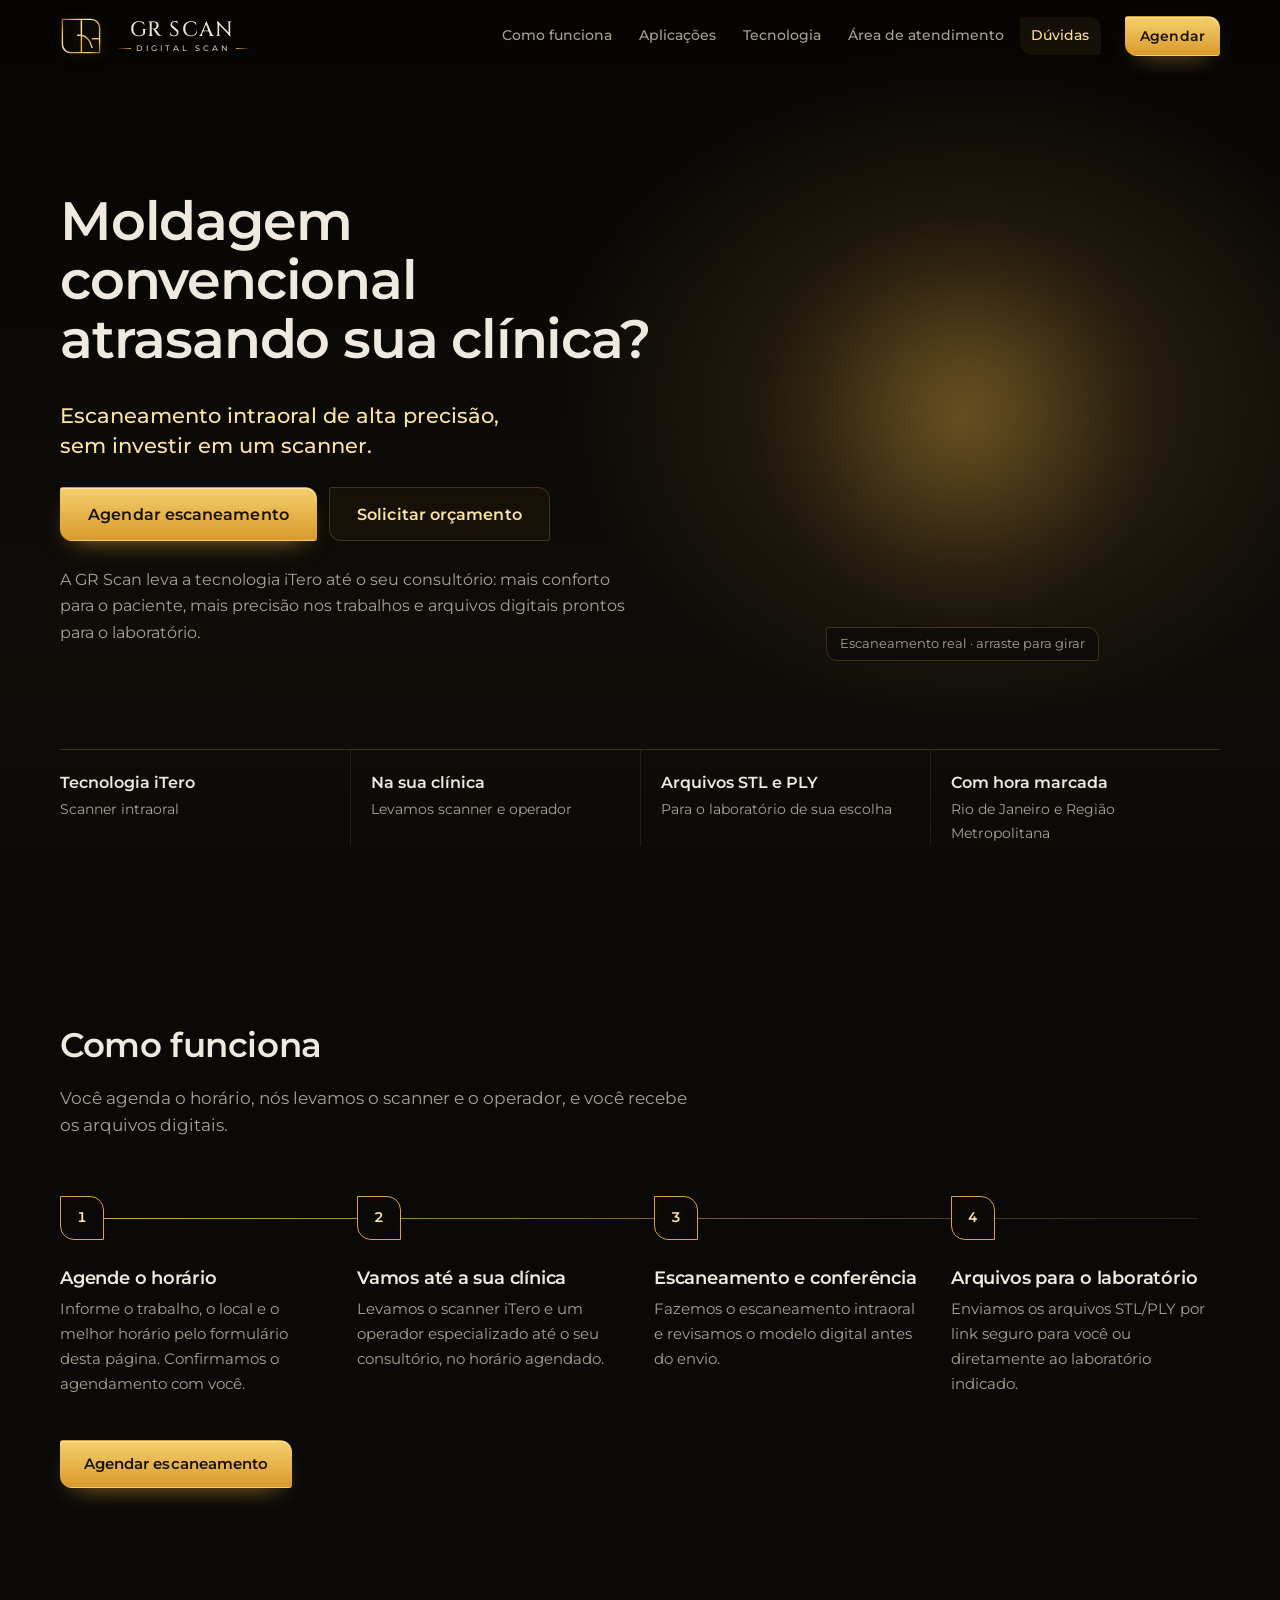
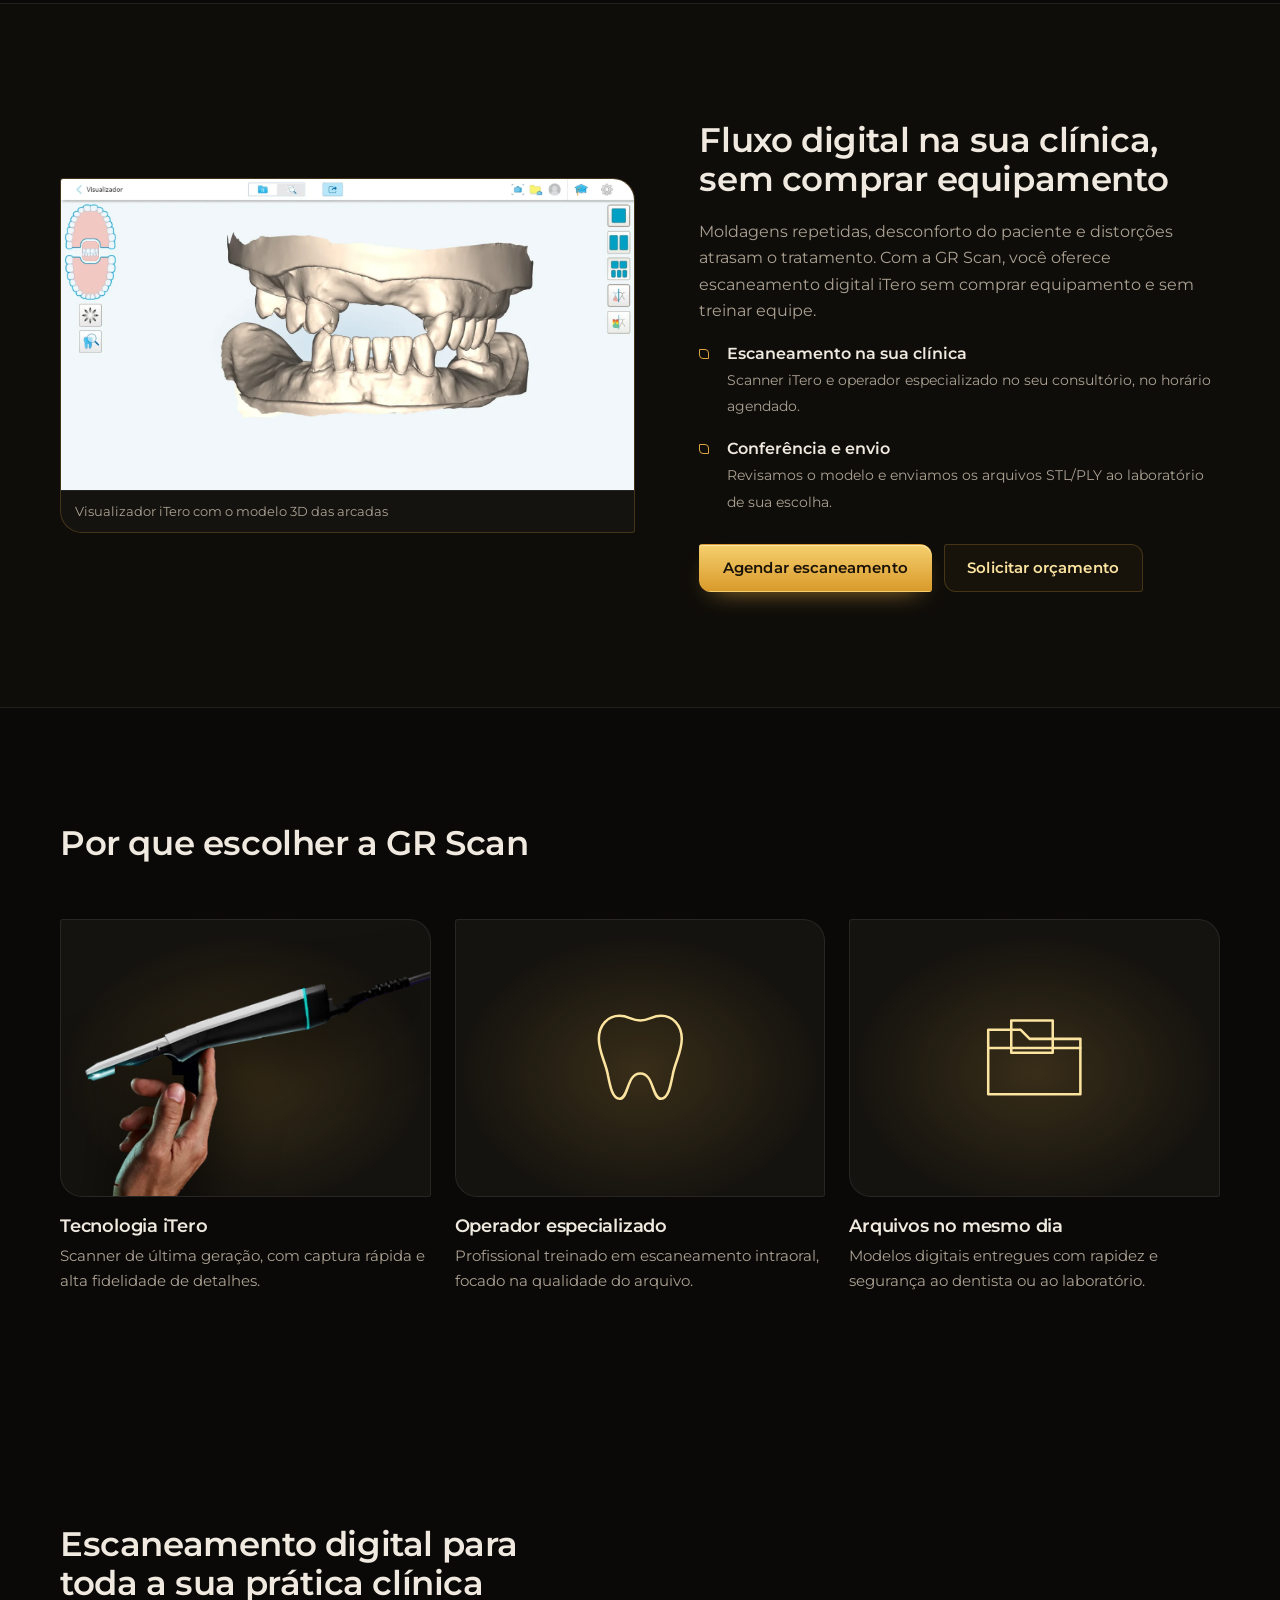
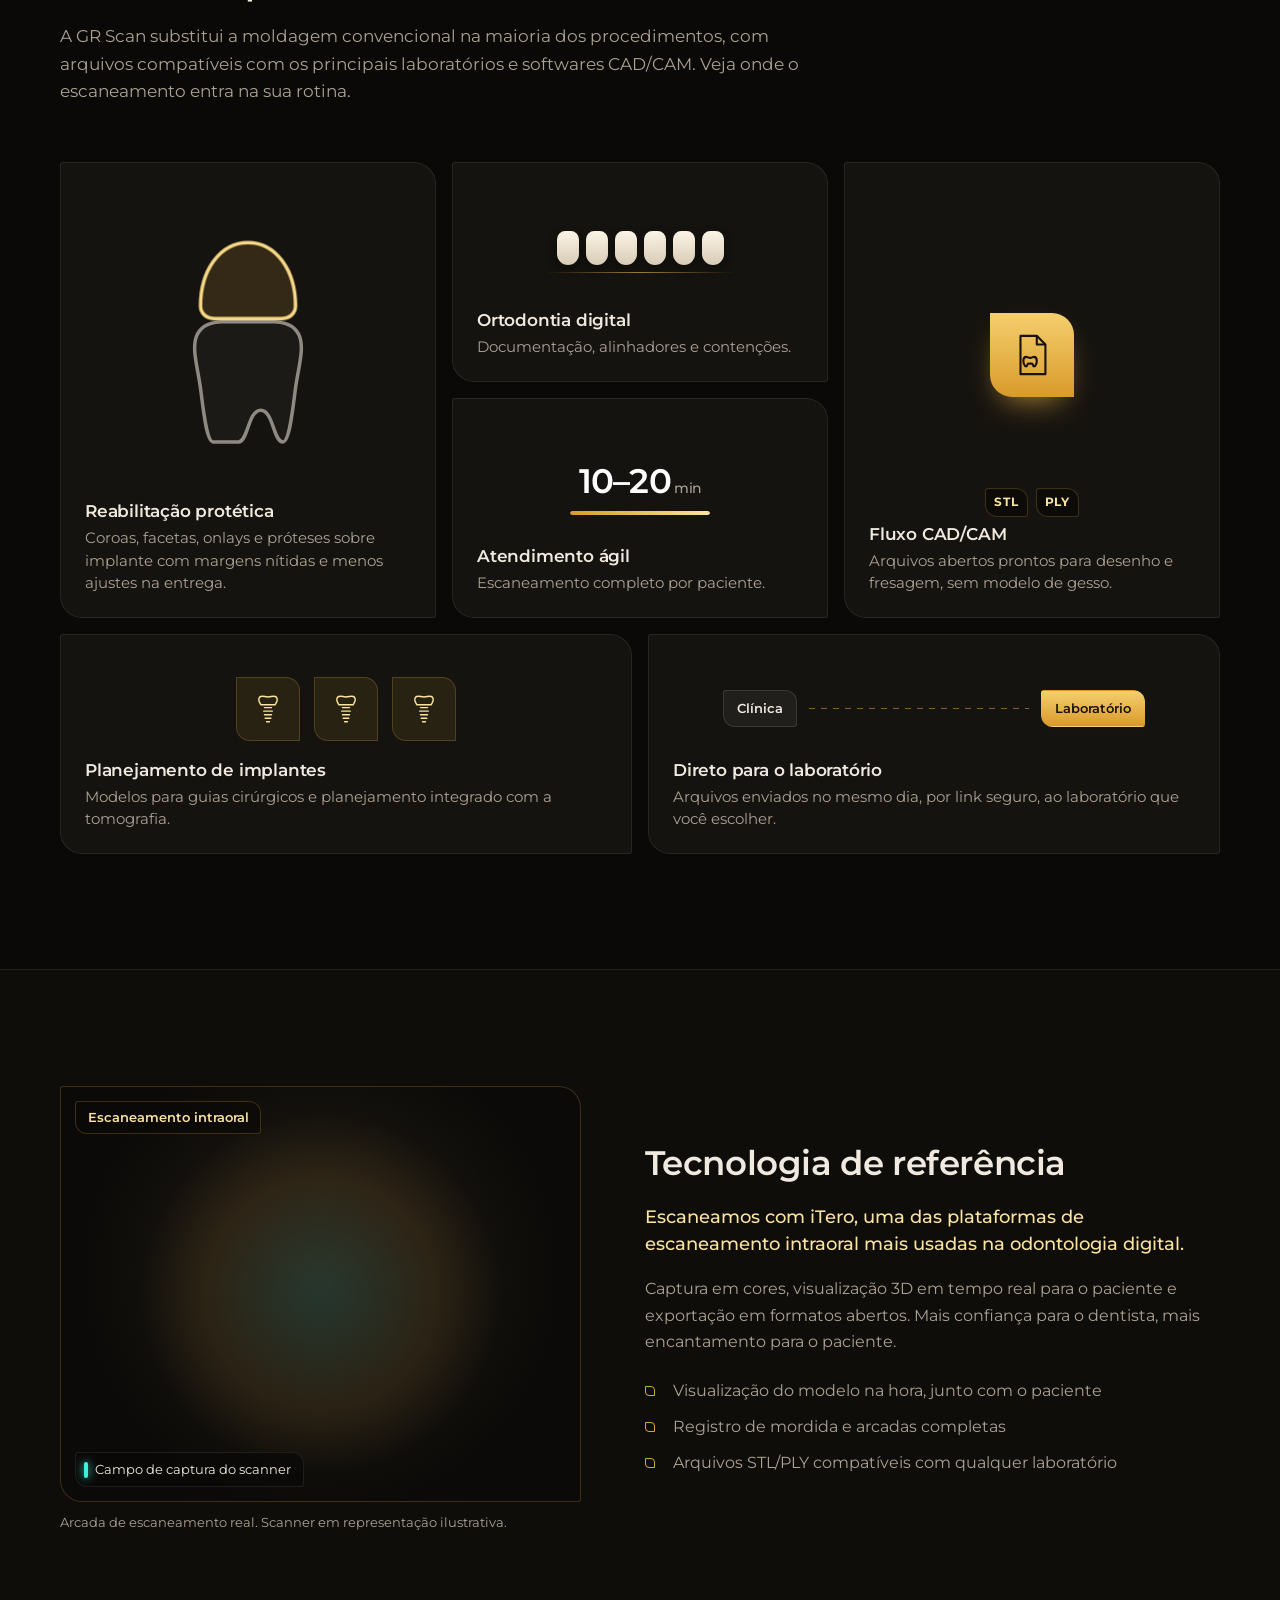
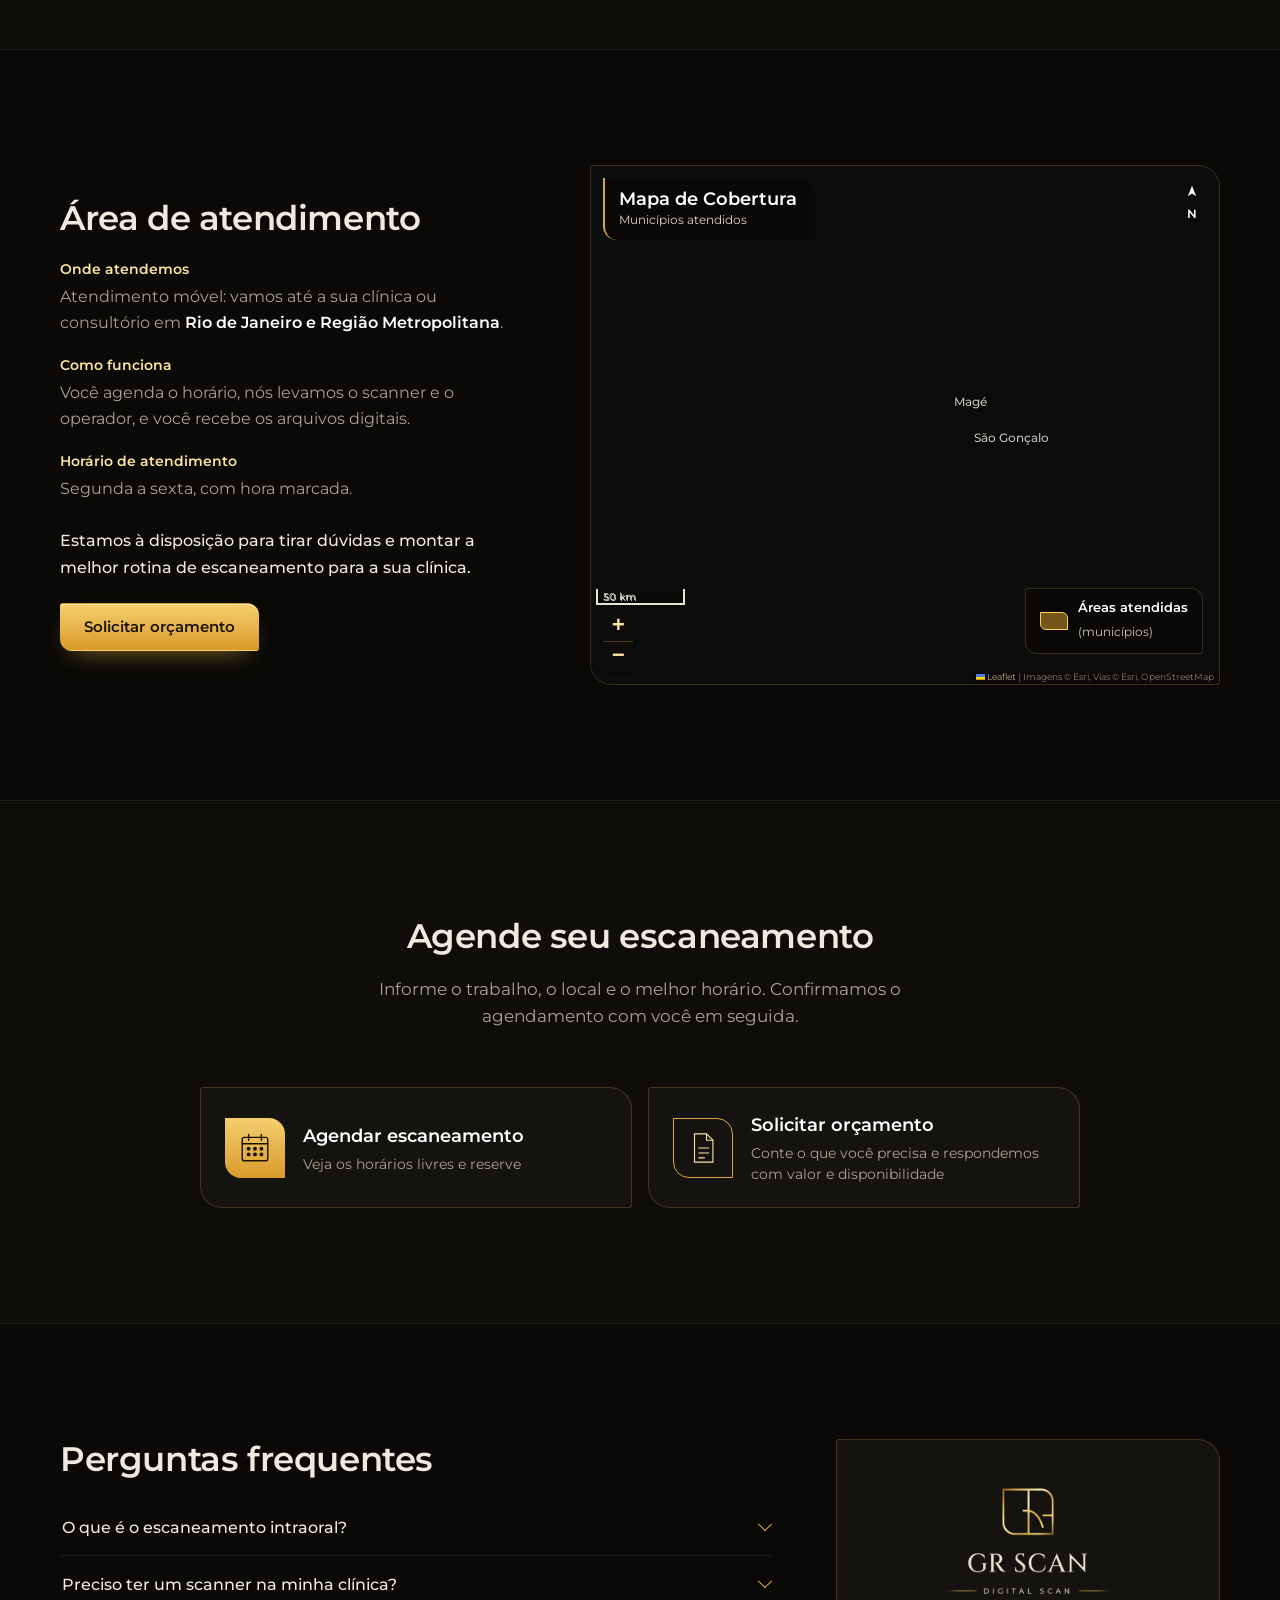
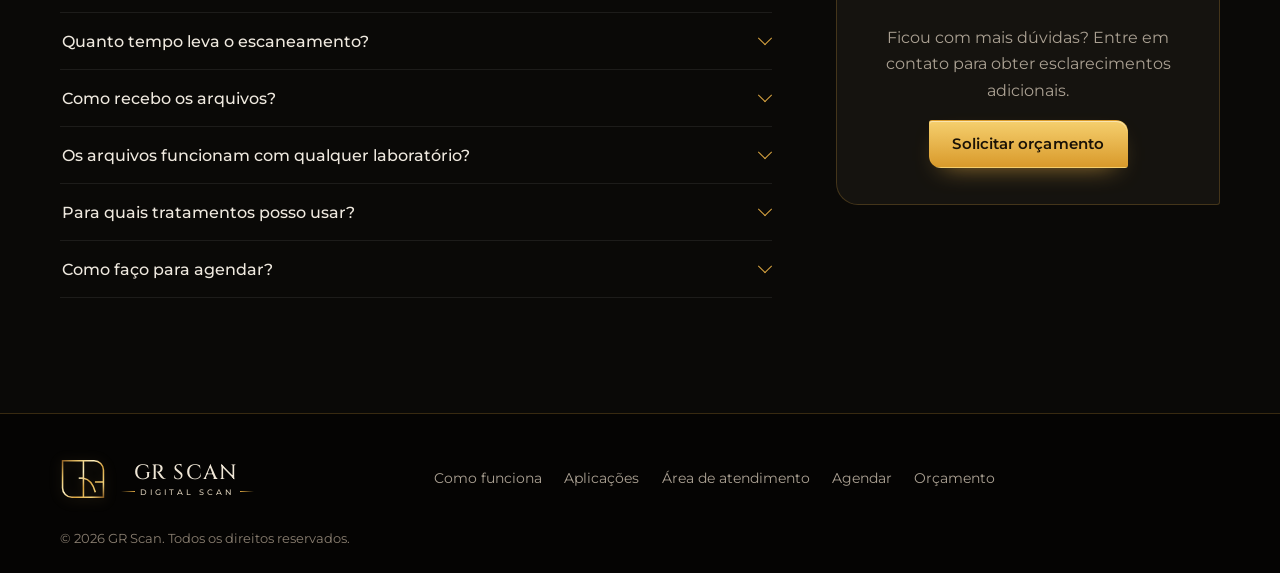
==== index.html @ 06faad47 "Replace the quote form with the automatic price quote Co-Authored-By: Claude Opus 5.5 <noreply@anthr" ====
<!doctype html>
<html lang="pt-BR" class="no-js">
<head>
  <meta charset="utf-8">
  <meta name="viewport" content="width=device-width, initial-scale=1">
  <title>GR Scan — Escaneamento intraoral iTero na sua clínica | Rio de Janeiro</title>
  <meta name="description" content="Escaneamento intraoral com tecnologia iTero, realizado na sua clínica ou consultório no Rio de Janeiro e Região Metropolitana. Arquivos STL/PLY para o laboratório. Agende online.">
  <link rel="canonical" href="https://grscan.implantstore.com.br/">
  <meta property="og:type" content="website">
  <meta property="og:locale" content="pt_BR">
  <meta property="og:site_name" content="GR Scan">
  <meta property="og:url" content="https://grscan.implantstore.com.br/">
  <meta property="og:title" content="GR Scan — Escaneamento intraoral iTero na sua clínica">
  <meta property="og:description" content="Leve o fluxo digital para a sua clínica sem investir em um scanner.">
  <meta property="og:image" content="https://grscan.implantstore.com.br/assets/logo-completa.png">
  <meta property="og:image:width" content="1560">
  <meta property="og:image:height" content="1119">
  <meta property="og:image:alt" content="Logotipo GR Scan — Digital Scan">
  <meta name="twitter:card" content="summary_large_image">
  <meta name="theme-color" content="#0a0907">
  <link rel="icon" href="assets/favicon.svg" type="image/svg+xml">
  <link rel="preconnect" href="https://fonts.googleapis.com">
  <link rel="preconnect" href="https://fonts.gstatic.com" crossorigin>
  <link href="https://fonts.googleapis.com/css2?family=Cinzel:wght@500&family=Montserrat:wght@400;500;600;700&display=swap" rel="stylesheet">
  <meta name="grscan-versao" content="2.0" data-data="2026-11-10" data-resumo="Linha de Precisão">
  <link rel="stylesheet" href="styles.css?v=2.0">
  <script type="importmap">{"imports":{"three":"https://cdn.jsdelivr.net/npm/three@0.160.0/build/three.module.js","three/addons/":"https://cdn.jsdelivr.net/npm/three@0.160.0/examples/jsm/"}}</script>
  <script>self.ModelViewerElement = self.ModelViewerElement || {}; self.ModelViewerElement.dracoDecoderLocation = new URL("assets/vendor/draco/", location.href).href;</script>
  <script type="module" src="https://cdn.jsdelivr.net/npm/@google/model-viewer@3.5.0/dist/model-viewer.min.js"></script>
  <script type="application/ld+json">
  {
    "@context": "https://schema.org",
    "@type": "ProfessionalService",
    "name": "GR Scan",
    "alternateName": "GR Scan Digital Scan",
    "url": "https://grscan.implantstore.com.br/",
    "logo": "https://grscan.implantstore.com.br/assets/logo-completa.png",
    "image": "https://grscan.implantstore.com.br/assets/logo-completa.png",
    "description": "Serviço de escaneamento intraoral com tecnologia iTero realizado na clínica ou consultório do dentista, com envio dos arquivos digitais STL/PLY ao laboratório.",
    "areaServed": { "@type": "AdministrativeArea", "name": "Rio de Janeiro e Região Metropolitana" },
    "serviceType": "Escaneamento intraoral digital"
  }
  </script>
  <script type="application/ld+json">{"@context": "https://schema.org", "@type": "FAQPage", "mainEntity": [{"@type": "Question", "name": "O que é o escaneamento intraoral?", "acceptedAnswer": {"@type": "Answer", "text": "É a moldagem digital feita com um scanner 3D que captura dentes e tecidos em minutos, sem massa e sem moldeira."}}, {"@type": "Question", "name": "Preciso ter um scanner na minha clínica?", "acceptedAnswer": {"@type": "Answer", "text": "Não. Levamos o scanner iTero e o operador até o seu consultório no horário agendado."}}, {"@type": "Question", "name": "Quanto tempo leva o escaneamento?", "acceptedAnswer": {"@type": "Answer", "text": "Em média de 10 a 20 minutos por paciente, conforme o caso (uma ou duas arcadas, registro de mordida etc.)."}}, {"@type": "Question", "name": "Como recebo os arquivos?", "acceptedAnswer": {"@type": "Answer", "text": "Enviamos os arquivos STL/PLY por link seguro para você ou diretamente ao laboratório indicado."}}, {"@type": "Question", "name": "Os arquivos funcionam com qualquer laboratório?", "acceptedAnswer": {"@type": "Answer", "text": "Sim. Os formatos abertos são compatíveis com os principais laboratórios e softwares CAD/CAM."}}, {"@type": "Question", "name": "Para quais tratamentos posso usar?", "acceptedAnswer": {"@type": "Answer", "text": "Próteses, coroas, facetas, implantes, alinhadores, documentação ortodôntica, placas e guias cirúrgicos, entre outros."}}, {"@type": "Question", "name": "Como faço para agendar?", "acceptedAnswer": {"@type": "Answer", "text": "Pela agenda online desta página ou pelo WhatsApp. A confirmação chega no seu e-mail."}}]}</script>
</head>
<body>
  <a class="skip" href="#conteudo">Pular para o conteúdo</a>

  <header class="header" id="topo">
    <div class="container header__inner">
      <a href="#topo" class="brand" aria-label="GR Scan — início">
        <img src="assets/logo.svg" alt="" width="42" height="38">
        <span class="brand__text"><span>GR SCAN</span><small>DIGITAL SCAN</small></span>
      </a>
      <nav class="nav" id="menu" aria-label="Seções do site">
        <ul class="nav__list">
          <li><a href="#como-funciona">Como funciona</a></li>
          <li><a href="#aplicacoes">Aplicações</a></li>
          <li><a href="#tecnologia">Tecnologia</a></li>
          <li><a href="#atendimento">Área de atendimento</a></li>
          <li><a href="#faq">Dúvidas</a></li>
        </ul>
        <div class="nav__cta">
          <a href="#agendar" class="btn btn--gold">Agendar escaneamento</a>
          <a href="#orcamento" data-open-quote class="btn btn--line">Solicitar orçamento</a>
        </div>
      </nav>
      <div class="header__actions">
        <a href="#" data-whatsapp data-fallback="hide" class="btn btn--line btn--sm header__wa"><svg class="i-wa" viewBox="0 0 32 32" aria-hidden="true"><path d="M16 3a13 13 0 0 0-11.2 19.6L3 29l6.6-1.7A13 13 0 1 0 16 3Zm0 23.7c-2 0-4-.6-5.7-1.6l-.4-.2-3.9 1 1-3.8-.3-.4A10.7 10.7 0 1 1 16 26.7Zm5.9-8c-.3-.2-1.9-1-2.2-1-.3-.1-.5-.2-.7.1l-1 1.2c-.2.2-.4.3-.7.1-.3-.2-1.4-.5-2.6-1.6-1-.9-1.6-1.9-1.8-2.2-.2-.3 0-.5.1-.7l.5-.6.3-.6v-.5l-1-2.4c-.3-.6-.5-.5-.7-.5h-.6c-.2 0-.6.1-.9.4-.3.3-1.1 1.1-1.1 2.7s1.2 3.2 1.3 3.4c.2.2 2.3 3.5 5.6 4.9 2.8 1.1 3.3.9 3.9.8.6 0 1.9-.8 2.2-1.6.3-.8.3-1.4.2-1.6l-.8-.3Z" fill="currentColor"/></svg> <span>WhatsApp</span></a>
        <a href="#agendar" class="btn btn--gold btn--sm">Agendar</a>
        <button type="button" class="nav-toggle" aria-expanded="false" aria-controls="menu" aria-label="Abrir menu">
          <span></span><span></span>
        </button>
      </div>
    </div>
  </header>

  <main id="conteudo" tabindex="-1">
    <!-- 1. HERO -->
    <section class="hero" aria-labelledby="hero-title">
      <div class="container hero__inner">
        <div class="hero__text">
          <h1 id="hero-title" class="fade-up">Moldagem convencional atrasando sua clínica?</h1>
          <p class="hero__sub fade-up">Escaneamento intraoral de alta precisão, sem investir em um scanner.</p>
          <div class="hero__cta fade-up">
            <a href="#agendar" class="btn btn--gold btn--lg">Agendar escaneamento</a>
            <a href="#orcamento" data-open-quote class="btn btn--line btn--lg">Solicitar orçamento</a>
          </div>
          <p class="hero__p fade-up">A GR Scan leva a tecnologia iTero até o seu consultório: mais conforto para o paciente, mais precisão nos trabalhos e arquivos digitais prontos para o laboratório.</p>
        </div>
        <div class="hero__visual">
          <div class="model3d-hero">
            <span class="halo" aria-hidden="true"></span>
            <model-viewer class="mv mv--hero" src="assets/arcada-hero.glb" poster="assets/arcadas-poster.png" alt="Modelo 3D real da arcada inferior obtido com escaneamento intraoral iTero"
              camera-orbit="0deg 58deg 100%" min-camera-orbit="auto 25deg auto" max-camera-orbit="auto 95deg auto"
              tone-mapping="neutral"
              auto-rotate auto-rotate-delay="0" rotation-per-second="18deg" camera-controls disable-zoom disable-pan interaction-prompt="none"
              exposure="0.85" shadow-intensity="0" environment-image="neutral" touch-action="pan-y"></model-viewer>
            <span class="beam" aria-hidden="true"></span>
            <span class="model-tag">Escaneamento real · arraste para girar</span>
          </div>
        </div>
      </div>
      <div class="container">
        <ul class="facts" aria-label="Resumo do serviço">
          <li><strong>Tecnologia iTero</strong><span>Scanner intraoral</span></li>
          <li><strong>Na sua clínica</strong><span>Levamos scanner e operador</span></li>
          <li><strong>Arquivos STL e PLY</strong><span>Para o laboratório de sua escolha</span></li>
          <li><strong>Com hora marcada</strong><span data-regiao>Rio de Janeiro e Região Metropolitana</span></li>
        </ul>
      </div>
    </section>

    <!-- 2. COMO FUNCIONA (padrão "How It Works Timeline" do 21st.dev, adaptado) -->
    <section class="section" id="como-funciona" aria-labelledby="como-funciona-title">
      <div class="container">
        <div class="section-head reveal">
          <h2 id="como-funciona-title">Como funciona</h2>
          <p>Você agenda o horário, nós levamos o scanner e o operador, e você recebe os arquivos digitais.</p>
        </div>
        <ol class="steps reveal">
          <li class="step">
            <h3>Agende o horário</h3>
            <p>Informe o trabalho, o local e o melhor horário pelo formulário desta página. Confirmamos o agendamento com você.</p>
          </li>
          <li class="step">
            <h3>Vamos até a sua clínica</h3>
            <p>Levamos o scanner iTero e um operador especializado até o seu consultório, no horário agendado.</p>
          </li>
          <li class="step">
            <h3>Escaneamento e conferência</h3>
            <p>Fazemos o escaneamento intraoral e revisamos o modelo digital antes do envio.</p>
          </li>
          <li class="step">
            <h3>Arquivos para o laboratório</h3>
            <p>Enviamos os arquivos STL/PLY por link seguro para você ou diretamente ao laboratório indicado.</p>
          </li>
        </ol>
        <div class="steps__cta reveal">
          <a href="#agendar" class="btn btn--gold">Agendar escaneamento</a>
        </div>
      </div>
    </section>

    <!-- 3. PARA A SUA CLÍNICA (antes "Como atuamos") -->
    <section class="section section--panel split" id="como-atuamos" aria-labelledby="como-atuamos-title">
      <div class="container split__inner">
        <div class="split__media reveal">
          <figure class="frame frame--screen">
            <img src="assets/itero-visualizador.webp" width="1600" height="868" loading="lazy" decoding="async"
              alt="Tela do visualizador iTero mostrando o modelo 3D das arcadas de um escaneamento intraoral">
            <figcaption>Visualizador iTero com o modelo 3D das arcadas</figcaption>
          </figure>
        </div>
        <div class="split__text reveal">
          <h2 id="como-atuamos-title">Fluxo digital na sua clínica, sem comprar equipamento</h2>
          <p>Moldagens repetidas, desconforto do paciente e distorções atrasam o tratamento. Com a GR Scan, você oferece escaneamento digital iTero sem comprar equipamento e sem treinar equipe.</p>
          <ul class="ticks">
            <li><strong>Escaneamento na sua clínica</strong><span>Scanner iTero e operador especializado no seu consultório, no horário agendado.</span></li>
            <li><strong>Conferência e envio</strong><span>Revisamos o modelo e enviamos os arquivos STL/PLY ao laboratório de sua escolha.</span></li>
          </ul>
          <div class="btn-row">
            <a href="#agendar" class="btn btn--gold">Agendar escaneamento</a>
            <a href="#orcamento" data-open-quote class="btn btn--line">Solicitar orçamento</a>
          </div>
        </div>
      </div>
    </section>

    <!-- 4. POR QUE ESCOLHER -->
    <section class="section" id="por-que" aria-labelledby="por-que-title">
      <div class="container">
        <div class="section-head reveal">
          <h2 id="por-que-title">Por que escolher a GR Scan</h2>
        </div>
        <div class="cards3">
          <article class="pcard reveal">
            <div class="pcard__img pcard__img--photo"><img src="assets/scanner-mao.webp" alt="Mão segurando um scanner intraoral iTero" width="870" height="593" loading="lazy" decoding="async"></div>
            <h3>Tecnologia iTero</h3>
            <p>Scanner de última geração, com captura rápida e alta fidelidade de detalhes.</p>
          </article>
          <article class="pcard reveal">
            <div class="pcard__img" aria-hidden="true"><svg class="ico ico--tooth" viewBox="0 0 48 48"><path class="draw" d="M15 6c-5 0-9 4-9 10 0 6 3 10 4 16 1 5 2 10 5 10 4 0 3-11 9-11s5 11 9 11c3 0 4-5 5-10 1-6 4-10 4-16 0-6-4-10-9-10-4 0-5 2-9 2s-5-2-9-2Z"/></svg></div>
            <h3>Operador especializado</h3>
            <p>Profissional treinado em escaneamento intraoral, focado na qualidade do arquivo.</p>
          </article>
          <article class="pcard reveal">
            <div class="pcard__img" aria-hidden="true"><svg class="ico ico--folder" viewBox="0 0 48 48"><path class="draw" d="M4 12h14l4 4h22v24H4Z"/><path class="draw" d="M14 8h18v14H14Z"/><path class="draw" d="M4 20h40"/></svg></div>
            <h3>Arquivos no mesmo dia</h3>
            <p>Modelos digitais entregues com rapidez e segurança ao dentista ou ao laboratório.</p>
          </article>
        </div>
      </div>
    </section>

    <!-- 5. APLICAÇÕES -->
    <section class="section" id="aplicacoes" aria-labelledby="aplicacoes-title">
      <div class="container">
        <div class="section-head section-head--wide reveal">
          <h2 id="aplicacoes-title">Escaneamento digital para toda a sua prática clínica</h2>
          <p>A GR Scan substitui a moldagem convencional na maioria dos procedimentos, com arquivos compatíveis com os principais laboratórios e softwares CAD/CAM. Veja onde o escaneamento entra na sua rotina.</p>
        </div>
        <div class="bento">
          <!-- 1. Reabilitação protética (alto) -->
          <article class="bento__tile bento__tile--tall reveal" data-spotlight>
            <div class="bento__vis vis-crown" aria-hidden="true">
              <svg viewBox="0 0 120 140">
                <path class="vc-prep" d="M38 132c-4 0-6-18-8-34-2-14-6-26-2-34 3-6 10-8 16-8h32c6 0 13 2 16 8 4 8 0 20-2 34-2 16-4 34-8 34-6 0-6-20-14-20s-8 20-14 20-6 0-16 0Z"/>
                <path class="vc-crown" d="M30 46c0-22 12-40 30-40s30 18 30 40c0 5-4 8-9 8H39c-5 0-9-3-9-8Z"/>
                <path class="vc-scan" d="M18 66h84"/>
              </svg>
            </div>
            <div class="bento__txt">
              <h3>Reabilitação protética</h3>
              <p>Coroas, facetas, onlays e próteses sobre implante com margens nítidas e menos ajustes na entrega.</p>
            </div>
          </article>

          <!-- 2. Ortodontia digital -->
          <article class="bento__tile reveal" data-spotlight>
            <div class="bento__vis vis-align" aria-hidden="true">
              <span></span><span></span><span></span><span></span><span></span><span></span>
            </div>
            <div class="bento__txt">
              <h3>Ortodontia digital</h3>
              <p>Documentação, alinhadores e contenções.</p>
            </div>
          </article>

          <!-- 3. Fluxo CAD/CAM (alto) -->
          <article class="bento__tile bento__tile--tall reveal" data-spotlight>
            <div class="bento__vis vis-file" aria-hidden="true">
              <i></i><i></i><i></i><i></i>
              <div class="vf-doc">
                <svg viewBox="0 0 48 48"><path d="M12 4h17l9 9v31H12Z"/><path d="M29 4v9h9"/><path d="M18 26c-2 0-3 2-3 4 0 2 1 6 3 6 1 0 1-3 2-3h4c1 0 1 3 2 3 2 0 3-4 3-6 0-2-1-4-3-4-1.5 0-2 1-4 1s-2.5-1-4-1Z"/></svg>
              </div>
              <div class="vf-tags"><b>STL</b><b>PLY</b></div>
            </div>
            <div class="bento__txt">
              <h3>Fluxo CAD/CAM</h3>
              <p>Arquivos abertos prontos para desenho e fresagem, sem modelo de gesso.</p>
            </div>
          </article>

          <!-- 4. Agilidade -->
          <article class="bento__tile reveal" data-spotlight>
            <div class="bento__vis vis-speed" aria-hidden="true">
              <div class="vs-num"><span class="vs-skel"></span><b>10–20<small> min</small></b></div>
              <div class="vs-bar"><i></i></div>
            </div>
            <div class="bento__txt">
              <h3>Atendimento ágil</h3>
              <p>Escaneamento completo por paciente.</p>
            </div>
          </article>

          <!-- 5. Implantes (largo) -->
          <article class="bento__tile bento__tile--wide reveal" data-spotlight>
            <div class="bento__vis vis-implants" aria-hidden="true">
              <span><svg viewBox="0 0 48 48"><path d="M16 6c-3 0-5 2-5 5 0 3 2 5 3 7h20c1-2 3-4 3-7 0-3-2-5-5-5-3 0-4 1-8 1s-5-1-8-1Z"/><path d="M19 22h10M18 27h12M19 32h10M20 37h8M22 42h4"/></svg></span>
              <span><svg viewBox="0 0 48 48"><path d="M16 6c-3 0-5 2-5 5 0 3 2 5 3 7h20c1-2 3-4 3-7 0-3-2-5-5-5-3 0-4 1-8 1s-5-1-8-1Z"/><path d="M19 22h10M18 27h12M19 32h10M20 37h8M22 42h4"/></svg></span>
              <span><svg viewBox="0 0 48 48"><path d="M16 6c-3 0-5 2-5 5 0 3 2 5 3 7h20c1-2 3-4 3-7 0-3-2-5-5-5-3 0-4 1-8 1s-5-1-8-1Z"/><path d="M19 22h10M18 27h12M19 32h10M20 37h8M22 42h4"/></svg></span>
            </div>
            <div class="bento__txt">
              <h3>Planejamento de implantes</h3>
              <p>Modelos para guias cirúrgicos e planejamento integrado com a tomografia.</p>
            </div>
          </article>

          <!-- 6. Envio ao laboratório (largo) -->
          <article class="bento__tile bento__tile--wide reveal" data-spotlight>
            <div class="bento__vis vis-send" aria-hidden="true">
              <span class="vsd-node">Clínica</span>
              <span class="vsd-line"><i></i><i></i><i></i></span>
              <span class="vsd-node vsd-node--lab">Laboratório</span>
            </div>
            <div class="bento__txt">
              <h3>Direto para o laboratório</h3>
              <p>Arquivos enviados no mesmo dia, por link seguro, ao laboratório que você escolher.</p>
            </div>
          </article>
        </div>
      </div>
    </section>

    <!-- 6. TECNOLOGIA -->
    <section class="section section--panel" id="tecnologia" aria-labelledby="tecnologia-title">
      <div class="container tech">
        <div class="tech__img reveal">
          <div class="tech__screen scanscene" id="scanscene">
            <span class="tech__glow" aria-hidden="true"></span>
            <span class="tech__badge">Escaneamento intraoral</span>
            <span class="scanscene__legend"><i></i>Campo de captura do scanner</span>
            <span class="tech__pct">Arraste para girar</span>
          </div>
          <p class="tech__note">Arcada de escaneamento real. Scanner em representação ilustrativa.</p>
        </div>
        <div class="tech__text reveal">
          <h2 id="tecnologia-title">Tecnologia de referência</h2>
          <p class="lead">Escaneamos com iTero, uma das plataformas de escaneamento intraoral mais usadas na odontologia digital.</p>
          <p>Captura em cores, visualização 3D em tempo real para o paciente e exportação em formatos abertos. Mais confiança para o dentista, mais encantamento para o paciente.</p>
          <ul class="ticks ticks--compact">
            <li>Visualização do modelo na hora, junto com o paciente</li>
            <li>Registro de mordida e arcadas completas</li>
            <li>Arquivos STL/PLY compatíveis com qualquer laboratório</li>
          </ul>
        </div>
      </div>
    </section>

    <!-- 7. ÁREA DE ATENDIMENTO -->
    <section class="section" id="atendimento" aria-labelledby="atendimento-title">
      <div class="container office">
        <div class="office__text reveal">
          <h2 id="atendimento-title">Área de atendimento</h2>
          <dl class="info">
            <div><dt>Onde atendemos</dt><dd>Atendimento móvel: vamos até a sua clínica ou consultório em <strong data-regiao>sua região</strong>.</dd></div>
            <div><dt>Como funciona</dt><dd>Você agenda o horário, nós levamos o scanner e o operador, e você recebe os arquivos digitais.</dd></div>
            <div><dt>Horário de atendimento</dt><dd data-horario>Segunda a sexta, com hora marcada.</dd></div>
          </dl>
          <p class="info__strong">Estamos à disposição para tirar dúvidas e montar a melhor rotina de escaneamento para a sua clínica.</p>
          <a href="#" data-whatsapp data-fallback-label="Solicitar orçamento" class="btn btn--gold">Entrar em contato</a>
        </div>
        <div class="map reveal" id="mapa">
          <div class="map__placeholder" aria-hidden="true">
            <svg viewBox="0 0 48 48" class="ico ico--pin"><path class="draw" d="M24 44s14-13 14-24a14 14 0 0 0-28 0c0 11 14 24 14 24Z"/><circle class="draw" cx="24" cy="20" r="5"/></svg>
          </div>
        </div>
      </div>
    </section>

    <!-- 8. AGENDAMENTO E ORÇAMENTO -->
    <section class="section section--panel section--cta" id="agendar" aria-labelledby="agendar-title">
      <div class="container">
        <div class="section-head section-head--center reveal">
          <h2 id="agendar-title">Agende seu escaneamento</h2>
          <p>Informe o trabalho, o local e o melhor horário. Confirmamos o agendamento com você em seguida.</p>
        </div>

        <div class="launchers reveal">
          <button type="button" class="bk-launch" data-open-booking aria-haspopup="dialog" aria-controls="bk-modal">
            <span class="bk-launch__ico"><svg class="ico ico--cal" viewBox="0 0 48 48" aria-hidden="true"><rect class="draw" x="6" y="9" width="36" height="33" rx="3"/><path class="draw" d="M6 18h36M15 5v8M33 5v8"/><g class="cal-dots" fill="currentColor"><circle cx="15" cy="25" r="1.8"/><circle cx="24" cy="25" r="1.8"/><circle cx="33" cy="25" r="1.8"/><circle cx="15" cy="33" r="1.8"/><circle cx="24" cy="33" r="1.8"/><circle cx="33" cy="33" r="1.8"/></g></svg></span>
            <span class="bk-launch__txt"><strong>Agendar escaneamento</strong><small>Veja os horários livres e reserve</small></span>
          </button>
          <button type="button" class="bk-launch bk-launch--alt" data-open-quote aria-haspopup="dialog" aria-controls="qt-modal">
            <span class="bk-launch__ico"><svg class="ico" viewBox="0 0 48 48" aria-hidden="true"><path class="draw" d="M12 4h17l9 9v31H12Z"/><path class="draw" d="M29 4v9h9M18 24h14M18 31h14M18 38h8"/></svg></span>
            <span class="bk-launch__txt"><strong>Solicitar orçamento</strong><small>Conte o que você precisa e respondemos com valor e disponibilidade</small></span>
          </button>
        </div>

        <dialog class="bk-modal" id="bk-modal" aria-labelledby="bk-title">
          <div class="bk-modal__box">
            <header class="bk-modal__head">
              <div>
                <h2 id="bk-title">Agendar escaneamento</h2>
                <p>Preencha os dados e confirmamos o horário com você.</p>
              </div>
              <button type="button" class="bk-modal__close" data-close-booking aria-label="Fechar formulário">
                <svg viewBox="0 0 24 24"><path d="M6 6l12 12M18 6L6 18"/></svg>
              </button>
            </header>
            <div class="bk-gcal" id="bk-gcal" hidden>
              <p class="bk-gcal__tip"><i></i><span>Ao confirmar, informe no formulário do Google o <strong>endereço da clínica</strong> e o <strong>tipo de trabalho</strong>.</span></p>
              <div class="bk-gcal__frame"><p class="bk-gcal__loading">Carregando horários disponíveis…</p></div>
              <p class="bk-gcal__alt">Prefere abrir em outra aba? <a id="bk-gcal-link" href="#" target="_blank" rel="noopener">Abrir a agenda de reservas</a></p>
            </div>
            <form class="bk" id="bk" novalidate>
              <!-- 1. Trabalho -->
              <fieldset class="bk__step">
                <legend><span class="bk__n">1</span> Trabalho</legend>
                <p class="bk__hint" id="bk-trabalho-lbl">Qual o tipo de trabalho?</p>
                <div class="chips" role="radiogroup" aria-labelledby="bk-trabalho-lbl">
                  <label class="chip"><input type="radio" name="trabalho" value="Prótese / coroa / faceta" required><span>Prótese, coroa ou faceta</span></label>
                  <label class="chip"><input type="radio" name="trabalho" value="Prótese sobre implante"><span>Prótese sobre implante</span></label>
                  <label class="chip"><input type="radio" name="trabalho" value="Ortodontia / alinhadores"><span>Ortodontia / alinhadores</span></label>
                  <label class="chip"><input type="radio" name="trabalho" value="Placa / contenção"><span>Placa ou contenção</span></label>
                  <label class="chip"><input type="radio" name="trabalho" value="Guia cirúrgico / planejamento"><span>Guia cirúrgico / planejamento</span></label>
                  <label class="chip"><input type="radio" name="trabalho" value="Documentação / modelo de estudo"><span>Documentação / estudo</span></label>
                  <label class="chip"><input type="radio" name="trabalho" value="Outro"><span>Outro</span></label>
                </div>
                <div class="bk__row">
                  <label class="field"><span>Arcadas</span>
                    <select name="arcadas" required>
                      <option value="Ambas (superior e inferior)">Ambas (superior e inferior)</option>
                      <option value="Superior">Superior</option>
                      <option value="Inferior">Inferior</option>
                    </select>
                  </label>
                  <label class="field"><span>Nº de pacientes</span>
                    <input type="number" name="pacientes" min="1" max="20" value="1" required>
                  </label>
                  <label class="field"><span>Laboratório de destino <em>(opcional)</em></span>
                    <input type="text" name="laboratorio" maxlength="120" placeholder="Nome do laboratório">
                  </label>
                </div>
              </fieldset>

              <!-- 2. Local -->
              <fieldset class="bk__step">
                <legend><span class="bk__n">2</span> Local do atendimento</legend>
                <div class="bk__row">
                  <label class="field field--wide"><span>Clínica / consultório</span>
                    <input type="text" name="clinica" maxlength="120" required placeholder="Nome da clínica">
                  </label>
                  <label class="field field--wide"><span>Endereço completo</span>
                    <input type="text" name="endereco" maxlength="200" required placeholder="Rua, número, sala, bairro" autocomplete="street-address">
                  </label>
                  <label class="field"><span>Cidade</span>
                    <input type="text" name="cidade" maxlength="80" required autocomplete="address-level2">
                  </label>
                </div>
              </fieldset>

              <!-- 3. Data e horário -->
              <fieldset class="bk__step">
                <legend><span class="bk__n">3</span> Data e horário</legend>
                <div class="bk__row">
                  <label class="field"><span>Data</span>
                    <input type="date" name="data" required>
                  </label>
                  <div class="field field--wide"><span>Horário</span>
                    <div class="slots" id="slots"><p class="bk__hint">Escolha uma data para ver os horários.</p></div>
                  </div>
                </div>
              </fieldset>

              <!-- 4. Contato -->
              <fieldset class="bk__step">
                <legend><span class="bk__n">4</span> Seus dados</legend>
                <div class="bk__row">
                  <label class="field"><span>Dentista responsável</span>
                    <input type="text" name="nome" maxlength="100" required autocomplete="name">
                  </label>
                  <label class="field"><span>WhatsApp</span>
                    <input type="tel" name="telefone" maxlength="20" required placeholder="(00) 00000-0000" autocomplete="tel">
                  </label>
                  <label class="field"><span>E-mail</span>
                    <input type="email" name="email" maxlength="120" required autocomplete="email">
                  </label>
                  <label class="field field--full"><span>Observações <em>(opcional)</em></span>
                    <textarea name="obs" rows="3" maxlength="800" placeholder="Ex.: dente 36, escaneamento de transferentes, registro de mordida…"></textarea>
                  </label>
                </div>
                <label class="hp" aria-hidden="true">Não preencha<input type="text" name="website" tabindex="-1" autocomplete="off"></label>
              </fieldset>

              <div class="bk__footer">
                <p class="bk__privacy">Os dados informados são enviados por e-mail à equipe GR Scan para responder a esta solicitação.</p>
                <p class="bk__error" id="bk-error" role="alert"></p>
                <button type="submit" class="btn btn--gold btn--lg" id="bk-submit">Solicitar agendamento</button>
              </div>
            </form>

            <div class="bk-done" id="bk-done" hidden>
              <svg viewBox="0 0 48 48" class="ico ico--ok"><circle class="draw" cx="24" cy="24" r="20"/><path class="draw" d="M15 24l6 6 12-12"/></svg>
              <h3>Solicitação enviada!</h3>
              <p id="bk-done-text">Recebemos o seu pedido e vamos confirmar o horário com você em breve.</p>
              <ul class="bk-done__sum" id="bk-sum"></ul>
              <div class="bk-done__actions">
                <a class="btn btn--gold" id="bk-wa" href="#" target="_blank" rel="noopener" hidden>Confirmar pelo WhatsApp</a>
                <button type="button" class="btn btn--line" id="bk-new">Novo agendamento</button>
                <button type="button" class="btn btn--line" data-close-booking>Fechar</button>
              </div>
            </div>
          </div>
        </dialog>
        <dialog class="bk-modal" id="qt-modal" aria-labelledby="qt-title">
          <div class="bk-modal__box">
            <header class="bk-modal__head">
              <div>
                <h2 id="qt-title">Solicitar orçamento</h2>
                <p>Monte o orçamento: o valor é calculado na hora.</p>
              </div>
              <button type="button" class="bk-modal__close" data-close-quote aria-label="Fechar formulário">
                <svg viewBox="0 0 24 24"><path d="M6 6l12 12M18 6L6 18"/></svg>
              </button>
            </header>
            <form class="bk qt" id="qt" novalidate>
              <p class="qt-status" id="qt-status" role="status">Carregando a tabela de preços…</p>
              <div class="qt-falha" id="qt-falha" role="alert" hidden>
                <p><b>Não foi possível carregar a tabela de preços.</b> Tente novamente em instantes ou fale com a GR Scan.</p>
                <div class="qt-falha__acoes">
                  <button type="button" class="btn btn--line" id="qt-recarregar">Tentar de novo</button>
                  <a class="btn btn--line" href="#agendar" data-close-quote data-open-booking>Agendar escaneamento</a>
                </div>
              </div>

              <div class="qt-conteudo" id="qt-conteudo" hidden>
                <fieldset class="bk__step">
                  <legend><span class="bk__n">1</span> Região da clínica</legend>
                  <label class="field qt-regiao"><span>Bairro ou cidade</span>
                    <select name="regiao" id="qt-regiao" required><option value="">Escolha a região</option></select>
                  </label>
                  <p class="bk__hint">Uma taxa de deslocamento por visita, qualquer que seja o número de pacientes.</p>
                </fieldset>

                <fieldset class="bk__step">
                  <legend><span class="bk__n">2</span> Pacientes</legend>
                  <p class="bk__hint">Cada escaneamento inclui as duas arcadas (inclusive a antagonista) e o registro oclusal, quando clinicamente viáveis.</p>
                  <div class="qt-pacientes" id="qt-pacientes"></div>
                  <button type="button" class="btn btn--line qt-add" id="qt-add">+ Adicionar paciente</button>
                  <p class="qt-faixas" id="qt-faixas"></p>
                </fieldset>

                <fieldset class="bk__step">
                  <legend><span class="bk__n">3</span> Resumo</legend>
                  <div class="qt-resumo" id="qt-resumo" aria-live="polite"></div>
                  <p class="qt-desconto" id="qt-desconto" hidden></p>
                  <p class="qt-aviso" id="qt-aviso">Valores sujeitos à confirmação da disponibilidade, da compatibilidade dos componentes e da viabilidade técnica. TiBase só quando solicitada, com compatibilidade confirmada pela GR Scan.</p>
                </fieldset>

                <fieldset class="bk__step">
                  <legend><span class="bk__n">4</span> Detalhes <em class="opt">(opcional)</em></legend>
                  <p class="bk__hint">Toque nos dentes (numeração FDI) ou escreva abaixo.</p>
                  <div class="odonto" role="group" aria-label="Odontograma">
                  <div class="odonto__lbl">Superior</div>
                  <div class="odonto__row"><span class="odonto__half"><button type="button" class="tooth" data-t="18" aria-pressed="false">18</button><button type="button" class="tooth" data-t="17" aria-pressed="false">17</button><button type="button" class="tooth" data-t="16" aria-pressed="false">16</button><button type="button" class="tooth" data-t="15" aria-pressed="false">15</button><button type="button" class="tooth" data-t="14" aria-pressed="false">14</button><button type="button" class="tooth" data-t="13" aria-pressed="false">13</button><button type="button" class="tooth" data-t="12" aria-pressed="false">12</button><button type="button" class="tooth" data-t="11" aria-pressed="false">11</button></span><i class="odonto__mid"></i><span class="odonto__half"><button type="button" class="tooth" data-t="21" aria-pressed="false">21</button><button type="button" class="tooth" data-t="22" aria-pressed="false">22</button><button type="button" class="tooth" data-t="23" aria-pressed="false">23</button><button type="button" class="tooth" data-t="24" aria-pressed="false">24</button><button type="button" class="tooth" data-t="25" aria-pressed="false">25</button><button type="button" class="tooth" data-t="26" aria-pressed="false">26</button><button type="button" class="tooth" data-t="27" aria-pressed="false">27</button><button type="button" class="tooth" data-t="28" aria-pressed="false">28</button></span></div>
                  <div class="odonto__row"><span class="odonto__half"><button type="button" class="tooth" data-t="48" aria-pressed="false">48</button><button type="button" class="tooth" data-t="47" aria-pressed="false">47</button><button type="button" class="tooth" data-t="46" aria-pressed="false">46</button><button type="button" class="tooth" data-t="45" aria-pressed="false">45</button><button type="button" class="tooth" data-t="44" aria-pressed="false">44</button><button type="button" class="tooth" data-t="43" aria-pressed="false">43</button><button type="button" class="tooth" data-t="42" aria-pressed="false">42</button><button type="button" class="tooth" data-t="41" aria-pressed="false">41</button></span><i class="odonto__mid"></i><span class="odonto__half"><button type="button" class="tooth" data-t="31" aria-pressed="false">31</button><button type="button" class="tooth" data-t="32" aria-pressed="false">32</button><button type="button" class="tooth" data-t="33" aria-pressed="false">33</button><button type="button" class="tooth" data-t="34" aria-pressed="false">34</button><button type="button" class="tooth" data-t="35" aria-pressed="false">35</button><button type="button" class="tooth" data-t="36" aria-pressed="false">36</button><button type="button" class="tooth" data-t="37" aria-pressed="false">37</button><button type="button" class="tooth" data-t="38" aria-pressed="false">38</button></span></div>
                  <div class="odonto__lbl">Inferior</div>
                </div>
                  <div class="bk__row">
                    <label class="field field--wide"><span>Dentes / região</span>
                      <input type="text" name="dentes" maxlength="300" placeholder="Ex.: 11, 21 ou região anterior superior">
                    </label>
                    <label class="field"><span>Nº de elementos</span>
                      <input type="number" name="elementos" min="0" max="32" placeholder="—">
                    </label>
                    <label class="field"><span>Data desejada</span>
                      <input type="date" name="data_desejada">
                    </label>
                    <label class="field field--wide"><span>Observações</span>
                      <textarea name="obs" rows="2" maxlength="1200" placeholder="Ex.: laboratório de destino, formato do arquivo, pilar personalizado…"></textarea>
                    </label>
                  </div>
                </fieldset>

                <fieldset class="bk__step">
                  <legend><span class="bk__n">5</span> Seus dados</legend>
                  <div class="bk__row">
                    <label class="field"><span>Dentista responsável</span>
                      <input type="text" name="nome" maxlength="100" required autocomplete="name">
                    </label>
                    <label class="field"><span>Clínica <em>(opcional)</em></span>
                      <input type="text" name="clinica" maxlength="120" autocomplete="organization">
                    </label>
                    <label class="field"><span>CRO <em>(opcional)</em></span>
                      <input type="text" name="cro" maxlength="30" placeholder="Ex.: RJ-12345">
                    </label>
                    <label class="field"><span>WhatsApp</span>
                      <input type="tel" name="telefone" maxlength="20" required placeholder="(00) 00000-0000" autocomplete="tel">
                    </label>
                    <label class="field"><span>E-mail</span>
                      <input type="email" name="email" maxlength="120" required autocomplete="email">
                    </label>
                    <label class="field"><span>Prefere contato por</span>
                      <select name="preferencia"><option>WhatsApp</option><option>E-mail</option><option>Ligação</option></select>
                    </label>
                  </div>
                  <label class="qt-aceite"><input type="checkbox" name="aceite_privacidade" value="1"> <span>Concordo com o uso destes dados pela GR Scan para responder a este orçamento.</span></label>
                  <label class="hp" aria-hidden="true">Não preencha<input type="text" name="website" tabindex="-1" autocomplete="off"></label>
                </fieldset>

                <div class="qt-barra">
                  <p class="qt-total" id="qt-total" aria-live="polite">—</p>
                  <p class="bk__error" id="qt-error" role="alert"></p>
                  <div class="qt-barra__acoes">
                    <button type="button" class="btn btn--line" id="qt-whatsapp">Enviar pelo WhatsApp</button>
                    <button type="submit" class="btn btn--gold" id="qt-submit">Enviar para a GR Scan</button>
                  </div>
                  <p class="bk__privacy">Os dados ficam registrados com a GR Scan e são usados só para responder a este orçamento.</p>
                </div>
              </div>
            </form>

            <template id="qt-tpl-paciente">
              <div class="qt-paciente">
                <div class="qt-paciente__head">
                  <b class="qt-paciente__n">Paciente 1</b>
                  <button type="button" class="qt-remover" aria-label="Remover paciente">Remover</button>
                </div>
                <div class="qt-paciente__campos">
                  <label class="field qt-proc"><span>Procedimento</span><select data-campo="procedimento"></select></label>
                  <label class="field qt-imp" hidden><span>Implantes</span><input type="number" data-campo="implantes" min="1" max="32" value="1" inputmode="numeric"></label>
                  <label class="field qt-imp qt-comp" data-comp="transfer" hidden><span>Transfers digitais</span><input type="number" data-campo="transfers" min="0" max="1" value="0" inputmode="numeric"></label>
                  <label class="field qt-imp qt-comp" data-comp="tibase" hidden><span>TiBases</span><input type="number" data-campo="tibases" min="0" max="1" value="0" inputmode="numeric"></label>
                </div>
              </div>
            </template>

            <div class="bk-done" id="qt-done" hidden>
              <svg viewBox="0 0 48 48" class="ico ico--ok"><circle class="draw" cx="24" cy="24" r="20"/><path class="draw" d="M15 24l6 6 12-12"/></svg>
              <h3>Orçamento enviado!</h3>
              <p class="qt-numero" id="qt-numero"></p>
              <p id="qt-done-text">Recebemos seu orçamento e vamos responder em breve.</p>
              <div class="bk-done__actions">
                <button type="button" class="btn btn--line" data-close-quote>Fechar</button>
              </div>
            </div>
          </div>
        </dialog>
      </div>
    </section>

    <!-- 9. FAQ -->
    <section class="section" id="faq" aria-labelledby="faq-title">
      <div class="container faqwrap">
        <div class="faq reveal">
          <h2 id="faq-title">Perguntas frequentes</h2>
          <details><summary>O que é o escaneamento intraoral?</summary><p>É a moldagem digital feita com um scanner 3D que captura dentes e tecidos em minutos, sem massa e sem moldeira.</p></details>
          <details><summary>Preciso ter um scanner na minha clínica?</summary><p>Não. Levamos o scanner iTero e o operador até o seu consultório no horário agendado.</p></details>
          <details><summary>Quanto tempo leva o escaneamento?</summary><p>Em média de 10 a 20 minutos por paciente, conforme o caso (uma ou duas arcadas, registro de mordida etc.).</p></details>
          <details><summary>Como recebo os arquivos?</summary><p>Enviamos os arquivos STL/PLY por link seguro para você ou diretamente ao laboratório indicado.</p></details>
          <details><summary>Os arquivos funcionam com qualquer laboratório?</summary><p>Sim. Os formatos abertos são compatíveis com os principais laboratórios e softwares CAD/CAM.</p></details>
          <details><summary>Para quais tratamentos posso usar?</summary><p>Próteses, coroas, facetas, implantes, alinhadores, documentação ortodôntica, placas e guias cirúrgicos, entre outros.</p></details>
          <details><summary>Como faço para agendar?</summary><p>Pela agenda online desta página ou pelo WhatsApp. A confirmação chega no seu e-mail.</p></details>
        </div>
        <div class="faqcta reveal">
          <picture>
            <source srcset="assets/logo-completa-440.webp" type="image/webp">
            <img src="assets/logo-completa.png" alt="GR Scan — Digital Scan" width="220" height="158" loading="lazy" decoding="async">
          </picture>
          <p>Ficou com mais dúvidas? Entre em contato para obter esclarecimentos adicionais.</p>
          <a href="#" data-whatsapp data-fallback-label="Solicitar orçamento" class="btn btn--gold">Entrar em contato</a>
        </div>
      </div>
    </section>
  </main>

  <footer class="footer">
    <div class="container footer__inner">
      <a href="#topo" class="brand" aria-label="GR Scan — voltar ao início">
        <img src="assets/logo.svg" alt="" width="46" height="42">
        <span class="brand__text"><span>GR SCAN</span><small>DIGITAL SCAN</small></span>
      </a>
      <nav aria-label="Rodapé">
        <ul class="footer__nav">
          <li><a href="#como-funciona">Como funciona</a></li>
          <li><a href="#aplicacoes">Aplicações</a></li>
          <li><a href="#atendimento">Área de atendimento</a></li>
          <li><a href="#agendar">Agendar</a></li>
          <li><a href="#orcamento" data-open-quote>Orçamento</a></li>
        </ul>
      </nav>
      <ul class="footer__contact">
        <li><a data-whatsapp href="#">WhatsApp</a></li>
        <li><a data-email href="#">E-mail</a></li>
        <li><a data-instagram href="#">Instagram</a></li>
      </ul>
    </div>
    <p class="footer__copy container">© <span id="ano"></span> GR Scan. Todos os direitos reservados.</p>
  </footer>

  <a class="wa-float" data-whatsapp href="#" aria-label="Falar no WhatsApp"><svg class="i-wa" viewBox="0 0 32 32" aria-hidden="true"><path d="M16 3a13 13 0 0 0-11.2 19.6L3 29l6.6-1.7A13 13 0 1 0 16 3Zm0 23.7c-2 0-4-.6-5.7-1.6l-.4-.2-3.9 1 1-3.8-.3-.4A10.7 10.7 0 1 1 16 26.7Zm5.9-8c-.3-.2-1.9-1-2.2-1-.3-.1-.5-.2-.7.1l-1 1.2c-.2.2-.4.3-.7.1-.3-.2-1.4-.5-2.6-1.6-1-.9-1.6-1.9-1.8-2.2-.2-.3 0-.5.1-.7l.5-.6.3-.6v-.5l-1-2.4c-.3-.6-.5-.5-.7-.5h-.6c-.2 0-.6.1-.9.4-.3.3-1.1 1.1-1.1 2.7s1.2 3.2 1.3 3.4c.2.2 2.3 3.5 5.6 4.9 2.8 1.1 3.3.9 3.9.8.6 0 1.9-.8 2.2-1.6.3-.8.3-1.4.2-1.6l-.8-.3Z" fill="currentColor"/></svg></a>

  <script src="assets/orcamento-calculo.js?v=2.0"></script>
  <script src="script.js?v=2.0"></script>
  <script>
    /* Barra de versão do deploy: só aparece com ?versao no endereço (ver CLAUDE.md).
       Fica aqui, e não no script.js, para funcionar mesmo se styles.css ou script.js forem de outra versão. */
    (function () {
      if (!new URLSearchParams(location.search).has("versao")) return;
      addEventListener("load", function () {
        var meta = document.querySelector('meta[name="grscan-versao"]');
        var ref = meta ? meta.content : "";
        var limpa = function (v) { return String(v || "").trim().replace(/^['"]|['"]$/g, "").trim(); };
        var itens = [
          ["pagina", "página", ref],
          ["estilos", "estilos", limpa(getComputedStyle(document.documentElement).getPropertyValue("--grscan-versao"))],
          ["scripts", "scripts", limpa(window.GRSCAN_VERSAO)]
        ];
        var ok = itens.every(function (i) { return i[2] && i[2] === ref; });
        var d = (meta && meta.dataset.data || "").split("-");
        var data = d.length === 3 ? d[2] + "/" + d[1] + "/" + d[0] : "data não informada";
        var cor = ok ? "#d9a441" : "#ff6b6b";
        var bar = document.createElement("div");
        bar.id = "versao-barra";
        bar.setAttribute("role", "status");
        bar.dataset.estado = ok ? "ok" : "incompleto";
        bar.style.cssText = "position:fixed;inset:0 0 auto 0;z-index:2147483000;box-sizing:border-box;max-width:100%;" +
          "display:flex;flex-wrap:wrap;align-items:center;gap:4px 16px;padding:10px 16px;" +
          "font:14px/1.4 system-ui,-apple-system,'Segoe UI',sans-serif;color:#efe9df;" +
          "background:" + (ok ? "#15130f" : "#5a1414") + ";border-bottom:1px solid " + cor + ";overflow-wrap:anywhere";
        var linha = document.createElement("p");
        linha.style.cssText = "margin:0;flex:1 1 100%;font-weight:600";
        var ponto = document.createElement("span");
        ponto.setAttribute("aria-hidden", "true");
        ponto.style.cssText = "display:inline-block;width:9px;height:9px;border-radius:50%;margin-right:8px;background:" + cor;
        linha.appendChild(ponto);
        linha.appendChild(document.createTextNode("Versão " + (ref || "?") + " · publicada em " + data +
          (meta && meta.dataset.resumo ? " · “" + meta.dataset.resumo + "”" : "") + (ok ? "" : " — deploy incompleto")));
        bar.appendChild(linha);
        itens.forEach(function (i) {
          var s = document.createElement("span");
          s.dataset.arquivo = i[0];
          s.textContent = i[1] + " " + (!i[2] ? "não carregado ✗" : i[2] === ref ? i[2] + " ✓" : i[2] + " ✗");
          bar.appendChild(s);
        });
        var fechar = document.createElement("button");
        fechar.id = "versao-fechar";
        fechar.type = "button";
        fechar.textContent = "fechar";
        fechar.setAttribute("aria-label", "Fechar barra de versão");
        fechar.style.cssText = "margin-left:auto;font:inherit;color:inherit;background:transparent;border:1px solid " + cor + ";border-radius:4px;padding:4px 12px;min-height:32px;cursor:pointer";
        fechar.addEventListener("click", function () { bar.remove(); });
        bar.appendChild(fechar);
        document.body.appendChild(bar);
      });
    })();
  </script>
</body>
</html>
---- styles.css ----
/* ============================================================
   GR Scan 2.0 — "Linha de Precisão"
   A linguagem visual vem da geometria do logotipo: traço fino
   dourado e quadro com dois cantos arredondados (superior direito
   e inferior esquerdo). Ouro = marca. Verde-água = luz de captura
   do scanner (somente para representar a captura).
   ============================================================ */
@layer vendor, tokens, base, layout, components, sections, utilities;

@layer tokens {
  :root {
    --grscan-versao: "2.0"; /* versão do deploy: não editar à mão (ver CLAUDE.md) */
    --bg: #0a0907;
    --bg-2: #0f0d0a;
    --panel: #15130f;
    --panel-2: #1d1a16;
    --text: #efe9df;
    --text-soft: #aba193;
    --gold-1: #fbe3a0;
    --gold-2: #d9a441;
    --gold-3: #a06a22;
    --gold-grad: linear-gradient(180deg, #f5cf6e 0%, #d99a2b 100%);
    --scan: #3ff0de;
    --line: rgba(217, 164, 65, .24);
    --line-soft: rgba(255, 255, 255, .08);
    --danger: #ef8a74;

    --sans: "Montserrat", system-ui, -apple-system, "Segoe UI", sans-serif;
    --brandfont: "Cinzel", Georgia, serif;

    /* Escala tipográfica modular 1,25 sobre 16px */
    --fs-xs: .8rem;
    --fs-sm: .9rem;
    --fs-md: 1rem;
    --fs-lg: 1.25rem;
    --fs-xl: 1.5625rem;
    --fs-h2: clamp(1.6rem, 1.2rem + 1.6vw, 2.1rem);
    --fs-h1: clamp(2.05rem, 1.25rem + 3.4vw, 3.4rem);

    /* Cantos do logotipo: sup. esq. / sup. dir. / inf. dir. / inf. esq. */
    --r-brand: 3px 22px 3px 22px;
    --r-sm: 3px 12px 3px 12px;

    --max: 1200px;
    --header-h: 72px;
    --ease: cubic-bezier(.16, 1, .3, 1);
  }
}

@layer base {
  *, *::before, *::after { box-sizing: border-box; }
  [hidden] { display: none !important; }
  html { scroll-padding-top: calc(var(--header-h) + 8px); -webkit-text-size-adjust: 100%; }
  @media (prefers-reduced-motion: no-preference) { html { scroll-behavior: smooth; } }
  body {
    margin: 0; font-family: var(--sans); font-size: var(--fs-md); line-height: 1.65; color: var(--text);
    background: var(--bg); -webkit-font-smoothing: antialiased; overflow-x: hidden;
  }
  img, svg { display: block; max-width: 100%; }
  a { color: inherit; }
  h1, h2, h3 { margin: 0 0 .6em; line-height: 1.18; text-wrap: balance; letter-spacing: -.012em; }
  h1 { font-size: var(--fs-h1); font-weight: 600; letter-spacing: -.022em; line-height: 1.08; }
  h2 { font-size: var(--fs-h2); font-weight: 600; }
  h3 { font-size: var(--fs-lg); font-weight: 600; }
  p { margin: 0 0 1em; }
  strong { color: #fff; font-weight: 600; }
  :focus-visible { outline: 2px solid var(--gold-1); outline-offset: 3px; }
  main:focus { outline: none; }
  ::selection { background: rgba(217, 164, 65, .35); color: #fff; }
}

@layer layout {
  .container { width: 100%; max-width: var(--max); margin: 0 auto; padding-left: max(20px, env(safe-area-inset-left, 0px)); padding-right: max(20px, env(safe-area-inset-right, 0px)); }
  .section { position: relative; padding-block: clamp(72px, 9vw, 120px); }
  .section--panel { background: var(--bg-2); border-block: 1px solid var(--line-soft); }
  .section-head { max-width: 640px; margin-bottom: clamp(36px, 5vw, 56px); }
  .section-head--wide { max-width: 760px; }
  .section-head--center { margin-inline: auto; text-align: center; }
  .section-head p { color: var(--text-soft); margin: 0; font-size: 1.05rem; }
  .btn-row { display: flex; flex-wrap: wrap; gap: 12px; }
}

@layer components {
  /* ---------- Link "pular para o conteúdo" ---------- */
  .skip {
    position: fixed; left: 12px; top: 12px; z-index: 100; padding: .7em 1.1em; border-radius: var(--r-sm);
    background: var(--gold-1); color: #1a1206; font-weight: 600; text-decoration: none; transform: translateY(-160%);
  }
  .skip:focus { transform: none; }

  /* ---------- Botões ---------- */
  .btn {
    position: relative; display: inline-flex; align-items: center; justify-content: center; gap: .55em; min-height: 48px;
    padding: .8em 1.5em; border-radius: var(--r-sm); font: 600 .95rem/1.2 var(--sans); letter-spacing: .005em;
    text-decoration: none; text-align: center; border: 1px solid transparent; cursor: pointer;
    transition: transform .25s var(--ease), box-shadow .25s, border-color .25s, background-color .25s;
  }
  .btn--gold { color: #1a1206; background: var(--gold-grad); box-shadow: 0 10px 26px -14px rgba(217, 164, 65, .9), inset 0 1px 0 rgba(255, 255, 255, .45); }
  .btn--gold:hover { transform: translateY(-2px); box-shadow: 0 16px 32px -14px rgba(217, 164, 65, 1), inset 0 1px 0 rgba(255, 255, 255, .45); }
  .btn--line { color: var(--gold-1); border-color: var(--line); background: rgba(217, 164, 65, .04); }
  .btn--line:hover { border-color: var(--gold-2); background: rgba(217, 164, 65, .1); }
  .btn--sm { min-height: 40px; padding: .55em 1.05em; font-size: .85rem; }
  .btn--lg { min-height: 54px; padding: .9em 1.7em; font-size: 1rem; }
  .btn .i-wa { width: 18px; height: 18px; flex: none; }
  .btn[disabled] { opacity: .6; pointer-events: none; }

  /* ---------- Marca (logotipo original + nome) ---------- */
  .brand { display: flex; align-items: center; gap: .75rem; text-decoration: none; flex: none; }
  .brand img { filter: drop-shadow(0 2px 6px rgba(233, 196, 106, .25)); }
  .brand__text { display: flex; flex-direction: column; align-items: center; line-height: 1; }
  .brand__text span { font-family: var(--brandfont); font-weight: 500; font-size: 1.3rem; letter-spacing: .06em; color: #efe6d6; }
  .brand__text small { white-space: nowrap; font-weight: 500; font-size: .5rem; letter-spacing: .38em; color: #d9cdb8; display: flex; align-items: center; gap: .6em; margin-top: .45em; padding-left: .38em; }
  .brand__text small::before { content: ""; height: 1px; width: 14px; background: linear-gradient(90deg, transparent, var(--gold-2)); }
  .brand__text small::after { content: ""; height: 1px; width: 14px; background: linear-gradient(90deg, var(--gold-2), transparent); }

  /* ---------- Cabeçalho e navegação (padrão "Header 1" do 21st.dev, adaptado) ---------- */
  .header { position: fixed; inset: 0 0 auto 0; z-index: 50; border-bottom: 1px solid transparent; transition: background-color .3s, border-color .3s; padding-top: env(safe-area-inset-top, 0px); }
  .header.is-scrolled, .header.is-menu-open { background: rgba(10, 9, 7, .9); -webkit-backdrop-filter: blur(14px); backdrop-filter: blur(14px); border-color: var(--line-soft); }
  .header__inner { display: flex; align-items: center; gap: 24px; height: var(--header-h); }
  .header__actions { display: flex; align-items: center; gap: 10px; margin-left: auto; }
  .nav { margin-left: auto; }
  .nav__list { list-style: none; display: flex; gap: 4px; margin: 0; padding: 0; }
  .nav__list a { display: block; padding: .5em .8em; border-radius: var(--r-sm); text-decoration: none; font-size: .9rem; font-weight: 500; color: var(--text-soft); transition: color .2s, background-color .2s; }
  .nav__list a:hover, .nav__list a[aria-current="true"] { color: var(--gold-1); }
  .nav__list a[aria-current="true"] { background: rgba(217, 164, 65, .08); }
  .nav__cta { display: none; }
  .nav + .header__actions { margin-left: 0; }
  .nav-toggle { display: none; position: relative; width: 44px; height: 44px; border-radius: var(--r-sm); border: 1px solid var(--line); background: transparent; cursor: pointer; }
  .nav-toggle span { position: absolute; left: 12px; right: 12px; height: 1.5px; background: var(--gold-1); transition: transform .3s var(--ease); }
  .nav-toggle span:first-child { top: 17px; } .nav-toggle span:last-child { top: 25px; }
  .nav-toggle[aria-expanded="true"] span:first-child { transform: translateY(4px) rotate(45deg); }
  .nav-toggle[aria-expanded="true"] span:last-child { transform: translateY(-4px) rotate(-45deg); }

  @media (max-width: 1080px) {
    /* backdrop-filter no cabeçalho prenderia o painel fixo do menu dentro dele */
    .header.is-scrolled, .header.is-menu-open { -webkit-backdrop-filter: none; backdrop-filter: none; background: rgba(10, 9, 7, .97); }
    .nav-toggle { display: inline-block; }
    .nav {
      position: fixed; left: 0; right: 0; top: calc(var(--header-h) + env(safe-area-inset-top, 0px)); bottom: 0; margin: 0; overflow-y: auto;
      padding: 12px max(20px, env(safe-area-inset-right, 0px)) calc(32px + env(safe-area-inset-bottom, 0px)) max(20px, env(safe-area-inset-left, 0px));
      background: var(--bg); border-top: 1px solid var(--line-soft);
      visibility: hidden; opacity: 0; transform: translateY(-8px); transition: opacity .25s, transform .3s var(--ease), visibility 0s .3s;
    }
    .header.is-menu-open .nav { visibility: visible; opacity: 1; transform: none; transition: opacity .25s, transform .3s var(--ease); }
    .nav__list { flex-direction: column; gap: 0; }
    .nav__list a { padding: 1em 0; font-size: 1.15rem; color: var(--text); border-radius: 0; border-bottom: 1px solid var(--line-soft); }
    .nav__list a[aria-current="true"] { background: none; }
    .nav__cta { display: grid; gap: 12px; margin-top: 28px; }
    .nav + .header__actions { margin-left: auto; }
  }
  @media (max-width: 560px) {
    :root { --header-h: 64px; }
    .header__wa { display: none; }
    .brand__text span { font-size: 1.05rem; }
    .brand img { width: 36px; height: auto; }
  }
  body.menu-open { overflow: hidden; }

  /* ---------- Ícones de linha ---------- */
  .ico { width: 48px; height: 48px; color: var(--gold-2); fill: none; stroke: currentColor; stroke-width: 1.6; stroke-linecap: round; stroke-linejoin: round; overflow: visible; }
  .ico .draw { stroke-dasharray: 200; stroke-dashoffset: 200; transition: stroke-dashoffset 1.6s ease; }
  .is-visible .ico .draw, .no-js .ico .draw { stroke-dashoffset: 0; }

  /* ---------- Listas com marcador do logotipo ---------- */
  .ticks { list-style: none; padding: 0; margin: 0 0 1.8rem; display: grid; gap: 1rem; }
  .ticks li { position: relative; padding-left: 1.75rem; }
  .ticks li::before { content: ""; position: absolute; left: 0; top: .5em; width: 10px; height: 10px; border: 1.5px solid var(--gold-2); border-radius: 0 4px 0 4px; }
  .ticks strong { display: block; color: var(--text); }
  .ticks span { color: var(--text-soft); font-size: var(--fs-sm); }
  .ticks--compact { gap: .6rem; margin: 1.4rem 0 0; }
  .ticks--compact li { color: var(--text-soft); }

  /* ---------- Moldura (quadro do logotipo) ---------- */
  .frame { position: relative; margin: 0; border-radius: var(--r-brand); border: 1px solid var(--line); background: var(--panel); overflow: hidden; }
  .frame--screen img { width: 100%; height: auto; aspect-ratio: 1600 / 868; object-fit: cover; }
  .frame figcaption { padding: .8em 1.1em; font-size: var(--fs-xs); color: var(--text-soft); border-top: 1px solid var(--line-soft); }

  /* ---------- Spotlight (adaptado do componente "Spotlight" do 21st.dev) ---------- */
  [data-spotlight] { position: relative; isolation: isolate; }
  .spot-light, .spot-ring { pointer-events: none; position: absolute; inset: 0; z-index: -1; border-radius: inherit; opacity: 0; transition: opacity .3s; }
  .spot-light { background: radial-gradient(var(--spot-size, 320px) circle at var(--spot-x, 50%) var(--spot-y, 50%), rgba(233, 181, 74, .12), transparent 70%); }
  .spot-ring {
    inset: -1px; padding: 1px; z-index: 2;
    background: radial-gradient(var(--spot-size, 320px) circle at var(--spot-x, 50%) var(--spot-y, 50%), rgba(251, 227, 160, .7), transparent 60%);
    -webkit-mask: linear-gradient(#000 0 0) content-box, linear-gradient(#000 0 0); -webkit-mask-composite: xor;
            mask: linear-gradient(#000 0 0) content-box, linear-gradient(#000 0 0); mask-composite: exclude;
  }
  [data-spotlight]:hover > .spot-light, [data-spotlight]:hover > .spot-ring,
  [data-spotlight]:focus-within > .spot-light, [data-spotlight]:focus-within > .spot-ring { opacity: 1; }
  @media (hover: none) { .spot-light, .spot-ring { display: none; } }

  /* ---------- Revelação ao rolar (um único movimento discreto) ---------- */
  .reveal, .fade-up { opacity: 0; transform: translateY(14px); transition: opacity .8s ease, transform .8s var(--ease); }
  .reveal.is-visible, .fade-up.is-visible { opacity: 1; transform: none; }
  .fade-up:nth-child(2) { transition-delay: .08s; } .fade-up:nth-child(3) { transition-delay: .16s; } .fade-up:nth-child(4) { transition-delay: .24s; }
  .no-js .reveal, .no-js .fade-up { opacity: 1; transform: none; }

  /* ---------- Botão flutuante do WhatsApp (só aparece com número configurado) ---------- */
  .wa-float {
    position: fixed; right: max(20px, env(safe-area-inset-right, 0px)); bottom: max(20px, env(safe-area-inset-bottom, 0px)); z-index: 60;
    width: 56px; height: 56px; border-radius: var(--r-sm); display: grid; place-items: center; color: #1a1206; background: var(--gold-grad);
    box-shadow: 0 10px 30px -10px rgba(217, 164, 65, .9);
  }
  .wa-float .i-wa { width: 26px; height: 26px; }
}

@layer sections {
  /* ---------- Hero ---------- */
  .hero {
    position: relative; overflow: hidden; padding: calc(var(--header-h) + clamp(40px, 7vw, 96px)) 0 clamp(40px, 5vw, 64px);
    background:
      radial-gradient(640px 520px at 76% 42%, rgba(217, 164, 65, .2), transparent 65%),
      linear-gradient(180deg, #050403 0%, #100d09 75%, var(--bg) 100%);
  }
  .hero__inner { display: grid; grid-template-columns: 1.08fr .92fr; gap: 40px; align-items: center; }
  .hero__text { max-width: 620px; }
  .hero__sub { color: var(--gold-1); font-size: clamp(1.1rem, 1rem + .5vw, 1.3rem); font-weight: 500; line-height: 1.45; margin-bottom: 1.6rem; max-width: 34ch; }
  .hero__cta { display: flex; flex-wrap: wrap; gap: 12px; margin-bottom: 1.6rem; }
  .hero__p { color: var(--text-soft); max-width: 52ch; margin: 0; }
  .model3d-hero { position: relative; width: 100%; max-width: 520px; aspect-ratio: 1; margin-left: auto; display: grid; place-items: center; }
  model-viewer { --poster-color: transparent; --progress-bar-color: var(--gold-2); background: transparent; }
  model-viewer:focus-visible { outline: 2px solid var(--gold-1); outline-offset: 4px; border-radius: var(--r-brand); }
  .mv--hero { width: 100%; height: 100%; position: relative; z-index: 2; filter: drop-shadow(0 30px 40px rgba(0, 0, 0, .7)); }
  .halo { position: absolute; inset: 10%; border-radius: 50%; background: radial-gradient(circle, rgba(217, 164, 65, .32), rgba(217, 164, 65, .06) 52%, transparent 70%); }
  /* Linha de captura: único movimento automático da página */
  .beam {
    position: absolute; left: 8%; right: 8%; top: 22%; height: 2px; z-index: 3; pointer-events: none; border-radius: 2px;
    background: linear-gradient(90deg, transparent, var(--scan), transparent); box-shadow: 0 0 16px 3px rgba(63, 240, 222, .35);
    animation: beamSweep 6s ease-in-out infinite; mix-blend-mode: screen; opacity: 0;
  }
  @keyframes beamSweep { 0%, 100% { top: 24%; opacity: 0; } 12%, 88% { opacity: .85; } 50% { top: 72%; } }
  .model-tag { position: absolute; bottom: 3%; z-index: 3; font-size: var(--fs-xs); color: var(--text-soft); padding: .45em 1em; border: 1px solid var(--line); border-radius: var(--r-sm); background: rgba(10, 9, 7, .6); -webkit-backdrop-filter: blur(6px); backdrop-filter: blur(6px); }

  .facts { list-style: none; margin: clamp(40px, 6vw, 72px) 0 0; padding: 0; display: grid; grid-template-columns: repeat(4, 1fr); border-top: 1px solid var(--line); }
  .facts li { display: flex; flex-direction: column; gap: 2px; padding: 20px 20px 0 0; }
  .facts li + li { padding-left: 20px; border-left: 1px solid var(--line-soft); }
  .facts strong { font-size: var(--fs-md); color: var(--text); }
  .facts span { font-size: var(--fs-sm); color: var(--text-soft); }

  /* ---------- Como funciona (padrão "How It Works Timeline" do 21st.dev, adaptado) ---------- */
  .steps { list-style: none; margin: 0; padding: 0; display: grid; grid-template-columns: repeat(4, 1fr); gap: 28px; counter-reset: passo; position: relative; }
  .steps::before { content: ""; position: absolute; left: 22px; right: 22px; top: 22px; height: 1px; background: linear-gradient(90deg, var(--gold-2), rgba(217, 164, 65, .15)); transform-origin: left; transform: scaleX(0); transition: transform 1.4s var(--ease) .2s; }
  .steps.is-visible::before, .no-js .steps::before { transform: none; }
  .step { position: relative; counter-increment: passo; padding-top: 72px; }
  .step::before {
    content: counter(passo); position: absolute; left: 0; top: 0; width: 44px; height: 44px; display: grid; place-items: center;
    font-weight: 600; font-size: var(--fs-sm); color: var(--gold-1); background: var(--bg); border: 1px solid var(--gold-2); border-radius: 0 14px 0 14px;
    font-variant-numeric: tabular-nums;
  }
  .step h3 { font-size: 1.1rem; margin-bottom: .4em; }
  .step p { color: var(--text-soft); font-size: .95rem; margin: 0; }
  .steps__cta { margin-top: 44px; }

  /* ---------- Para a sua clínica ---------- */
  .split__inner { display: grid; grid-template-columns: 1.05fr .95fr; gap: clamp(32px, 5vw, 72px); align-items: center; }
  .split__text > p { color: var(--text-soft); }

  /* ---------- Por que escolher ---------- */
  .cards3 { display: grid; grid-template-columns: repeat(3, 1fr); gap: 24px; }
  .pcard h3 { margin: 1.2rem 0 .4rem; font-size: 1.1rem; }
  .pcard p { color: var(--text-soft); font-size: .95rem; margin: 0; }
  .pcard__img {
    position: relative; aspect-ratio: 4 / 3; border-radius: var(--r-brand); overflow: hidden; display: grid; place-items: center;
    border: 1px solid var(--line-soft); background: radial-gradient(70% 70% at 50% 55%, rgba(217, 164, 65, .18), transparent 70%), var(--panel);
    transition: border-color .3s;
  }
  .pcard:hover .pcard__img { border-color: var(--line); }
  .pcard__img .ico { width: 30%; height: auto; color: var(--gold-1); stroke-width: 1.1; }
  .pcard__img--photo img { position: absolute; left: 4%; bottom: -6%; width: 100%; max-width: none; height: auto; filter: drop-shadow(0 20px 30px rgba(0, 0, 0, .6)); }

  /* ---------- Aplicações: bento grid (adaptado do "bento grid" do 21st.dev) ---------- */
  .bento { display: grid; grid-template-columns: repeat(6, 1fr); grid-auto-rows: 220px; gap: 16px; }
  .bento__tile {
    grid-column: span 2; display: flex; flex-direction: column; overflow: hidden; border-radius: var(--r-brand); padding: 22px 24px;
    background: var(--panel); border: 1px solid var(--line-soft); transition: border-color .3s;
  }
  .bento__tile--tall { grid-row: span 2; }
  .bento__tile--wide { grid-column: span 3; }
  .bento__tile:hover { border-color: var(--line); }
  .bento__vis { flex: 1; min-height: 0; display: flex; align-items: center; justify-content: center; position: relative; }
  .bento__txt h3 { font-size: 1.05rem; margin: 0 0 .3em; color: var(--text); }
  .bento__txt p { margin: 0; font-size: .92rem; color: var(--text-soft); line-height: 1.55; }
  .bento .reveal:nth-child(2) { transition-delay: .06s; } .bento .reveal:nth-child(3) { transition-delay: .12s; }
  .bento .reveal:nth-child(4) { transition-delay: .18s; } .bento .reveal:nth-child(5) { transition-delay: .24s; } .bento .reveal:nth-child(6) { transition-delay: .3s; }

  /* As ilustrações rodam uma vez quando aparecem e depois ficam paradas */
  .vis-crown svg { width: min(62%, 190px); height: auto; overflow: visible; }
  .vis-crown path { fill: none; stroke-width: 2.2; stroke-linecap: round; stroke-linejoin: round; }
  .vc-prep { stroke: rgba(239, 233, 223, .55); fill: rgba(255, 255, 255, .03) !important; }
  .vc-crown { stroke: #f6d886; fill: rgba(217, 164, 65, .16) !important; }
  .vc-scan { stroke: var(--scan); stroke-width: 1.6 !important; opacity: 0; }
  .is-visible .vc-crown { animation: vcSeat 2.2s var(--ease) .4s both; }
  .is-visible .vc-scan { animation: vcScan 2.2s ease-in-out 1.6s both; }
  @keyframes vcSeat { from { transform: translateY(-34px); opacity: .25; } to { transform: none; opacity: 1; } }
  @keyframes vcScan { 0% { transform: translateY(-50px); opacity: 0; } 20% { opacity: .9; } 100% { transform: translateY(60px); opacity: 0; } }

  .vis-align { gap: 7px; }
  .vis-align span { width: 22px; height: 34px; border-radius: 9px 9px 12px 12px; background: linear-gradient(180deg, #fbf4e6, #d8ccb6); box-shadow: 0 4px 10px rgba(0, 0, 0, .4); }
  .vis-align span:nth-child(1) { --r: -14deg; --y: 8px; } .vis-align span:nth-child(2) { --r: 9deg; --y: -7px; }
  .vis-align span:nth-child(3) { --r: -6deg; --y: 10px; } .vis-align span:nth-child(4) { --r: 12deg; --y: -5px; }
  .vis-align span:nth-child(5) { --r: -10deg; --y: 6px; } .vis-align span:nth-child(6) { --r: 7deg; --y: -9px; }
  .is-visible .vis-align span { animation: vaAlign 2s var(--ease) .5s both; }
  .vis-align::after { content: ""; position: absolute; left: 50%; top: 50%; width: 190px; height: 1px; transform: translate(-50%, 24px); background: linear-gradient(90deg, transparent, rgba(217, 164, 65, .7), transparent); }
  @keyframes vaAlign { from { transform: translateY(var(--y)) rotate(var(--r)); } to { transform: none; } }

  .vis-file i { position: absolute; width: 84px; height: 84px; border-radius: 50%; border: 1.5px solid rgba(233, 181, 74, .45); opacity: 0; }
  .is-visible .vis-file i { animation: vfPulse 2.6s ease-out 2 both; }
  .vis-file i:nth-child(2) { animation-delay: .6s !important; } .vis-file i:nth-child(3) { animation-delay: 1.2s !important; } .vis-file i:nth-child(4) { animation-delay: 1.8s !important; }
  @keyframes vfPulse { from { transform: scale(.6); opacity: 1; } to { transform: scale(2.8); opacity: 0; } }
  .vf-doc { position: relative; z-index: 1; width: 84px; height: 84px; border-radius: 0 22px 0 22px; display: grid; place-items: center; background: var(--gold-grad); box-shadow: 0 14px 30px -12px rgba(217, 164, 65, .8); }
  .vf-doc svg { width: 46px; height: 46px; fill: none; stroke: #1a1206; stroke-width: 2.2; stroke-linejoin: round; }
  .vf-tags { position: absolute; bottom: 8px; display: flex; gap: 8px; }
  .vf-tags b { font-size: .72rem; letter-spacing: .06em; padding: .35em .7em; border-radius: var(--r-sm); color: var(--gold-1); background: rgba(10, 9, 7, .7); border: 1px solid var(--line); }

  .vis-speed { flex-direction: column; gap: 14px; }
  .vs-num { position: relative; height: 44px; display: grid; place-items: center; }
  .vs-num b { font-size: 2.1rem; font-weight: 600; color: #fff; letter-spacing: -.02em; opacity: 0; filter: blur(6px); transform: translateY(14px); }
  .vs-num small { font-size: .9rem; font-weight: 500; color: var(--text-soft); }
  .vs-skel { position: absolute; width: 110px; height: 34px; border-radius: 8px; background: rgba(255, 255, 255, .08); }
  .vs-bar { width: 140px; height: 4px; border-radius: 999px; background: rgba(255, 255, 255, .08); overflow: hidden; }
  .vs-bar i { display: block; height: 100%; width: 0; border-radius: inherit; background: linear-gradient(90deg, #d99a2b, #fbe3a0); }
  .is-visible .vs-skel { animation: vsSkel 1s ease-in-out 2, vsOut .3s 1.6s forwards; }
  .is-visible .vs-num b { animation: vsIn .6s 1.8s var(--ease) forwards; }
  .is-visible .vs-bar i { animation: vsBar 1.2s 1.9s var(--ease) forwards; }
  .no-js .vs-num b { opacity: 1; filter: none; transform: none; } .no-js .vs-skel { display: none; } .no-js .vs-bar i { width: 100%; }
  @keyframes vsSkel { 50% { opacity: .45; } }
  @keyframes vsOut { to { opacity: 0; transform: translateY(-14px); } }
  @keyframes vsIn { to { opacity: 1; filter: none; transform: none; } }
  @keyframes vsBar { to { width: 100%; } }

  .vis-implants { gap: 14px; }
  .vis-implants span { width: 64px; height: 64px; border-radius: 0 14px 0 14px; display: grid; place-items: center; background: rgba(217, 164, 65, .1); border: 1px solid var(--line); color: var(--gold-1); }
  .vis-implants svg { width: 34px; height: 34px; fill: none; stroke: currentColor; stroke-width: 2; stroke-linecap: round; }
  .is-visible .vis-implants span { animation: viOn .9s ease both; }
  .vis-implants span:nth-child(2) { animation-delay: .35s !important; } .vis-implants span:nth-child(3) { animation-delay: .7s !important; }
  @keyframes viOn { from { background: rgba(255, 255, 255, .03); border-color: var(--line-soft); color: #6b6255; } }

  .vis-send { gap: 12px; }
  .vsd-node { padding: .55em 1em; border-radius: var(--r-sm); font-size: .8rem; font-weight: 600; color: var(--text); background: rgba(255, 255, 255, .05); border: 1px solid rgba(255, 255, 255, .12); white-space: nowrap; }
  .vsd-node--lab { color: #1a1206; border-color: transparent; background: var(--gold-grad); }
  .vsd-line { position: relative; flex: 1; max-width: 220px; height: 1px; background: repeating-linear-gradient(90deg, rgba(217, 164, 65, .55) 0 6px, transparent 6px 12px); }
  .vsd-line i { position: absolute; top: 50%; left: 0; width: 8px; height: 8px; margin-top: -4px; border-radius: 2px; background: var(--scan); box-shadow: 0 0 10px var(--scan); opacity: 0; }
  .is-visible .vsd-line i { animation: vsdGo 2.2s linear 2 both; }
  .vsd-line i:nth-child(2) { animation-delay: .7s !important; } .vsd-line i:nth-child(3) { animation-delay: 1.4s !important; }
  @keyframes vsdGo { from { left: 0; opacity: 0; } 10%, 90% { opacity: 1; } to { left: calc(100% - 8px); opacity: 0; } }

  /* ---------- Tecnologia ---------- */
  .tech { display: grid; grid-template-columns: .95fr 1.05fr; gap: clamp(32px, 5vw, 72px); align-items: center; }
  .tech__img { min-width: 0; }
  .tech__screen {
    position: relative; aspect-ratio: 4 / 3.2; border-radius: var(--r-brand); overflow: hidden; display: grid; place-items: center;
    border: 1px solid var(--line); background: radial-gradient(circle at 50% 45%, #241e16, #0b0a08 70%);
  }
  .scanscene canvas { position: absolute; inset: 0; width: 100% !important; height: 100% !important; z-index: 1; cursor: grab; touch-action: pan-y; opacity: 0; transition: opacity .8s ease; }
  .scanscene canvas:active { cursor: grabbing; }
  .scanscene.is-ready canvas { opacity: 1; }
  .scanscene.is-fallback .tech__pct { display: none; }
  .scanscene__legend {
    position: absolute; left: 14px; bottom: 14px; z-index: 2; display: flex; align-items: center; gap: .6em;
    font-size: var(--fs-xs); color: var(--text); padding: .45em .9em .45em .6em; border-radius: var(--r-sm); background: rgba(10, 9, 7, .72); border: 1px solid var(--line-soft);
  }
  .scanscene__legend i { width: 4px; height: 16px; border-radius: 2px; background: var(--scan); box-shadow: 0 0 10px var(--scan); }
  .tech__glow { position: absolute; width: 70%; aspect-ratio: 1; border-radius: 50%; background: radial-gradient(circle, rgba(63, 240, 222, .12), rgba(217, 164, 65, .1) 45%, transparent 70%); }
  .tech__badge { position: absolute; top: 14px; left: 14px; z-index: 2; font-size: var(--fs-xs); font-weight: 600; padding: .4em .9em; border-radius: var(--r-sm); border: 1px solid var(--line); background: rgba(10, 9, 7, .6); color: var(--gold-1); }
  .tech__pct { z-index: 2; position: absolute; bottom: 14px; right: 14px; font-size: var(--fs-xs); color: var(--text-soft); padding: .4em .9em; border: 1px solid var(--line); border-radius: var(--r-sm); background: rgba(0, 0, 0, .4); }
  .tech__note { margin: .8em 0 0; font-size: var(--fs-xs); color: var(--text-soft); }
  .tech__text > p { color: var(--text-soft); }
  .tech__text > p.lead { color: var(--gold-1); font-size: 1.15rem; font-weight: 500; line-height: 1.5; }

  /* ---------- Área de atendimento ---------- */
  .office { display: grid; grid-template-columns: .85fr 1.15fr; gap: clamp(32px, 5vw, 64px); align-items: center; }
  .info { margin: 0 0 1.6rem; display: grid; gap: 1.1rem; }
  .info dt { font-weight: 600; color: var(--gold-1); font-size: var(--fs-sm); margin-bottom: .15em; }
  .info dd { margin: 0; color: var(--text-soft); }
  .info__strong { font-weight: 500; color: var(--text); margin-bottom: 1.4rem; }
  .map { position: relative; aspect-ratio: 4 / 3.3; border-radius: var(--r-brand); border: 1px solid var(--line); background: #0b0d0c; overflow: hidden; min-width: 0; }
  .map__canvas { width: 100%; height: 100%; background: #0b0d0c; }
  .map__placeholder { position: absolute; inset: 0; display: grid; place-items: center; background: linear-gradient(rgba(255, 255, 255, .04) 1px, transparent 1px) 0 0 / 32px 32px, linear-gradient(90deg, rgba(255, 255, 255, .04) 1px, transparent 1px) 0 0 / 32px 32px, #12100d; }
  .map__placeholder .ico { width: 56px; height: 56px; color: var(--gold-1); }
  .map .leaflet-container { font-family: var(--sans); background: #0b0d0c; }
  .map .leaflet-control-zoom a { background: rgba(14, 13, 11, .88); color: var(--gold-1); border-color: rgba(217, 164, 65, .3); }
  .map .leaflet-control-zoom a:hover { background: #2a251e; }
  .map .leaflet-control-attribution { background: rgba(10, 9, 7, .7); color: #8a8072; font-size: 9px; }
  .map .leaflet-control-attribution a { color: #b5a58c; }
  .map .leaflet-control-scale-line { background: rgba(10, 9, 7, .6); color: #e9e2d5; border-color: #e9e2d5; font-size: 10px; }

  /* Mapa de cobertura (Leaflet) */
  .cov { aspect-ratio: 4 / 3.3; }
  .cov-sat { filter: brightness(.5) saturate(.75) contrast(1.15) hue-rotate(-6deg); }
  .cov-roads { filter: sepia(1) saturate(4) hue-rotate(-14deg) brightness(.9); opacity: .3; }
  .cov-area { fill-opacity: 0; stroke-dasharray: 1000; stroke-dashoffset: 1000; filter: drop-shadow(0 0 6px rgba(255, 190, 60, .85)); transition: fill-opacity .3s; }
  .cov--on .cov-area { animation: covDraw 2.6s 1.4s cubic-bezier(.4, 0, .2, 1) forwards, covFill 1.4s 2.6s ease forwards; }
  .cov-area:hover { fill-opacity: .5 !important; }
  @keyframes covDraw { to { stroke-dashoffset: 0; } }
  @keyframes covFill { from { fill-opacity: 0; } to { fill-opacity: .36; } }
  .cov-flow { opacity: 0; }
  .cov--on .cov-flow { animation: covFade 1s 4s forwards; }
  @keyframes covFade { to { opacity: .8; } }
  .cov-route { opacity: 0; }
  .cov--on .cov-route { animation: covFade 1s 3.2s forwards; }
  .cov-label span {
    display: inline-block; transform: translate(-50%, -50%) scale(.6); opacity: 0; white-space: nowrap;
    padding: .3em .8em; border-radius: var(--r-sm); font-weight: 600; font-size: .92rem; color: #fff;
    background: rgba(12, 10, 6, .82); border: 1.5px solid #e9b54a;
  }
  .cov-label--sm { visibility: hidden; }
  .cov--zoom .cov-label--sm { visibility: visible; }
  .cov-label--sm span { font-size: .66rem; padding: .2em .55em; border-width: 1px; }
  .cov--on .cov-label span { animation: covPop .6s calc(2.4s + var(--d)) cubic-bezier(.3, 1.6, .5, 1) forwards; }
  @keyframes covPop { to { transform: translate(-50%, -50%) scale(1); opacity: 1; } }
  .cov-near { transform: translate(-50%, -50%); white-space: nowrap; color: #e8e3d8; font-size: .78rem; font-weight: 500; text-shadow: 0 1px 4px #000, 0 0 8px #000; opacity: .85; pointer-events: none; }
  .cov-label, .cov-near { width: auto !important; height: auto !important; background: none; border: 0; }
  .cov-title, .cov-legend, .cov-north { position: absolute; z-index: 600; pointer-events: none; }
  .cov-title {
    top: 12px; left: 12px; padding: 10px 18px 10px 14px; border-radius: 0 14px 0 14px;
    background: rgba(10, 9, 7, .86); border-left: 2px solid var(--gold-2); display: flex; flex-direction: column; gap: 2px;
  }
  .cov-title b { font-size: clamp(.95rem, 2vw, 1.15rem); font-weight: 600; color: #fff; line-height: 1.15; }
  .cov-title small { font-size: .72rem; color: #ddd3c2; }
  .cov-north { top: 18px; right: 20px; display: flex; flex-direction: column; align-items: center; color: #fff; font-weight: 600; font-size: .75rem; text-shadow: 0 1px 4px #000; }
  .cov-north svg { width: 14px; height: 20px; fill: #fff; filter: drop-shadow(0 1px 3px #000); }
  .cov-legend { right: 16px; bottom: 30px; display: flex; align-items: center; gap: 10px; padding: 8px 14px; border-radius: var(--r-sm); background: rgba(10, 9, 7, .86); border: 1px solid var(--line); }
  .cov-legend i { width: 28px; height: 18px; border-radius: 0 6px 0 6px; background: rgba(224, 165, 48, .5); border: 1.5px solid #ffcf5a; }
  .cov-legend b { display: block; font-size: .8rem; color: #fff; font-weight: 600; }
  .cov-legend small { font-size: .72rem; color: #cfc6b6; }
  @media (max-width: 560px) {
    .cov { aspect-ratio: 3 / 3.4; }
    .cov-near { font-size: .68rem; }
    .cov-legend small { display: none; }
  }

  /* ---------- Agendamento e orçamento ---------- */
  .launchers { display: grid; grid-template-columns: repeat(2, minmax(0, 1fr)); gap: 16px; max-width: 880px; margin: 0 auto; }
  .bk-launch {
    position: relative; display: flex; align-items: center; gap: 18px; width: 100%; padding: 22px 24px; border-radius: var(--r-brand);
    cursor: pointer; text-align: left; font: inherit; color: var(--text); background: var(--panel); border: 1px solid var(--line);
    transition: transform .3s var(--ease), border-color .3s, box-shadow .3s;
  }
  .bk-launch:hover { transform: translateY(-3px); border-color: var(--gold-2); box-shadow: 0 26px 50px -30px rgba(217, 164, 65, .55); }
  .bk-launch__ico { flex: 0 0 auto; display: grid; place-items: center; width: 60px; height: 60px; border-radius: 0 16px 0 16px; background: var(--gold-grad); }
  .bk-launch__ico .ico { width: 34px; height: 34px; color: #1a1206; stroke-width: 2; }
  .bk-launch__ico .ico .draw { stroke-dashoffset: 0; }
  .bk-launch--alt .bk-launch__ico { background: transparent; border: 1px solid var(--gold-2); }
  .bk-launch--alt .bk-launch__ico .ico { color: var(--gold-1); stroke-width: 1.6; }
  .bk-launch__txt { flex: 1; display: flex; flex-direction: column; gap: 4px; min-width: 0; }
  .bk-launch__txt strong { font-size: 1.1rem; }
  .bk-launch__txt small { color: var(--text-soft); font-size: var(--fs-sm); line-height: 1.45; }

  /* Janela (modal) */
  .bk-modal {
    width: min(980px, calc(100% - 32px)); max-width: none; max-height: calc(100dvh - 32px); margin: auto; padding: 0;
    border: 1px solid var(--line); border-radius: var(--r-brand); background: var(--panel); color: var(--text);
    box-shadow: 0 60px 120px -30px #000; overflow: hidden;
  }
  .bk-modal[open] { display: flex; animation: modalIn .35s var(--ease); }
  .bk-modal::backdrop { background: rgba(5, 4, 3, .74); -webkit-backdrop-filter: blur(6px); backdrop-filter: blur(6px); }
  @keyframes modalIn { from { opacity: 0; transform: translateY(18px) scale(.98); } }
  .bk-modal__box { display: flex; flex-direction: column; width: 100%; max-height: calc(100dvh - 34px); overflow-y: auto; overscroll-behavior: contain; }
  .bk-modal__head {
    position: sticky; top: 0; z-index: 2; display: flex; align-items: flex-start; justify-content: space-between; gap: 16px;
    padding: 22px 32px 18px; background: rgba(21, 19, 15, .95); -webkit-backdrop-filter: blur(10px); backdrop-filter: blur(10px); border-bottom: 1px solid var(--line-soft);
  }
  .bk-modal__head h2 { font-size: var(--fs-xl); margin: 0 0 .2em; }
  .bk-modal__head p { margin: 0; color: var(--text-soft); font-size: var(--fs-sm); }
  .bk-modal__close { flex: 0 0 auto; display: grid; place-items: center; width: 44px; height: 44px; border-radius: var(--r-sm); cursor: pointer; background: transparent; border: 1px solid rgba(255, 255, 255, .15); transition: border-color .2s; }
  .bk-modal__close:hover { border-color: var(--gold-2); }
  .bk-modal__close svg { width: 18px; height: 18px; fill: none; stroke: var(--text); stroke-width: 2; stroke-linecap: round; }
  .bk-modal .bk { margin: 0; max-width: none; border: 0; border-radius: 0; box-shadow: none; background: none; padding: 28px 32px 32px; }
  .bk-modal .bk-done { margin: 0 auto; border: 0; background: none; padding: 40px 28px; }
  body.modal-open { overflow: hidden; }

  /* Página de reservas do Google Agenda (modo alternativo) */
  .bk-gcal { padding: 18px 24px 22px; display: flex; flex-direction: column; gap: 12px; }
  .bk-gcal__tip { margin: 0; display: flex; align-items: center; gap: .7em; font-size: .88rem; color: var(--text-soft); padding: .7em 1em; border-radius: var(--r-sm); background: rgba(217, 164, 65, .08); border: 1px solid var(--line); }
  .bk-gcal__tip i { flex: 0 0 auto; width: 8px; height: 8px; border-radius: 50%; background: var(--gold-2); }
  .bk-gcal__tip strong { color: var(--gold-1); }
  .bk-gcal__frame { position: relative; height: min(720px, calc(100dvh - 250px)); min-height: 460px; border-radius: var(--r-sm); overflow: hidden; background: #fff; box-shadow: 0 0 0 1px var(--line); }
  .bk-gcal__frame iframe { position: absolute; inset: 0; width: 100%; height: 100%; border: 0; opacity: 0; transition: opacity .4s; }
  .bk-gcal__frame.is-loaded iframe { opacity: 1; }
  .bk-gcal__loading { position: absolute; inset: 0; display: grid; place-items: center; margin: 0; color: #555; font-size: .9rem; }
  .bk-gcal__alt { margin: 0; text-align: center; font-size: .85rem; color: var(--text-soft); }
  .bk-gcal__alt a { color: var(--gold-1); }

  /* Formulários */
  .bk { max-width: 920px; margin: 40px auto 0; padding: 36px; border-radius: var(--r-brand); background: var(--panel); border: 1px solid var(--line); }
  .bk__step { border: 0; margin: 0 0 28px; padding: 0 0 26px; border-bottom: 1px solid var(--line-soft); min-width: 0; }
  .bk__step legend { display: flex; align-items: center; gap: .7em; font-weight: 600; font-size: 1.1rem; margin-bottom: 1rem; padding: 0; }
  .bk__n { display: grid; place-items: center; width: 30px; height: 30px; border-radius: 0 10px 0 10px; font-size: .85rem; color: #1a1206; background: var(--gold-grad); font-variant-numeric: tabular-nums; }
  .bk__hint { color: var(--text-soft); font-size: var(--fs-sm); margin: 0 0 .8rem; }
  .chips { display: flex; flex-wrap: wrap; gap: 10px; margin-bottom: 1.2rem; }
  .chip, .tslot { position: relative; }
  .chip input, .tslot input { position: absolute; opacity: 0; pointer-events: none; }
  .chip span, .tslot span {
    display: inline-block; min-height: 44px; padding: .7em 1.1em; border-radius: var(--r-sm); font-size: var(--fs-sm); line-height: 1.3; cursor: pointer; user-select: none;
    border: 1px solid rgba(255, 255, 255, .16); color: var(--text); background: rgba(255, 255, 255, .03); transition: border-color .2s, background-color .2s, color .2s;
  }
  .chip span:hover, .tslot span:hover { border-color: var(--gold-2); }
  .chip input:checked + span, .tslot input:checked + span { color: #1a1206; font-weight: 600; border-color: transparent; background: var(--gold-grad); }
  .chip input:focus-visible + span, .tslot input:focus-visible + span { outline: 2px solid var(--gold-1); outline-offset: 2px; }
  .bk__row { display: grid; grid-template-columns: repeat(3, minmax(0, 1fr)); gap: 16px; }
  .field { display: flex; flex-direction: column; gap: 6px; font-size: .85rem; color: var(--text-soft); min-width: 0; }
  .field > span em { font-style: normal; opacity: .75; }
  .field--wide { grid-column: span 2; }
  .field--full { grid-column: 1 / -1; }
  .field input, .field select, .field textarea {
    width: 100%; min-height: 48px; font: 500 1rem var(--sans); color: var(--text); background: #0d0c0a; border: 1px solid rgba(255, 255, 255, .16);
    border-radius: var(--r-sm); padding: .75em .9em; transition: border-color .2s, box-shadow .2s; color-scheme: dark;
  }
  .field textarea { resize: vertical; }
  .field input:focus, .field select:focus, .field textarea:focus { outline: none; border-color: var(--gold-2); box-shadow: 0 0 0 3px rgba(217, 164, 65, .22); }
  .field.is-invalid input, .field.is-invalid select, .field.is-invalid textarea, .chips.is-invalid .chip span, .slots.is-invalid .tslot span { border-color: var(--danger); }
  .slots { display: flex; flex-wrap: wrap; gap: 8px; }
  .slots .bk__hint { margin: .7em 0 0; }
  .bk__travel[hidden], .bk__travel { display: none !important; }
  .bk__loading { animation: blink 1.4s ease-in-out infinite; }
  @keyframes blink { 50% { opacity: .35; } }
  .days { display: flex; gap: 8px; overflow-x: auto; padding: 2px 2px 10px; scrollbar-width: thin; scrollbar-color: rgba(217, 164, 65, .4) transparent; }
  .days .bk__hint { margin: .4em 0 0; }
  .tday span { display: flex !important; flex-direction: column; align-items: center; gap: 2px; min-width: 64px; padding: .55em .7em !important; line-height: 1.1; }
  .tday small { font-size: .7rem; opacity: .75; }
  .tday b { font-size: .95rem; font-weight: 600; }
  .tslot span { padding: .6em .9em; font-variant-numeric: tabular-nums; }
  .hp { position: absolute; left: -9999px; width: 1px; height: 1px; overflow: hidden; }
  .bk__footer { display: flex; flex-direction: column; align-items: center; gap: 10px; }
  .bk__privacy { margin: 0; max-width: 56ch; text-align: center; font-size: var(--fs-xs); color: var(--text-soft); }
  .bk__error { color: var(--danger); font-size: var(--fs-sm); min-height: 1.2em; margin: 0; text-align: center; }

  /* Odontograma */
  .bk__step legend .opt { font-style: normal; font-weight: 400; font-size: .85rem; color: var(--text-soft); }

  /* Orçamento automático */
  .qt-status { color: var(--text-soft); margin: 0 0 1rem; }
  .qt-falha { padding: 20px 22px; border: 1px solid var(--danger); border-radius: var(--r-sm); }
  .qt-falha p { margin: 0 0 14px; }
  .qt-falha__acoes { display: flex; flex-wrap: wrap; gap: 10px; }
  .qt-regiao { max-width: 420px; }
  .qt-pacientes { display: flex; flex-direction: column; gap: 14px; margin-bottom: 14px; }
  .qt-paciente { padding: 16px 18px; border: 1px solid var(--line); border-radius: var(--r-sm); background: var(--bg-2); }
  .qt-paciente__head { display: flex; justify-content: space-between; align-items: center; margin-bottom: 10px; }
  .qt-paciente__n { font-weight: 600; color: var(--gold-1); }
  .qt-remover { background: none; border: 0; color: var(--text-soft); text-decoration: underline; cursor: pointer; font: inherit; font-size: var(--fs-sm); min-height: 44px; padding: 0 4px; }
  .qt-remover:hover { color: var(--danger); }
  .qt-paciente__campos { display: grid; grid-template-columns: minmax(0, 2fr) repeat(3, minmax(0, 1fr)); gap: 12px; }
  .qt-add { margin-bottom: 10px; }
  .qt-faixas { margin: 0; font-size: var(--fs-sm); color: var(--text-soft); }
  .qt-itens { list-style: none; margin: 0; padding: 0; }
  .qt-itens li { display: flex; justify-content: space-between; gap: 16px; padding: 9px 0; border-bottom: 1px solid var(--line-soft); font-size: var(--fs-sm); }
  .qt-item__desc { min-width: 0; }
  .qt-item__valor { white-space: nowrap; font-variant-numeric: tabular-nums; }
  .qt-item__valor s { color: var(--text-soft); font-size: .85em; }
  .qt-resumo__erro { color: var(--danger); font-size: var(--fs-sm); margin: 10px 0 0; }
  .qt-desconto { margin: 12px 0 0; color: var(--gold-1); font-size: var(--fs-sm); }
  .qt-aviso { margin: 12px 0 0; font-size: var(--fs-xs); color: var(--text-soft); }
  .qt-aceite { display: flex; gap: 10px; align-items: flex-start; margin-top: 16px; font-size: var(--fs-sm); color: var(--text); cursor: pointer; }
  .qt-aceite input { width: 20px; height: 20px; margin: 2px 0 0; accent-color: var(--gold-2); flex: 0 0 auto; }
  .qt-aceite.is-invalid span { color: var(--danger); }
  .qt-barra { position: sticky; bottom: 0; z-index: 2; display: flex; flex-direction: column; align-items: center; gap: 8px; margin: 0 -32px -32px; padding: 16px 32px 18px; background: var(--panel); border-top: 1px solid var(--line); }
  .qt-total { margin: 0; display: flex; flex-wrap: wrap; align-items: baseline; justify-content: center; gap: 4px 10px; }
  .qt-total span { color: var(--text-soft); font-size: var(--fs-sm); }
  .qt-total b { font-size: var(--fs-xl); color: var(--gold-1); font-variant-numeric: tabular-nums; }
  .qt-total small { flex-basis: 100%; text-align: center; color: var(--text-soft); font-size: var(--fs-xs); }
  .qt-barra__acoes { display: flex; flex-wrap: wrap; justify-content: center; gap: 10px; }
  .qt-numero { font-weight: 600; color: var(--gold-1); margin: 0 0 6px; }
  .odonto { display: flex; flex-direction: column; align-items: center; gap: 6px; margin: .2rem 0 1.2rem; padding: 14px 10px; border-radius: var(--r-sm); background: rgba(0, 0, 0, .25); border: 1px solid var(--line-soft); overflow-x: auto; }
  .odonto__lbl { font-size: .75rem; color: var(--text-soft); }
  .odonto__row { display: flex; align-items: center; gap: 4px; }
  .odonto__half { display: flex; gap: 4px; }
  .odonto__row:nth-child(2) { border-bottom: 1px dashed rgba(217, 164, 65, .35); padding-bottom: 6px; }
  .odonto__mid { width: 1px; height: 30px; background: rgba(217, 164, 65, .45); margin: 0 6px; }
  .tooth { width: 34px; height: 36px; flex: 0 0 auto; border-radius: 9px 9px 12px 12px; cursor: pointer; font: 600 .74rem var(--sans); color: var(--text); background: rgba(255, 255, 255, .04); border: 1px solid rgba(255, 255, 255, .16); transition: border-color .15s, background-color .15s; }
  .tooth:hover { border-color: var(--gold-2); }
  .tooth[aria-pressed=true] { color: #1a1206; border-color: transparent; background: var(--gold-grad); }
  .tooth:focus-visible { outline: 2px solid var(--gold-1); outline-offset: 2px; }
  @media (max-width: 560px) {
    .odonto__row { flex-direction: column; gap: 6px; }
    .odonto__mid { display: none; }
    .tooth { width: 36px; height: 36px; font-size: .7rem; }
  }

  .bk-done { max-width: 620px; margin: 40px auto 0; padding: 44px 32px; text-align: center; border-radius: var(--r-brand); background: var(--panel); border: 1px solid var(--line); }
  .bk-done .ico--ok { width: 64px; height: 64px; margin: 0 auto 1rem; color: var(--gold-1); }
  .bk-done .ico--ok .draw { stroke-dashoffset: 0; animation: drawok 1.2s ease both; }
  @keyframes drawok { from { stroke-dashoffset: 200; } }
  .bk-done h3 { font-size: var(--fs-xl); }
  .bk-done p { color: var(--text-soft); }
  .bk-done__sum { list-style: none; padding: 16px 20px; margin: 1.2rem 0 1.6rem; text-align: left; font-size: var(--fs-sm); border-radius: var(--r-sm); background: rgba(0, 0, 0, .3); border: 1px solid var(--line-soft); }
  .bk-done__sum li { padding: 4px 0; color: var(--text-soft); }
  .bk-done__sum strong { color: var(--text); }
  .bk-done__actions { display: flex; flex-wrap: wrap; gap: 12px; justify-content: center; }

  /* ---------- FAQ ---------- */
  .faqwrap { display: grid; grid-template-columns: 1.3fr .7fr; gap: clamp(32px, 5vw, 72px); align-items: start; }
  .faq details { border-bottom: 1px solid var(--line-soft); }
  .faq summary { cursor: pointer; list-style: none; display: flex; justify-content: space-between; align-items: center; gap: 1rem; min-height: 56px; padding: 14px 2px; font-size: 1.02rem; font-weight: 500; }
  .faq summary::-webkit-details-marker { display: none; }
  .faq summary::after { content: ""; flex: none; width: 10px; height: 10px; border-right: 1.5px solid var(--gold-2); border-bottom: 1.5px solid var(--gold-2); transform: rotate(45deg) translate(-2px, -2px); transition: transform .25s var(--ease); }
  .faq details[open] summary::after { transform: rotate(-135deg); }
  .faq details[open] summary { color: var(--gold-1); }
  .faq details p { color: var(--text-soft); padding: 0 2px 18px; margin: 0; max-width: 64ch; }
  .faqcta { position: sticky; top: calc(var(--header-h) + 24px); padding: 36px 28px; border-radius: var(--r-brand); text-align: center; background: var(--panel); border: 1px solid var(--line); }
  .faqcta img { margin: 0 auto 1.2rem; width: 180px; height: auto; }
  .faqcta p { color: var(--text-soft); }

  /* ---------- Rodapé ---------- */
  .footer { background: #050403; border-top: 1px solid var(--line); padding: 44px 0 calc(24px + env(safe-area-inset-bottom, 0px)); }
  .footer__inner { display: flex; align-items: center; justify-content: space-between; gap: 24px 40px; flex-wrap: wrap; }
  .footer__nav, .footer__contact { list-style: none; display: flex; flex-wrap: wrap; gap: .4rem 1.4rem; margin: 0; padding: 0; }
  .footer__nav a, .footer__contact a { text-decoration: none; color: var(--text-soft); font-size: var(--fs-sm); display: inline-block; padding: .3em 0; }
  .footer__contact a { color: var(--gold-2); }
  .footer__nav a:hover, .footer__contact a:hover { color: var(--gold-1); }
  .footer__copy { margin-top: 28px; font-size: var(--fs-xs); color: #8a7f71; }
}

@layer utilities {
  /* ---------- Responsivo ---------- */
  @media (max-width: 960px) {
    .bento { grid-template-columns: repeat(2, 1fr); grid-auto-rows: 210px; }
    .bento__tile, .bento__tile--wide { grid-column: span 1; }
    .bento__tile--wide { grid-column: span 2; }
    .steps { grid-template-columns: repeat(2, 1fr); row-gap: 40px; }
    .steps::before { display: none; }
  }
  @media (max-width: 900px) {
    .hero__inner, .split__inner, .tech, .office, .faqwrap { grid-template-columns: minmax(0, 1fr); }
    .hero__text { max-width: none; }
    .model3d-hero { max-width: 380px; margin: 0 auto; }
    .facts { grid-template-columns: repeat(2, 1fr); }
    .facts li:nth-child(3) { padding-left: 0; border-left: 0; }
    .cards3 { grid-template-columns: 1fr; max-width: 480px; }
    .bk__row { grid-template-columns: 1fr 1fr; }
    .field--wide { grid-column: 1 / -1; }
    .faqcta { position: static; }
  }
  @media (max-width: 640px) {
    .launchers { grid-template-columns: minmax(0, 1fr); }
    .qt-paciente__campos { grid-template-columns: repeat(3, minmax(0, 1fr)); }
    .qt-proc { grid-column: 1 / -1; }
    .qt-barra { margin: 0 -18px -26px; padding: 12px 18px 14px; }
    .qt-barra__acoes { width: 100%; flex-wrap: nowrap; }
    .qt-barra__acoes .btn { flex: 1 1 0; min-width: 0; padding-left: 12px; padding-right: 12px; font-size: .85rem; line-height: 1.25; }
    .qt-barra .bk__privacy { display: none; }
  }
  @media (max-width: 560px) {
    .hero { padding-top: calc(var(--header-h) + 28px); }
    .hero__sub { margin-bottom: 1.25rem; }
    .hero__cta { margin-bottom: 1.25rem; }
    .hero__cta .btn { flex: 1 1 100%; }
    .model3d-hero { max-width: 300px; }
    .facts li { padding-right: 12px; }
    .facts li + li { padding-left: 12px; }
    .steps { grid-template-columns: 1fr; row-gap: 0; }
    .step { padding: 0 0 28px 64px; }
    .step::after { content: ""; position: absolute; left: 22px; top: 44px; bottom: 0; width: 1px; background: var(--line); }
    .step:last-child::after { display: none; }
    .bento { grid-template-columns: 1fr; grid-auto-rows: auto; gap: 12px; }
    .bento__tile, .bento__tile--wide { grid-column: span 1; }
    .bento__tile--tall { grid-row: span 1; }
    .bento__vis { flex: none; height: 150px; margin-bottom: 14px; }
    .vis-crown svg { width: auto; height: 130px; }
    .vis-file i { width: 64px; height: 64px; }
    .vf-doc { width: 70px; height: 70px; }
    .vf-tags { bottom: -4px; }
    .scanscene .tech__pct { display: none; }
    .footer__inner { flex-direction: column; align-items: flex-start; }
    .bk-modal .bk { padding: 22px 18px 26px; }
    .bk-modal__head { padding: 18px 18px 14px; }
    .bk-modal { width: 100%; max-height: 100dvh; height: 100dvh; border-radius: 0; }
    .bk-modal__box { max-height: 100dvh; }
    .bk-gcal { padding: 12px 10px 16px; }
    .bk-gcal__frame { height: calc(100dvh - 210px); min-height: 420px; }
    .bk-launch { gap: 14px; padding: 18px; }
    .bk-launch__ico { width: 52px; height: 52px; }
    .bk__row { grid-template-columns: 1fr; }
    .field--wide { grid-column: auto; }
  }

  /* ---------- Movimento reduzido ---------- */
  @media (prefers-reduced-motion: reduce) {
    *, *::before, *::after { animation: none !important; transition: none !important; }
    .reveal, .fade-up { opacity: 1; transform: none; }
    .ico .draw { stroke-dashoffset: 0; }
    .steps::before { transform: none; }
    .beam { display: none; }
    .vs-num b { opacity: 1; filter: none; transform: none; } .vs-skel { display: none; } .vs-bar i { width: 100%; }
    .cov-area { fill-opacity: .32; stroke-dashoffset: 0; }
    .cov-flow, .cov-route { opacity: .8; }
    .cov-label span { transform: translate(-50%, -50%); opacity: 1; }
  }
}
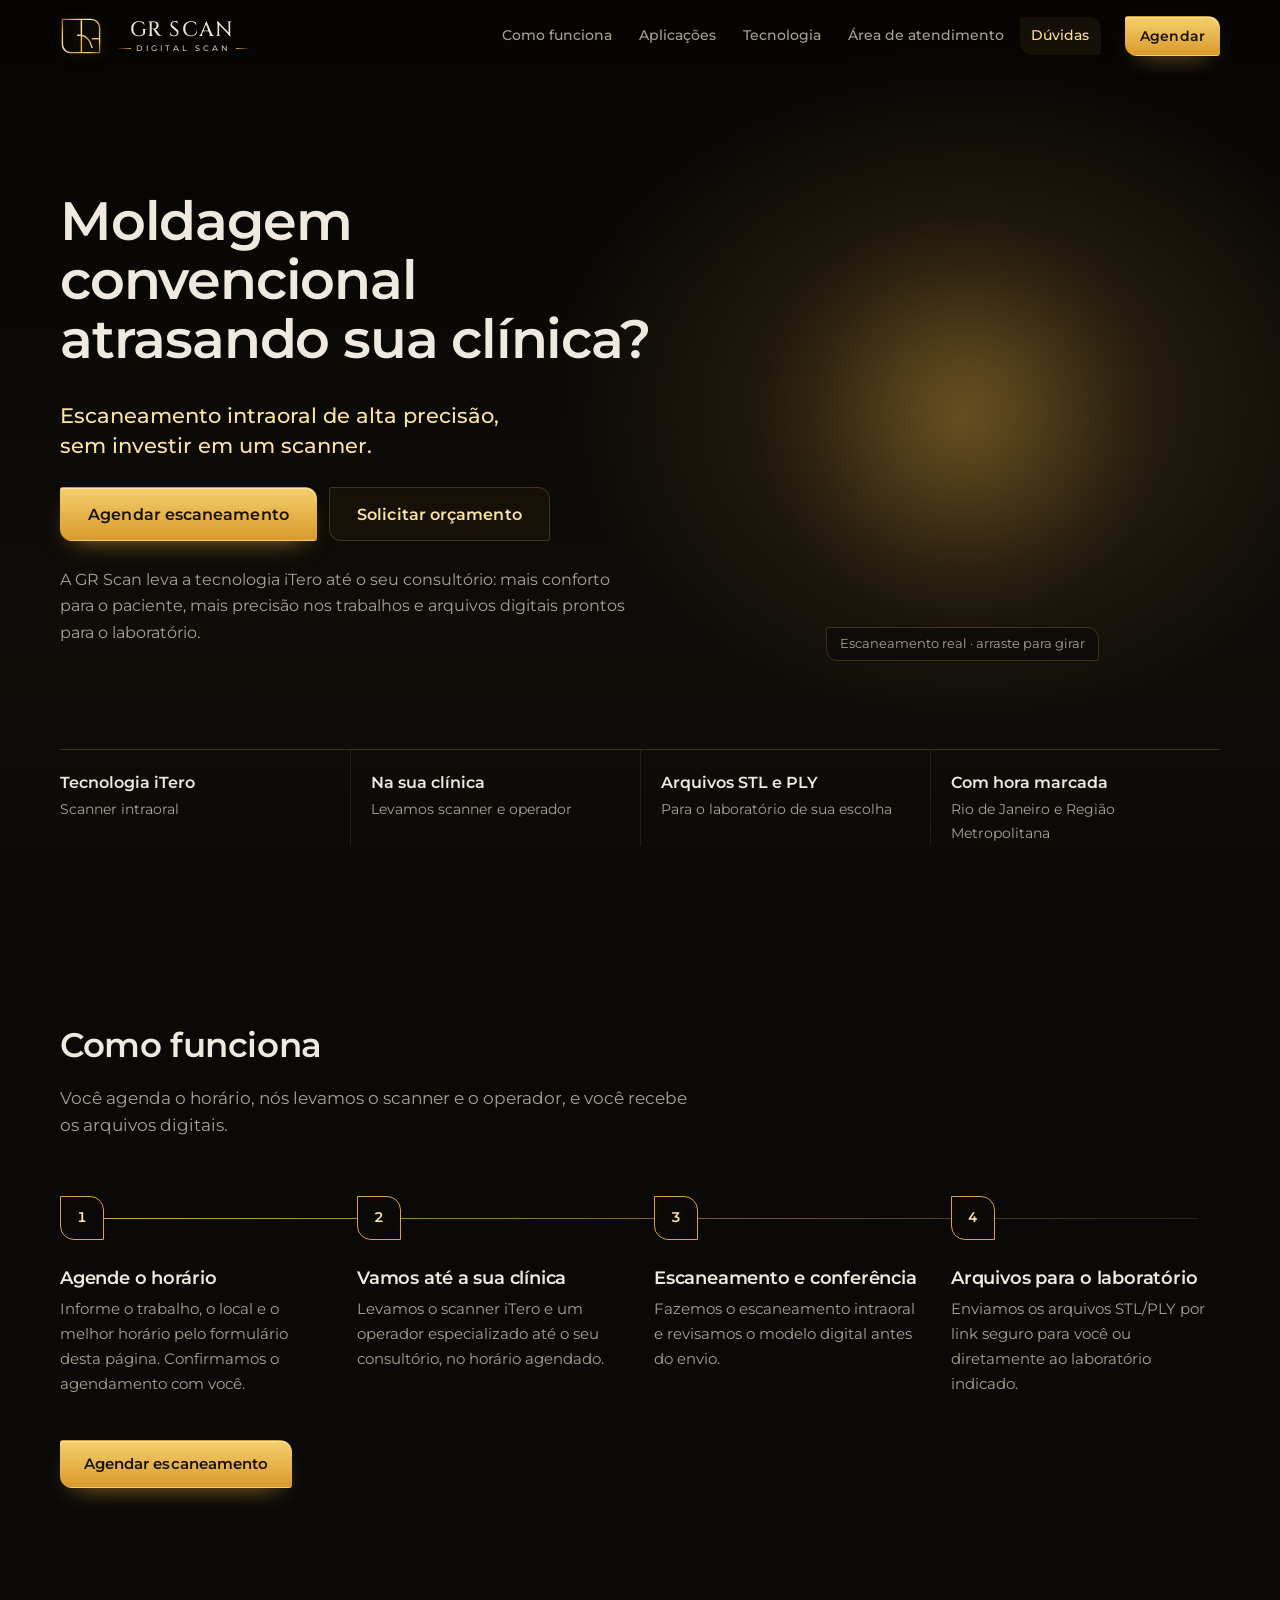
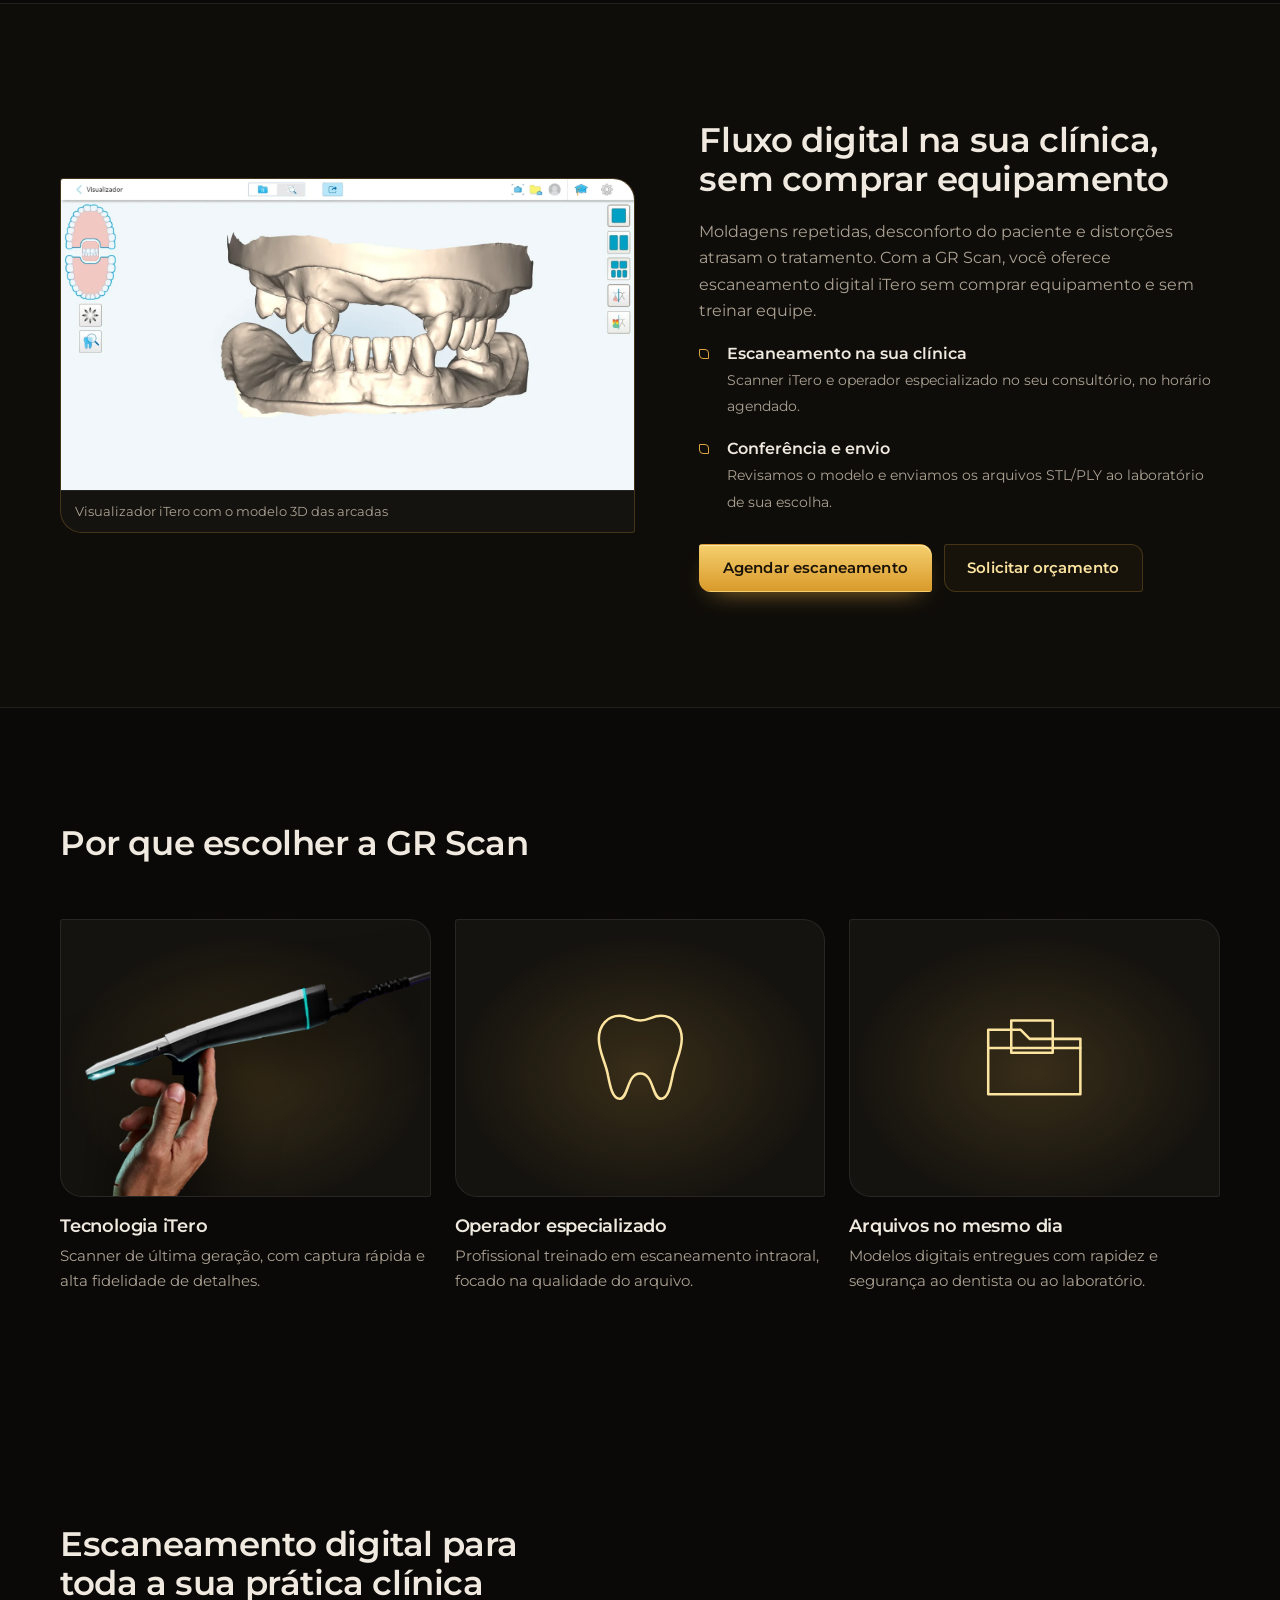
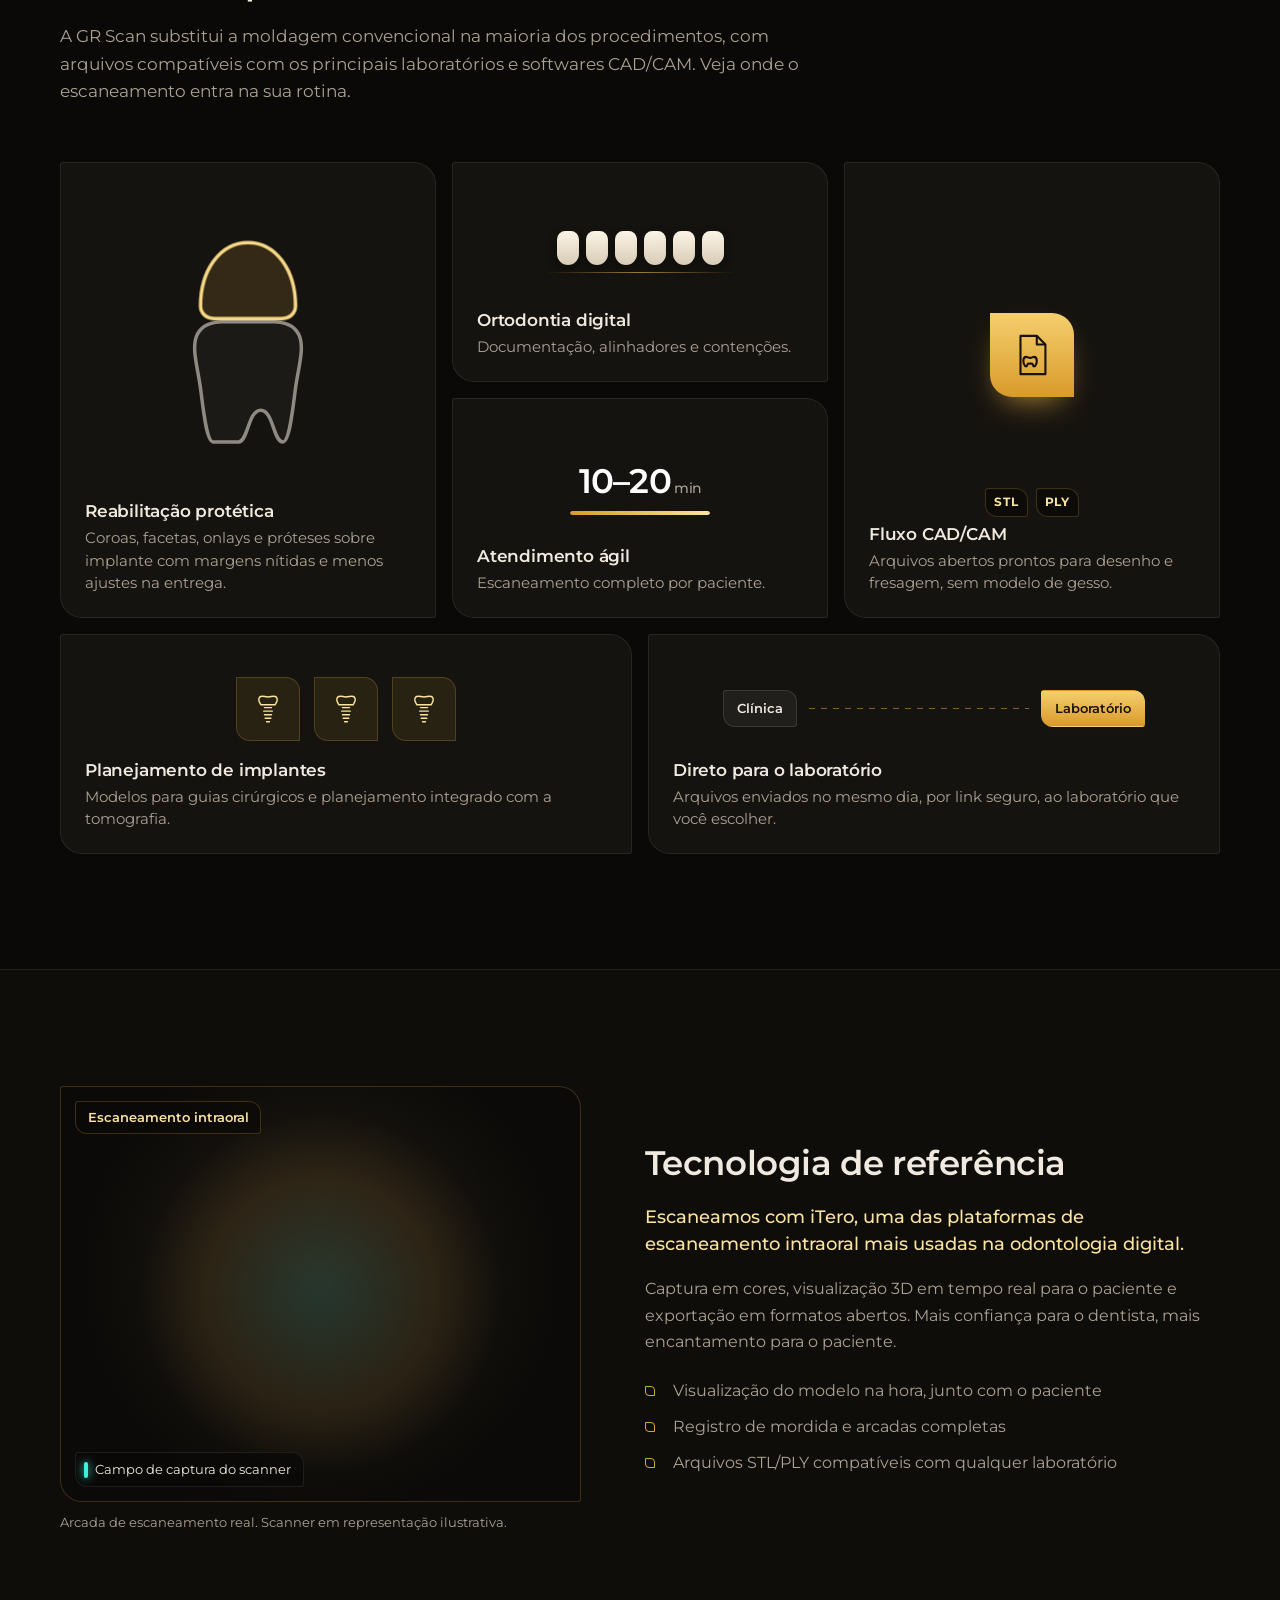
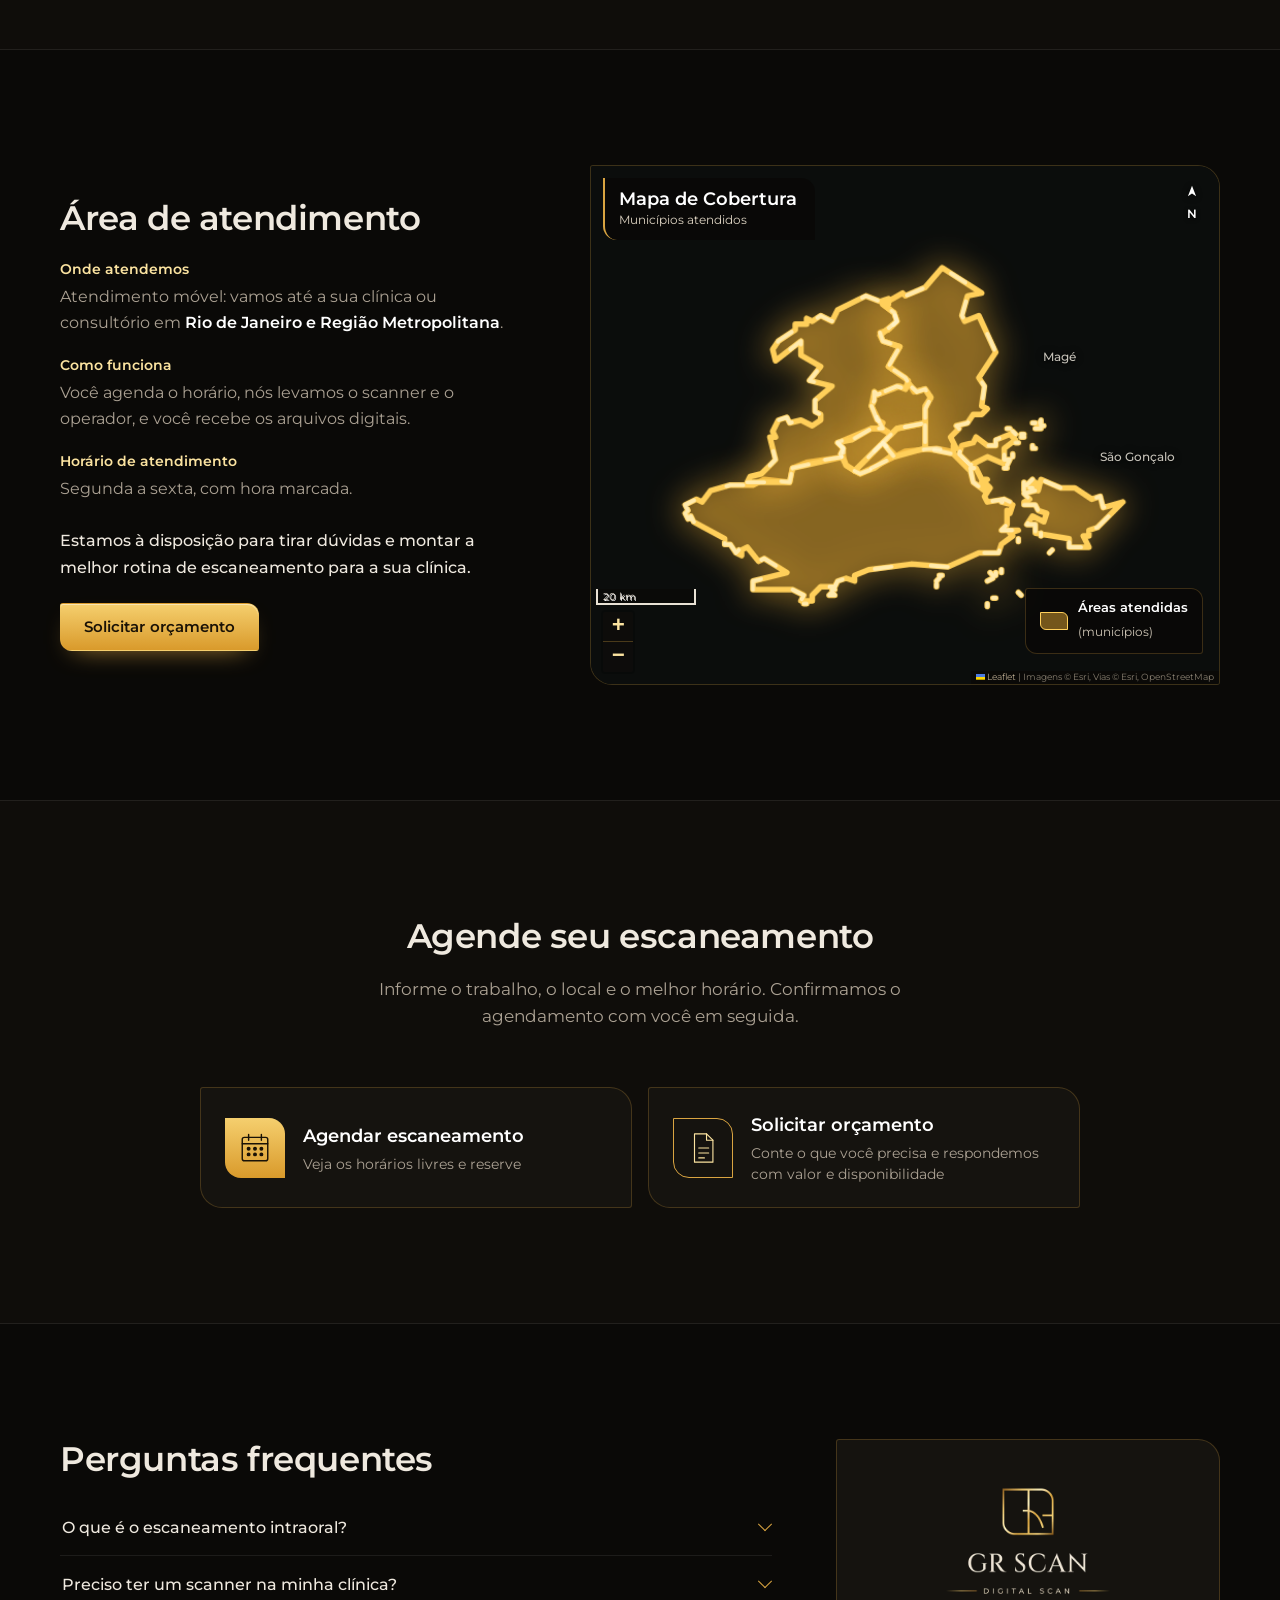
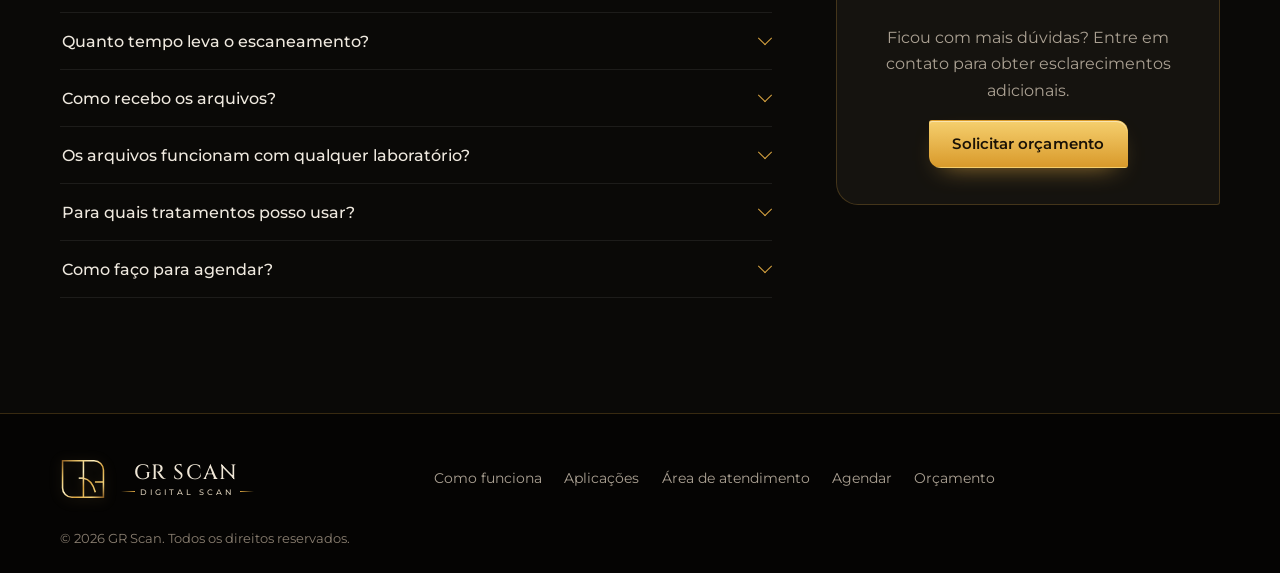
==== commit f777777e: "Release 2.1: automatic quote and admin panel Co-Authored-By: Claude Opus 5.5 <noreply@anthropic.com>" ====
--- a/index.html
+++ b/index.html
@@ -22,8 +22,8 @@
   <link rel="preconnect" href="https://fonts.googleapis.com">
   <link rel="preconnect" href="https://fonts.gstatic.com" crossorigin>
   <link href="https://fonts.googleapis.com/css2?family=Cinzel:wght@500&family=Montserrat:wght@400;500;600;700&display=swap" rel="stylesheet">
-  <meta name="grscan-versao" content="2.0" data-data="2026-11-10" data-resumo="Linha de Precisão">
-  <link rel="stylesheet" href="styles.css?v=2.0">
+  <meta name="grscan-versao" content="2.1" data-data="2026-11-18" data-resumo="Orçamento automático e painel">
+  <link rel="stylesheet" href="styles.css?v=2.1">
   <script type="importmap">{"imports":{"three":"https://cdn.jsdelivr.net/npm/three@0.160.0/build/three.module.js","three/addons/":"https://cdn.jsdelivr.net/npm/three@0.160.0/examples/jsm/"}}</script>
   <script>self.ModelViewerElement = self.ModelViewerElement || {}; self.ModelViewerElement.dracoDecoderLocation = new URL("assets/vendor/draco/", location.href).href;</script>
   <script type="module" src="https://cdn.jsdelivr.net/npm/@google/model-viewer@3.5.0/dist/model-viewer.min.js"></script>
@@ -652,8 +652,8 @@
 
   <a class="wa-float" data-whatsapp href="#" aria-label="Falar no WhatsApp"><svg class="i-wa" viewBox="0 0 32 32" aria-hidden="true"><path d="M16 3a13 13 0 0 0-11.2 19.6L3 29l6.6-1.7A13 13 0 1 0 16 3Zm0 23.7c-2 0-4-.6-5.7-1.6l-.4-.2-3.9 1 1-3.8-.3-.4A10.7 10.7 0 1 1 16 26.7Zm5.9-8c-.3-.2-1.9-1-2.2-1-.3-.1-.5-.2-.7.1l-1 1.2c-.2.2-.4.3-.7.1-.3-.2-1.4-.5-2.6-1.6-1-.9-1.6-1.9-1.8-2.2-.2-.3 0-.5.1-.7l.5-.6.3-.6v-.5l-1-2.4c-.3-.6-.5-.5-.7-.5h-.6c-.2 0-.6.1-.9.4-.3.3-1.1 1.1-1.1 2.7s1.2 3.2 1.3 3.4c.2.2 2.3 3.5 5.6 4.9 2.8 1.1 3.3.9 3.9.8.6 0 1.9-.8 2.2-1.6.3-.8.3-1.4.2-1.6l-.8-.3Z" fill="currentColor"/></svg></a>
 
-  <script src="assets/orcamento-calculo.js?v=2.0"></script>
-  <script src="script.js?v=2.0"></script>
+  <script src="assets/orcamento-calculo.js?v=2.1"></script>
+  <script src="script.js?v=2.1"></script>
   <script>
     /* Barra de versão do deploy: só aparece com ?versao no endereço (ver CLAUDE.md).
        Fica aqui, e não no script.js, para funcionar mesmo se styles.css ou script.js forem de outra versão. */
--- a/styles.css
+++ b/styles.css
@@ -9,7 +9,7 @@
 
 @layer tokens {
   :root {
-    --grscan-versao: "2.0"; /* versão do deploy: não editar à mão (ver CLAUDE.md) */
+    --grscan-versao: "2.1"; /* versão do deploy: não editar à mão (ver CLAUDE.md) */
     --bg: #0a0907;
     --bg-2: #0f0d0a;
     --panel: #15130f;
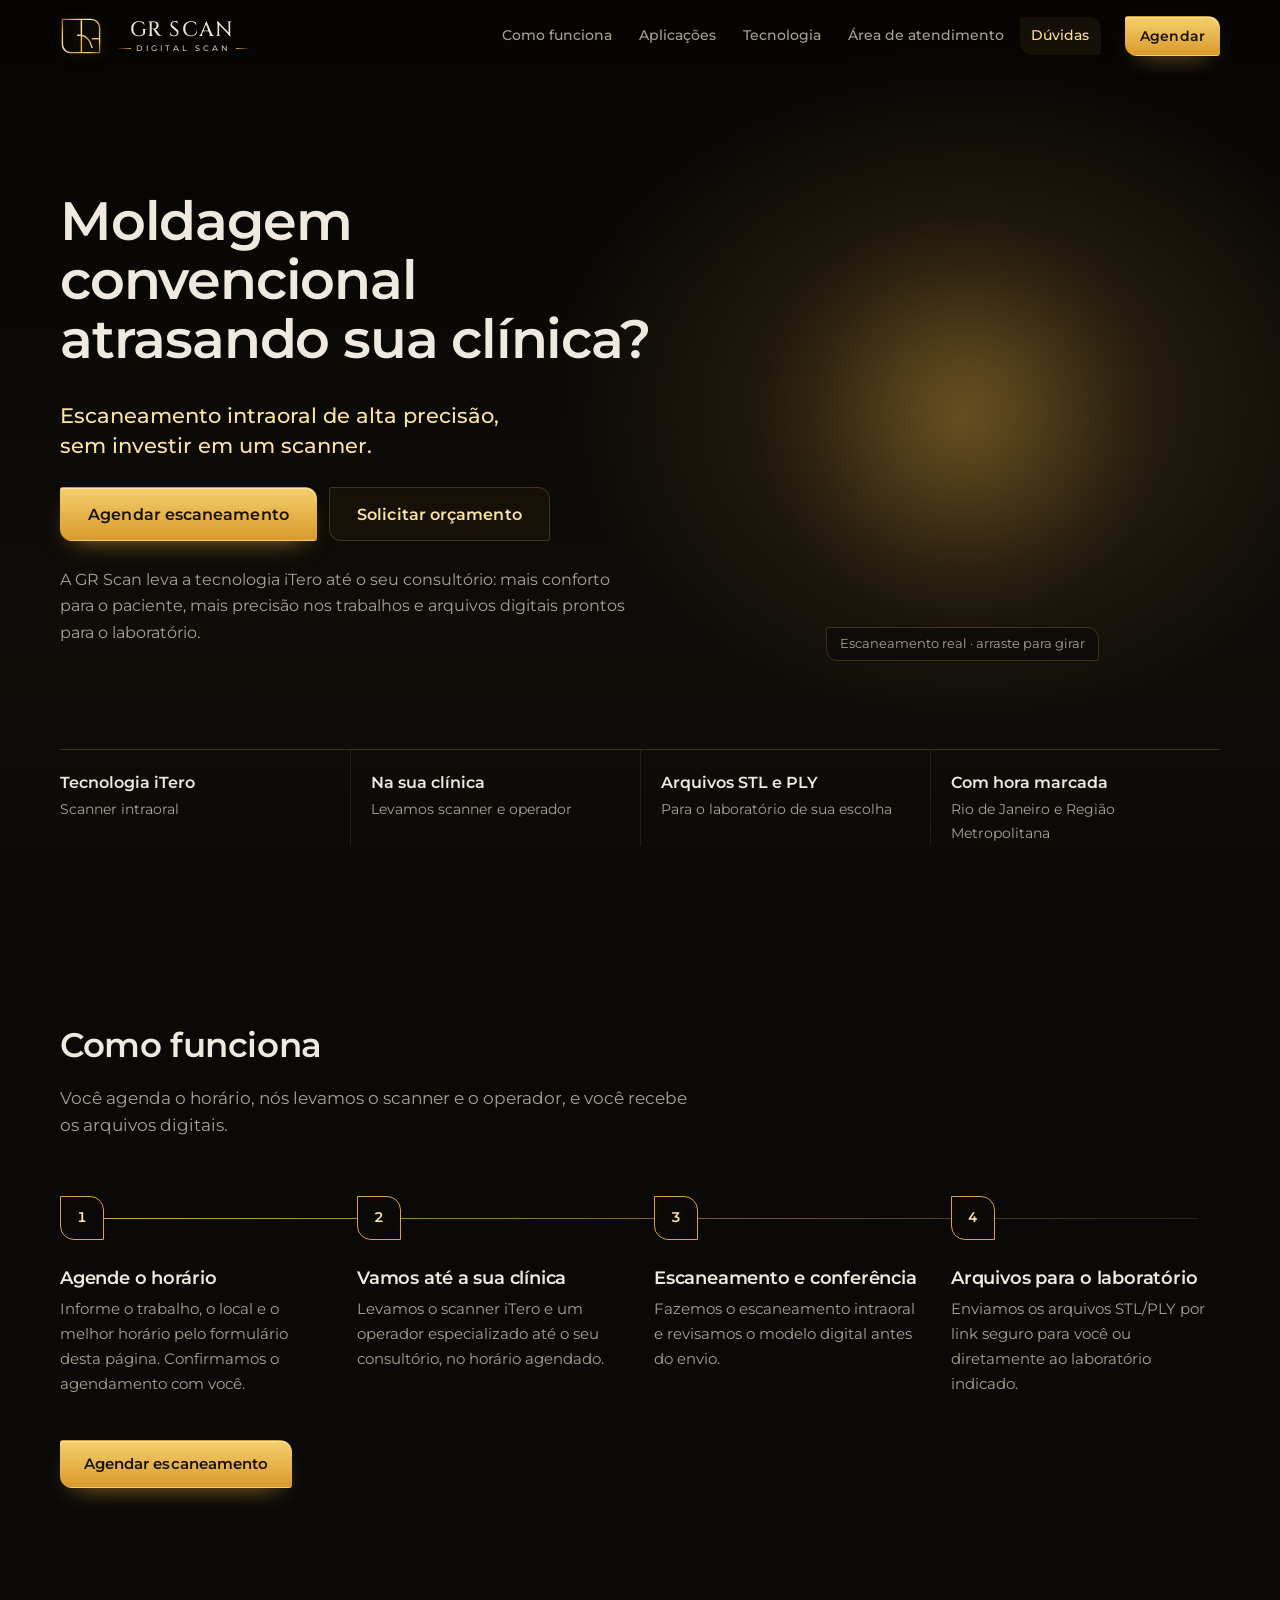
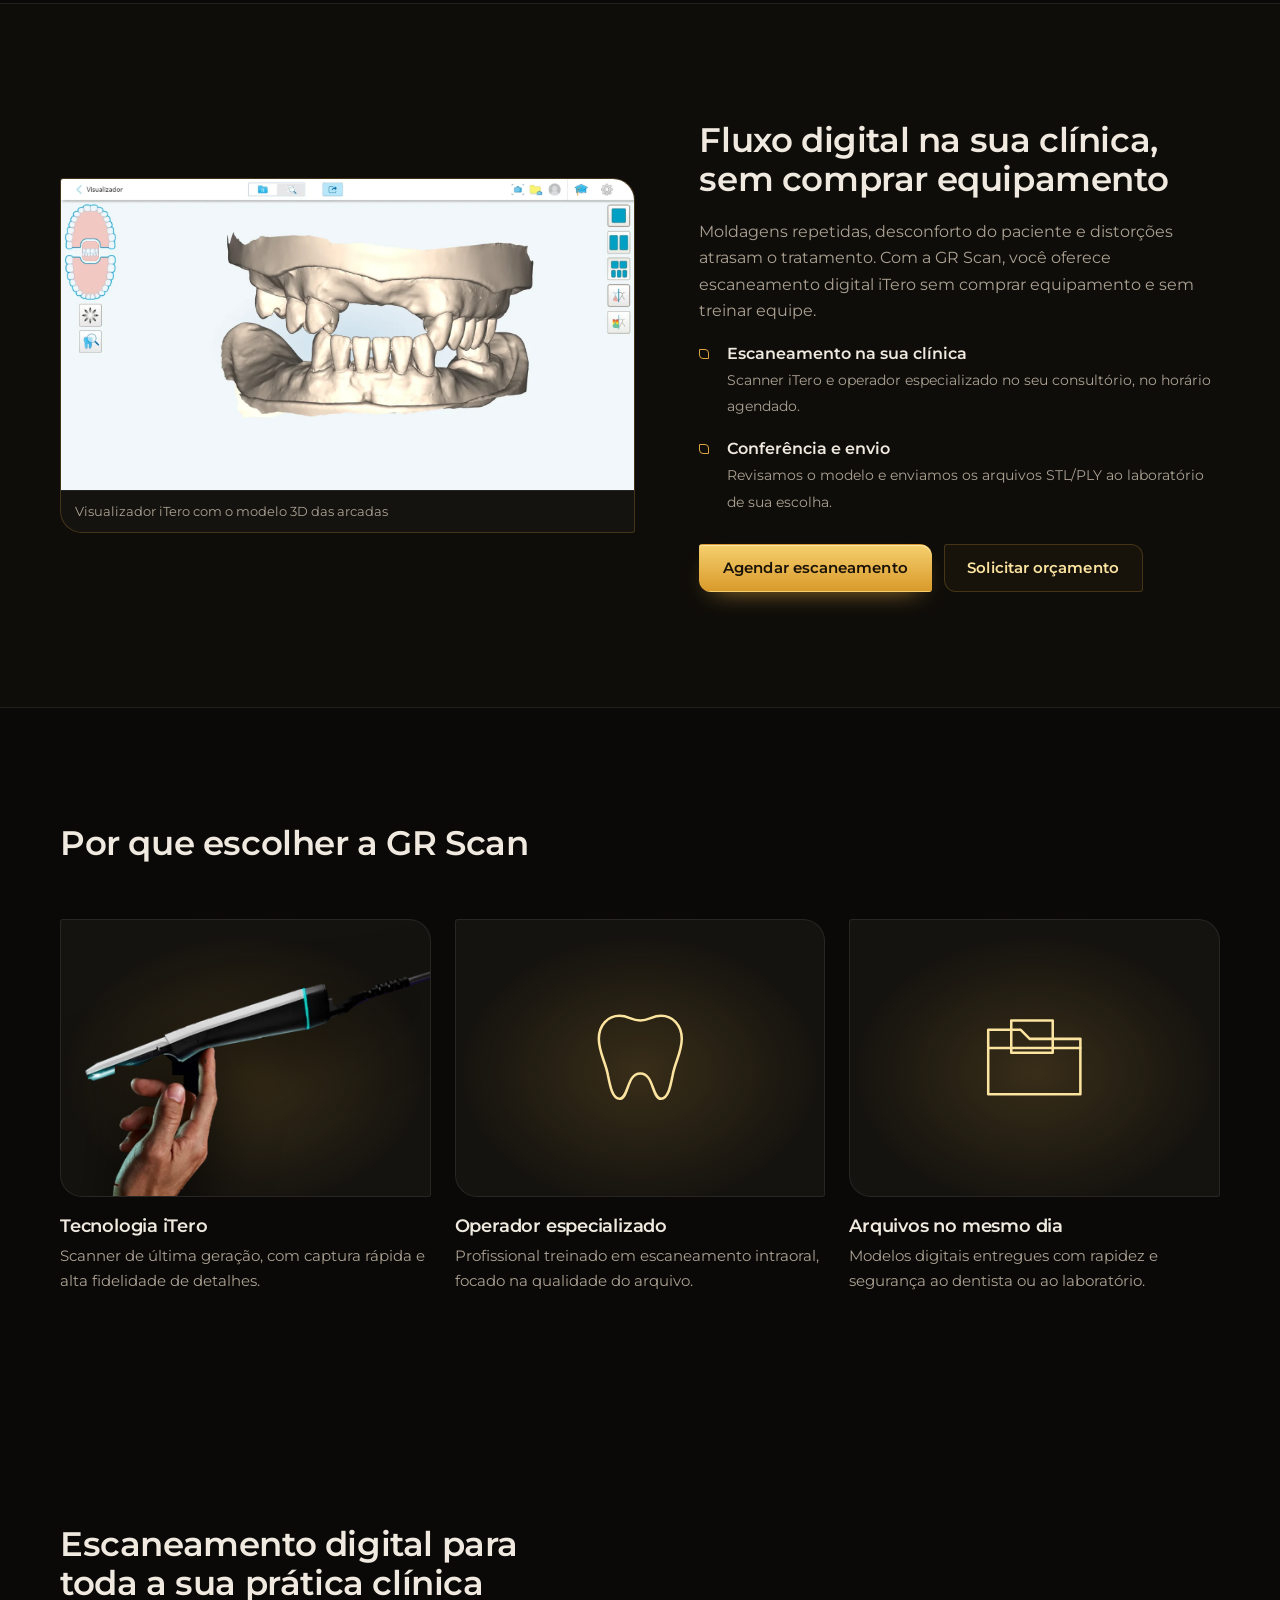
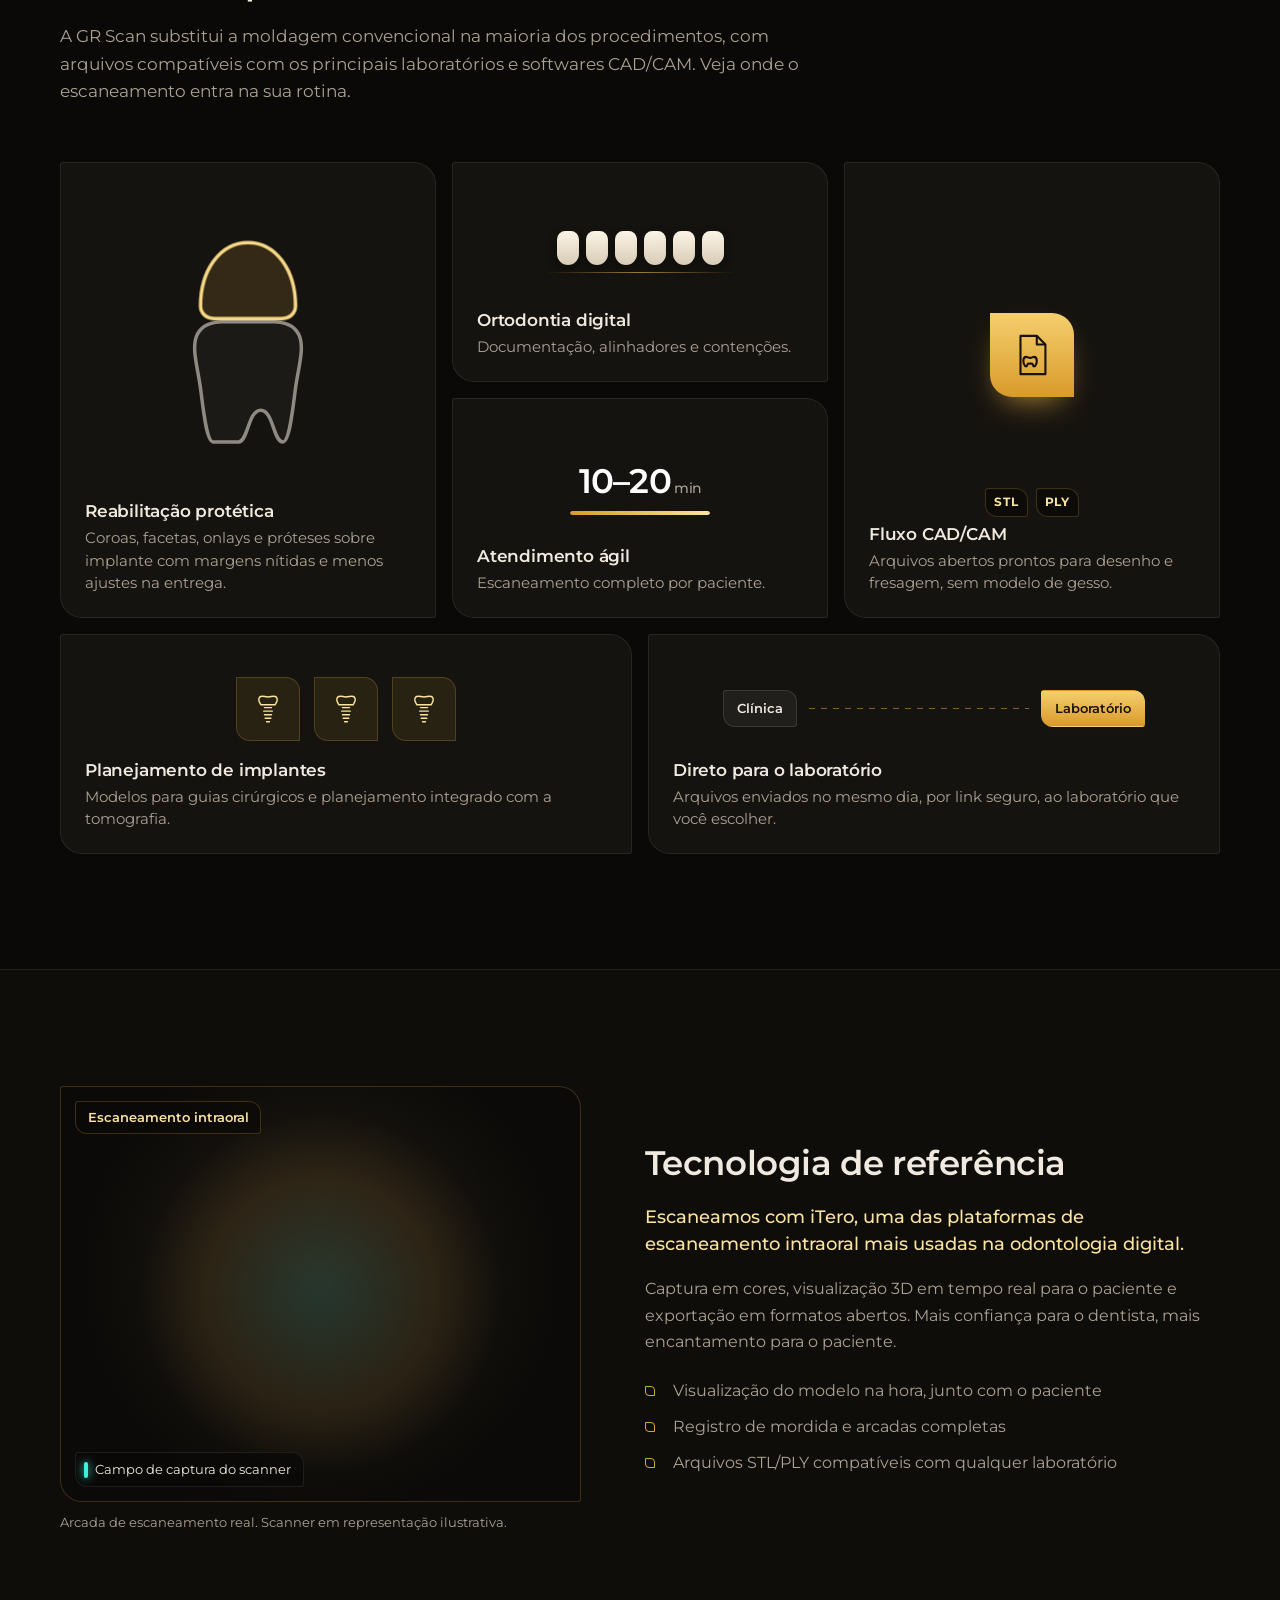
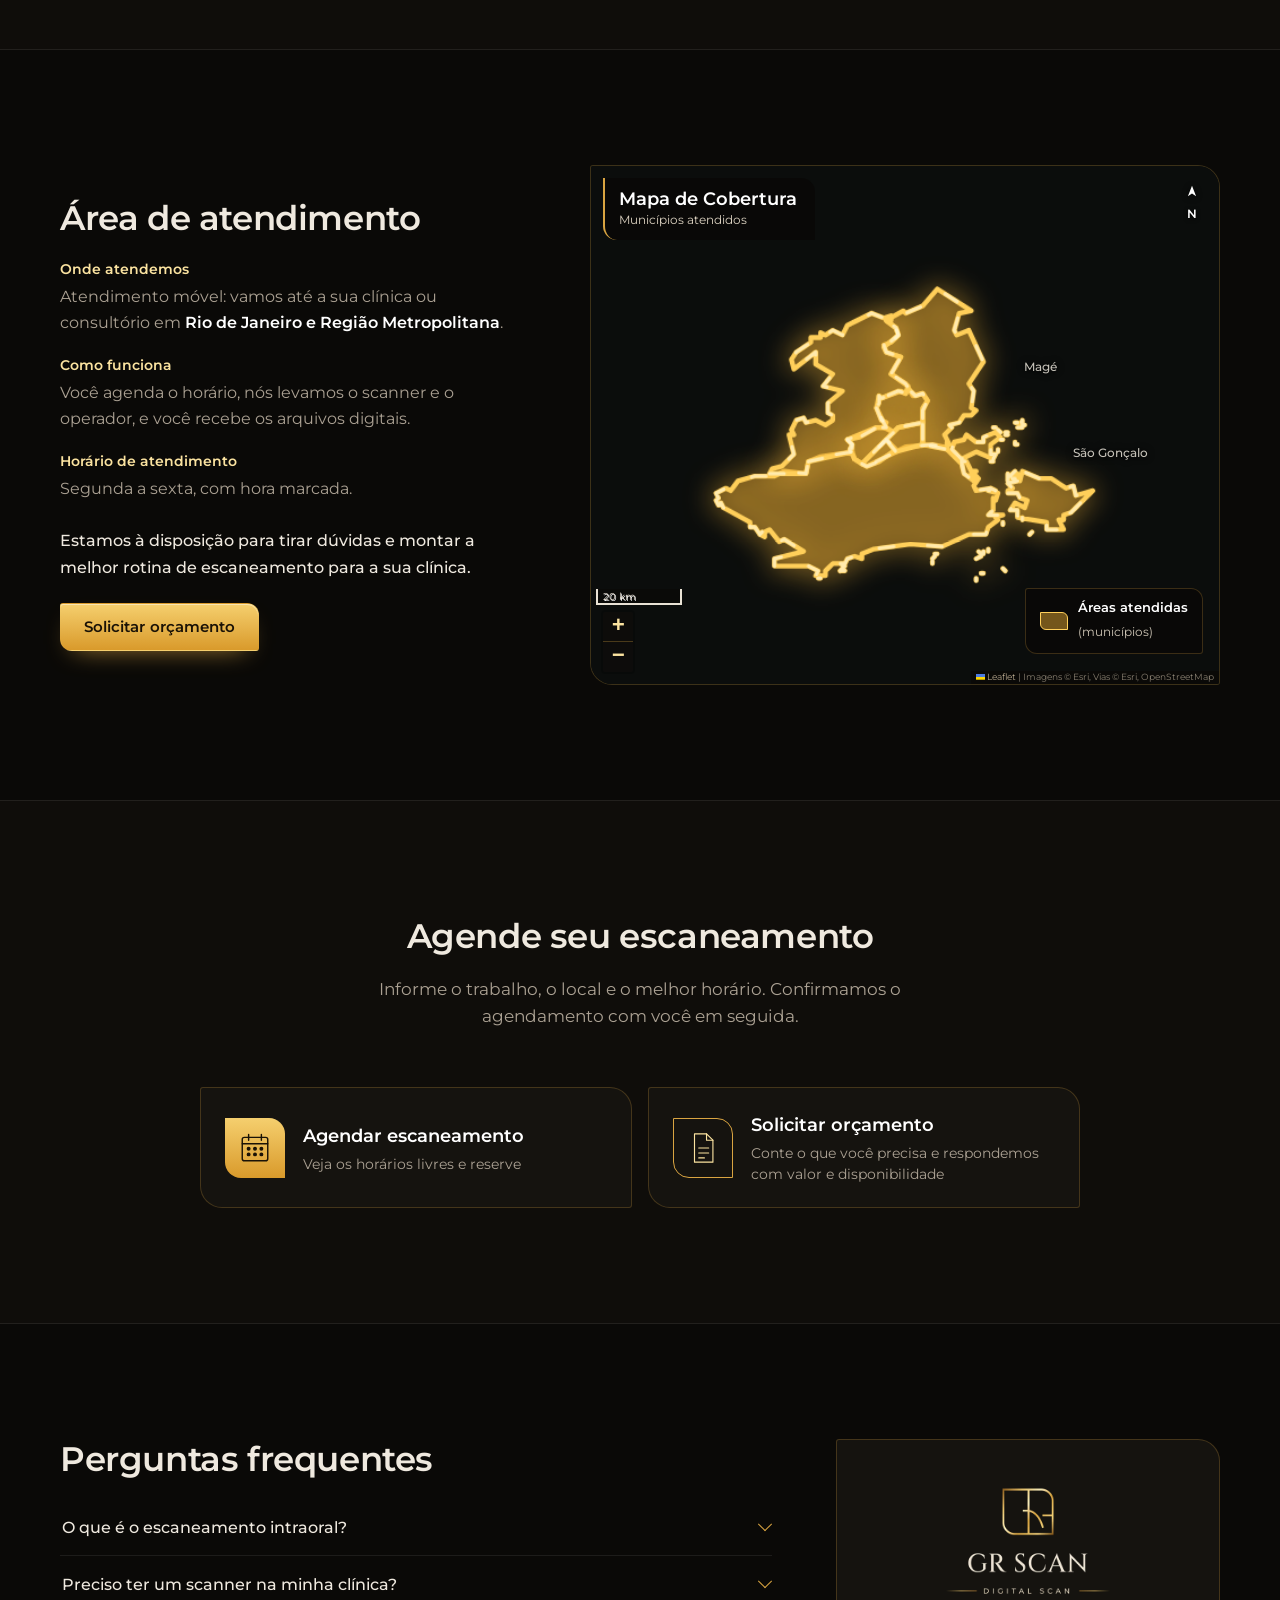
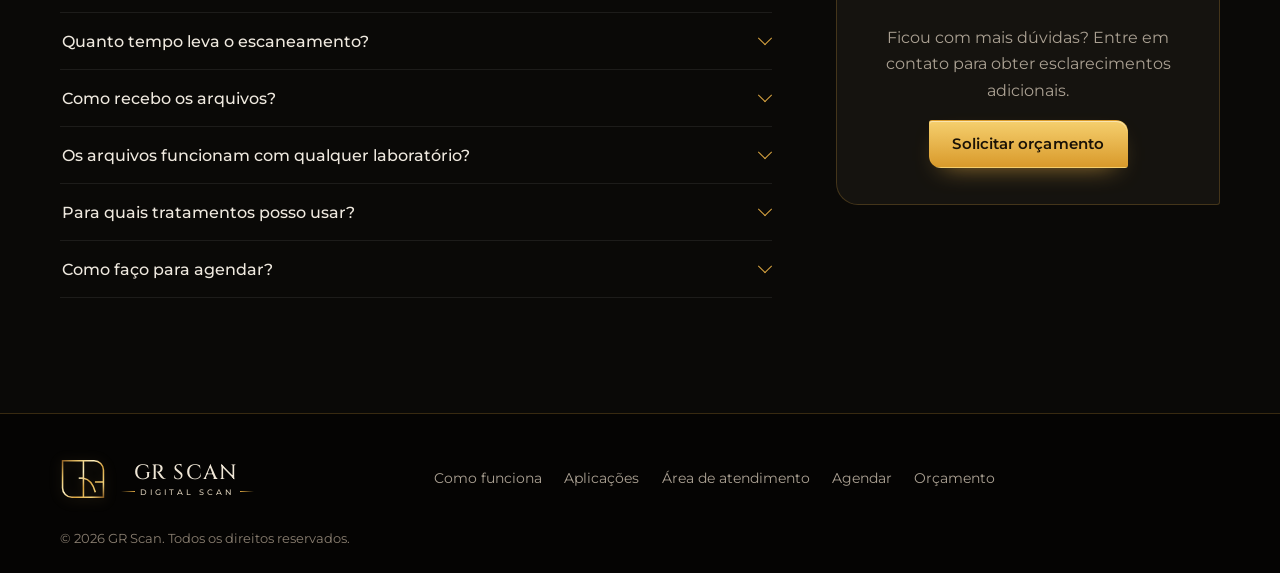
==== commit fa9a3539: "Show the free travel offer with countdown in the public quote Co-Authored-By: Claude Opus 5.5 <norep" ====
--- a/index.html
+++ b/index.html
@@ -486,6 +486,10 @@
               </div>
 
               <div class="qt-conteudo" id="qt-conteudo" hidden>
+                <div class="qt-oferta" id="qt-oferta" role="status" hidden>
+                  <svg viewBox="0 0 24 24" aria-hidden="true"><path d="M13 2 4 14h7l-1 8 9-12h-7z"/></svg>
+                  <p><b>Deslocamento grátis</b> em todas as regiões <span class="qt-oferta__prazo">· termina em <b id="qt-oferta-tempo" aria-live="off">--:--:--</b></span></p>
+                </div>
                 <fieldset class="bk__step">
                   <legend><span class="bk__n">1</span> Região da clínica</legend>
                   <label class="field qt-regiao"><span>Bairro ou cidade</span>
--- a/styles.css
+++ b/styles.css
@@ -561,6 +561,14 @@
   .qt-total small { flex-basis: 100%; text-align: center; color: var(--text-soft); font-size: var(--fs-xs); }
   .qt-barra__acoes { display: flex; flex-wrap: wrap; justify-content: center; gap: 10px; }
   .qt-numero { font-weight: 600; color: var(--gold-1); margin: 0 0 6px; }
+  .qt-oferta { display: flex; align-items: center; gap: 12px; margin: 0 0 24px; padding: 14px 18px; border-radius: var(--r-sm); background: var(--gold-grad); color: #1a1206; animation: ofertaIn .6s var(--ease) both; }
+  .qt-oferta svg { flex: 0 0 auto; width: 26px; height: 26px; fill: #1a1206; }
+  .qt-oferta p { margin: 0; font-size: var(--fs-md); line-height: 1.4; }
+  .qt-oferta__prazo { white-space: nowrap; }
+  #qt-oferta-tempo { font-variant-numeric: tabular-nums; }
+  .qt-gratis { color: var(--gold-1); font-weight: 700; letter-spacing: .02em; }
+  .qt-item--desloc s { color: var(--text-soft); text-decoration-color: var(--danger); text-decoration-thickness: 2px; }
+  @keyframes ofertaIn { from { opacity: 0; transform: translateY(-6px); } }
   .odonto { display: flex; flex-direction: column; align-items: center; gap: 6px; margin: .2rem 0 1.2rem; padding: 14px 10px; border-radius: var(--r-sm); background: rgba(0, 0, 0, .25); border: 1px solid var(--line-soft); overflow-x: auto; }
   .odonto__lbl { font-size: .75rem; color: var(--text-soft); }
   .odonto__row { display: flex; align-items: center; gap: 4px; }
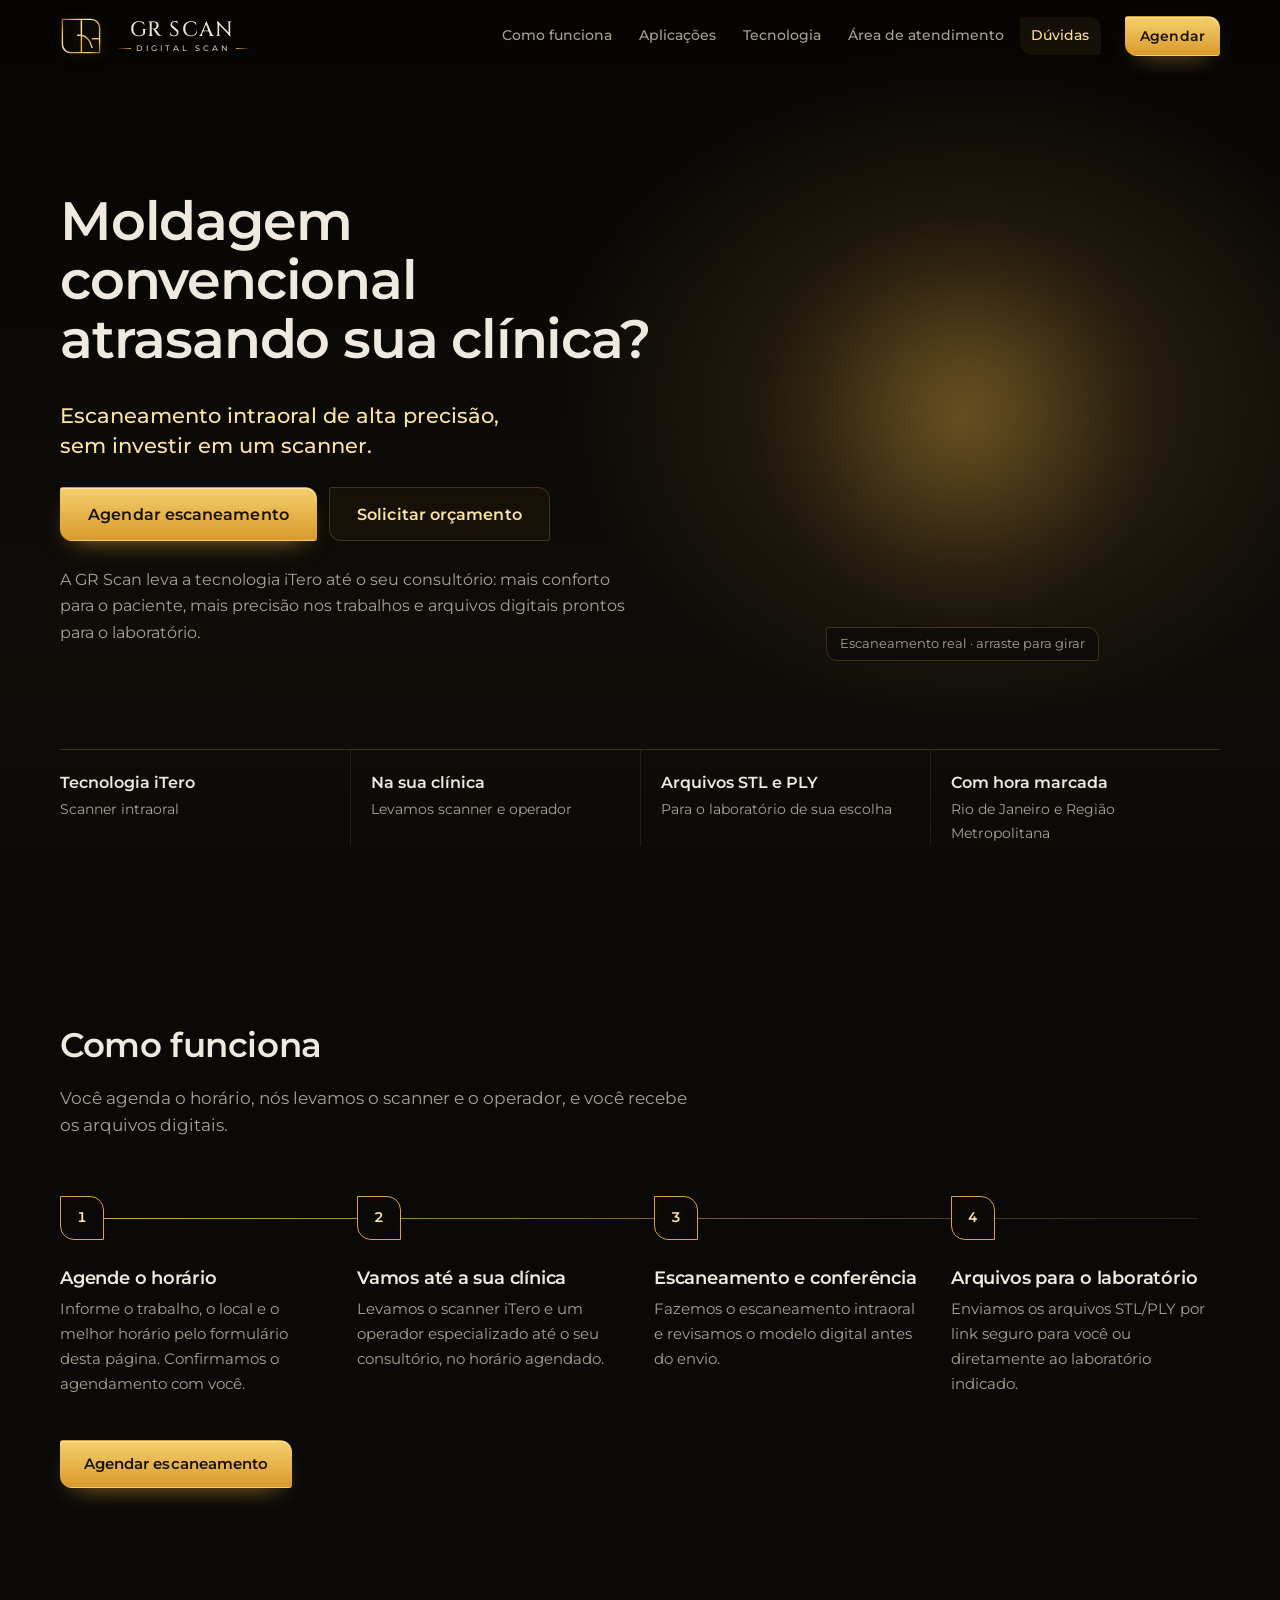
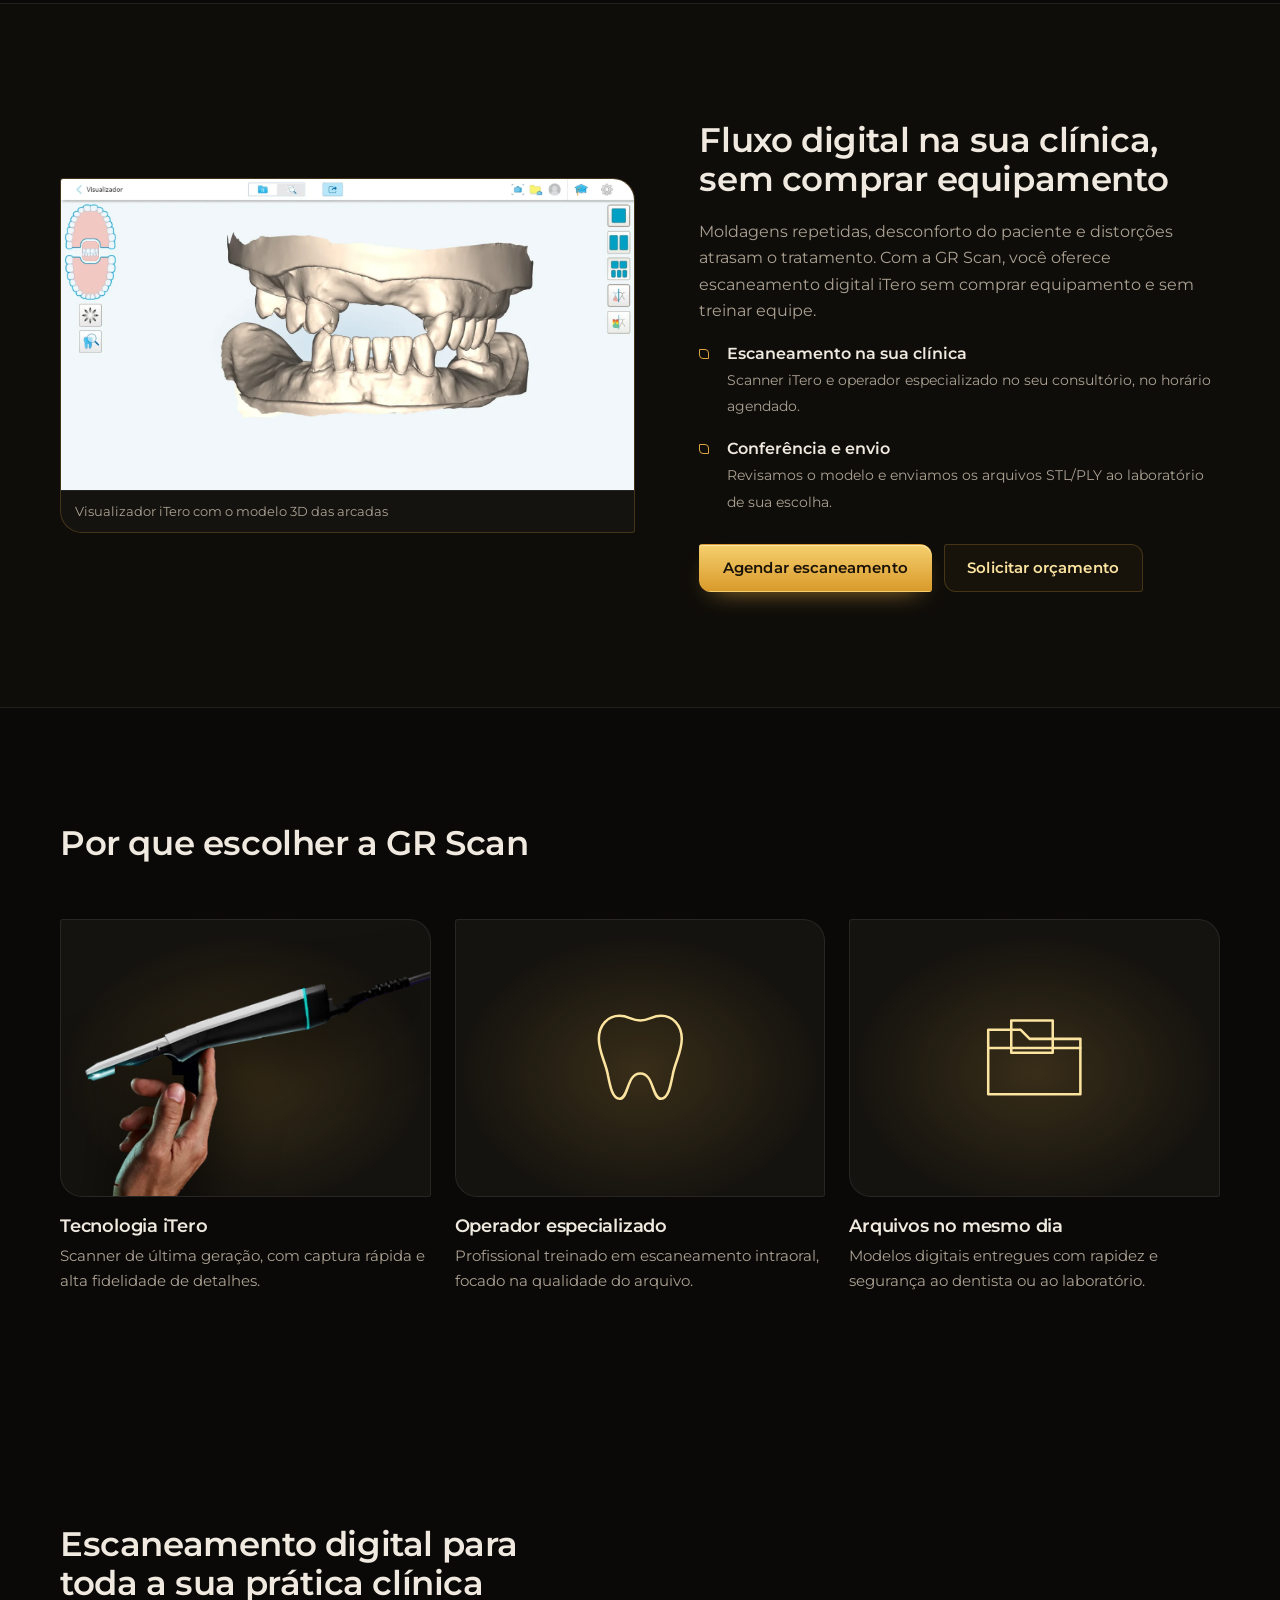
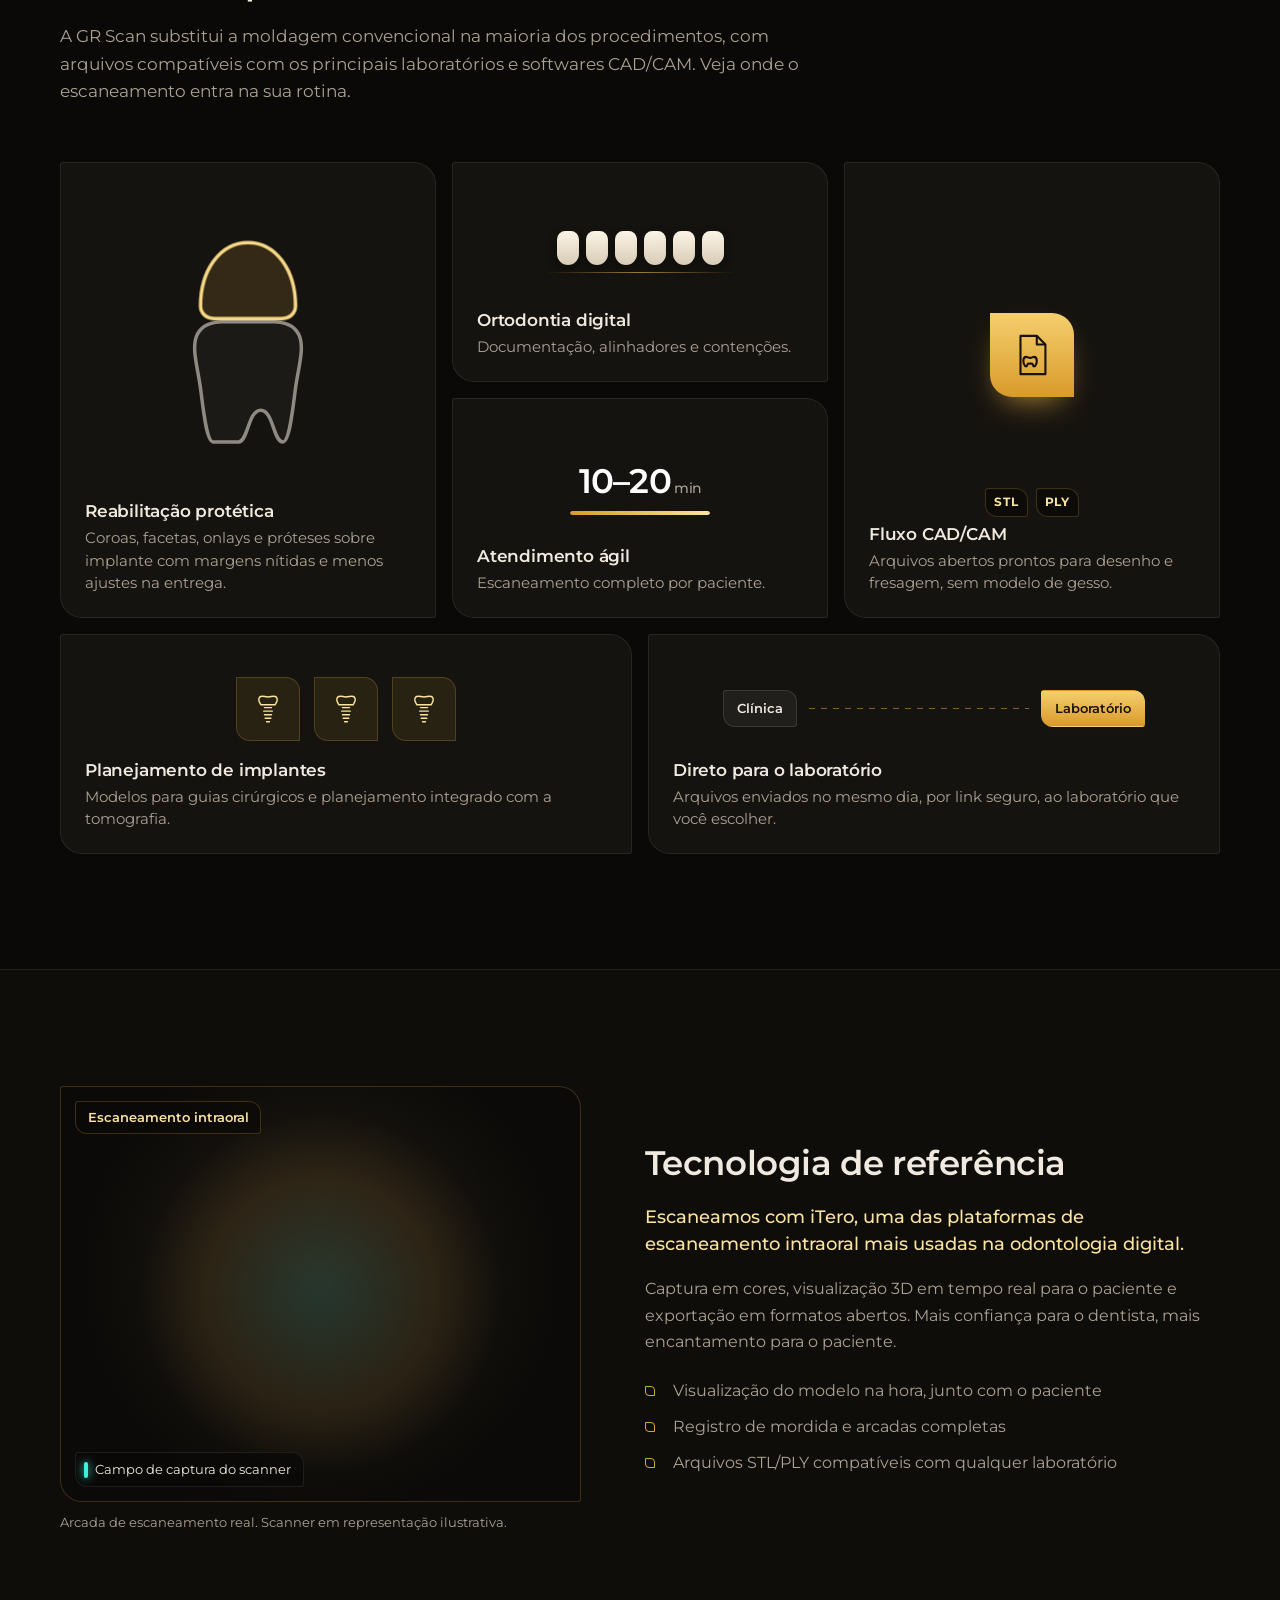
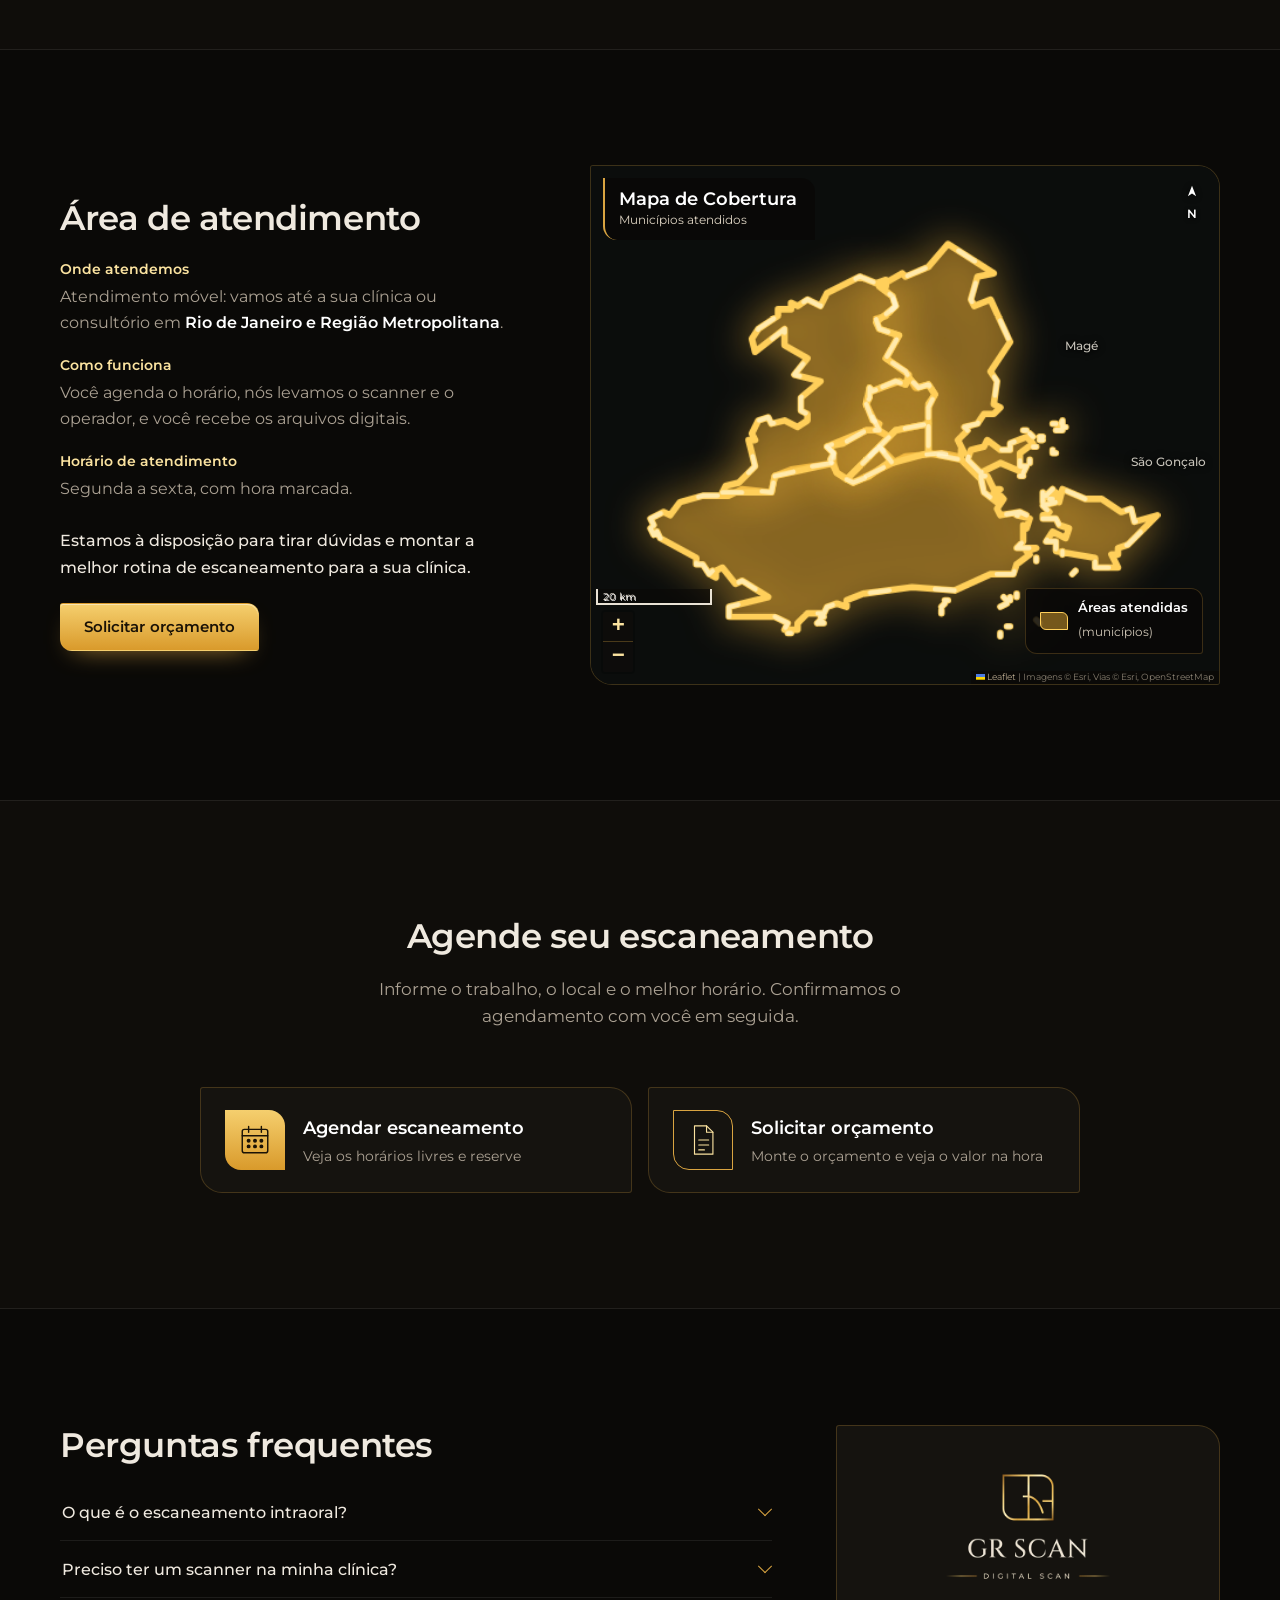
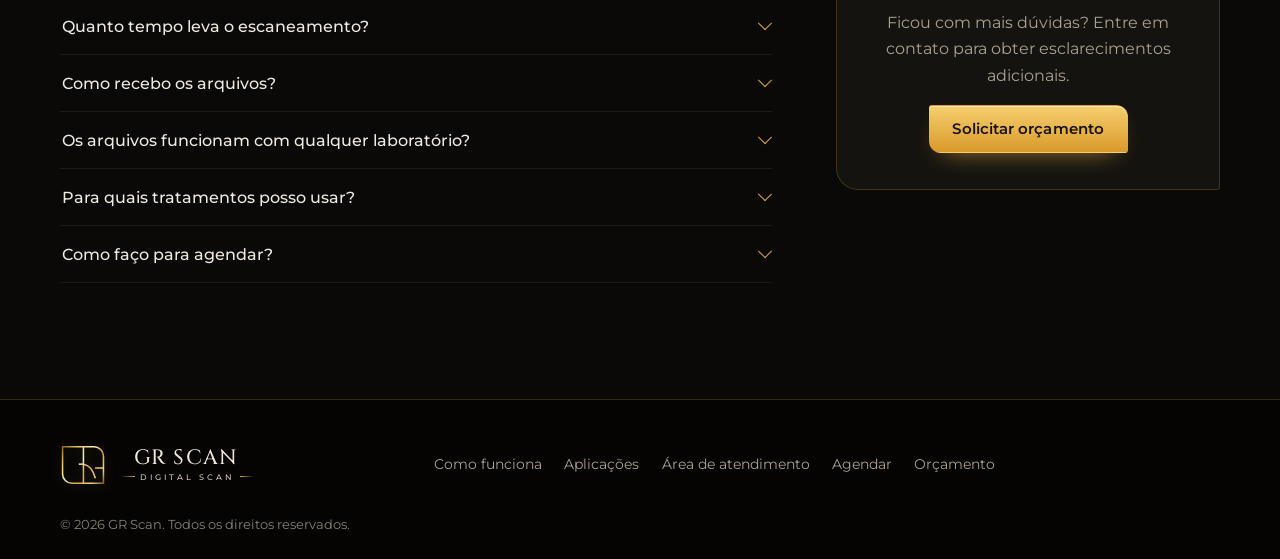
==== commit cadbed88: "Tell visitors on an outdated page to reload instead of asking for consent Version 2.2.  Co-Authored-" ====
--- a/index.html
+++ b/index.html
@@ -22,8 +22,8 @@
   <link rel="preconnect" href="https://fonts.googleapis.com">
   <link rel="preconnect" href="https://fonts.gstatic.com" crossorigin>
   <link href="https://fonts.googleapis.com/css2?family=Cinzel:wght@500&family=Montserrat:wght@400;500;600;700&display=swap" rel="stylesheet">
-  <meta name="grscan-versao" content="2.1" data-data="2026-11-18" data-resumo="Orçamento automático e painel">
-  <link rel="stylesheet" href="styles.css?v=2.1">
+  <meta name="grscan-versao" content="2.2" data-data="2026-11-18" data-resumo="Aviso para página desatualizada">
+  <link rel="stylesheet" href="styles.css?v=2.2">
   <script type="importmap">{"imports":{"three":"https://cdn.jsdelivr.net/npm/three@0.160.0/build/three.module.js","three/addons/":"https://cdn.jsdelivr.net/npm/three@0.160.0/examples/jsm/"}}</script>
   <script>self.ModelViewerElement = self.ModelViewerElement || {}; self.ModelViewerElement.dracoDecoderLocation = new URL("assets/vendor/draco/", location.href).href;</script>
   <script type="module" src="https://cdn.jsdelivr.net/npm/@google/model-viewer@3.5.0/dist/model-viewer.min.js"></script>
@@ -344,7 +344,7 @@
           </button>
           <button type="button" class="bk-launch bk-launch--alt" data-open-quote aria-haspopup="dialog" aria-controls="qt-modal">
             <span class="bk-launch__ico"><svg class="ico" viewBox="0 0 48 48" aria-hidden="true"><path class="draw" d="M12 4h17l9 9v31H12Z"/><path class="draw" d="M29 4v9h9M18 24h14M18 31h14M18 38h8"/></svg></span>
-            <span class="bk-launch__txt"><strong>Solicitar orçamento</strong><small>Conte o que você precisa e respondemos com valor e disponibilidade</small></span>
+            <span class="bk-launch__txt"><strong>Solicitar orçamento</strong><small>Monte o orçamento e veja o valor na hora</small></span>
           </button>
         </div>
 
@@ -656,8 +656,8 @@
 
   <a class="wa-float" data-whatsapp href="#" aria-label="Falar no WhatsApp"><svg class="i-wa" viewBox="0 0 32 32" aria-hidden="true"><path d="M16 3a13 13 0 0 0-11.2 19.6L3 29l6.6-1.7A13 13 0 1 0 16 3Zm0 23.7c-2 0-4-.6-5.7-1.6l-.4-.2-3.9 1 1-3.8-.3-.4A10.7 10.7 0 1 1 16 26.7Zm5.9-8c-.3-.2-1.9-1-2.2-1-.3-.1-.5-.2-.7.1l-1 1.2c-.2.2-.4.3-.7.1-.3-.2-1.4-.5-2.6-1.6-1-.9-1.6-1.9-1.8-2.2-.2-.3 0-.5.1-.7l.5-.6.3-.6v-.5l-1-2.4c-.3-.6-.5-.5-.7-.5h-.6c-.2 0-.6.1-.9.4-.3.3-1.1 1.1-1.1 2.7s1.2 3.2 1.3 3.4c.2.2 2.3 3.5 5.6 4.9 2.8 1.1 3.3.9 3.9.8.6 0 1.9-.8 2.2-1.6.3-.8.3-1.4.2-1.6l-.8-.3Z" fill="currentColor"/></svg></a>
 
-  <script src="assets/orcamento-calculo.js?v=2.1"></script>
-  <script src="script.js?v=2.1"></script>
+  <script src="assets/orcamento-calculo.js?v=2.2"></script>
+  <script src="script.js?v=2.2"></script>
   <script>
     /* Barra de versão do deploy: só aparece com ?versao no endereço (ver CLAUDE.md).
        Fica aqui, e não no script.js, para funcionar mesmo se styles.css ou script.js forem de outra versão. */
--- a/styles.css
+++ b/styles.css
@@ -9,7 +9,7 @@
 
 @layer tokens {
   :root {
-    --grscan-versao: "2.1"; /* versão do deploy: não editar à mão (ver CLAUDE.md) */
+    --grscan-versao: "2.2"; /* versão do deploy: não editar à mão (ver CLAUDE.md) */
     --bg: #0a0907;
     --bg-2: #0f0d0a;
     --panel: #15130f;
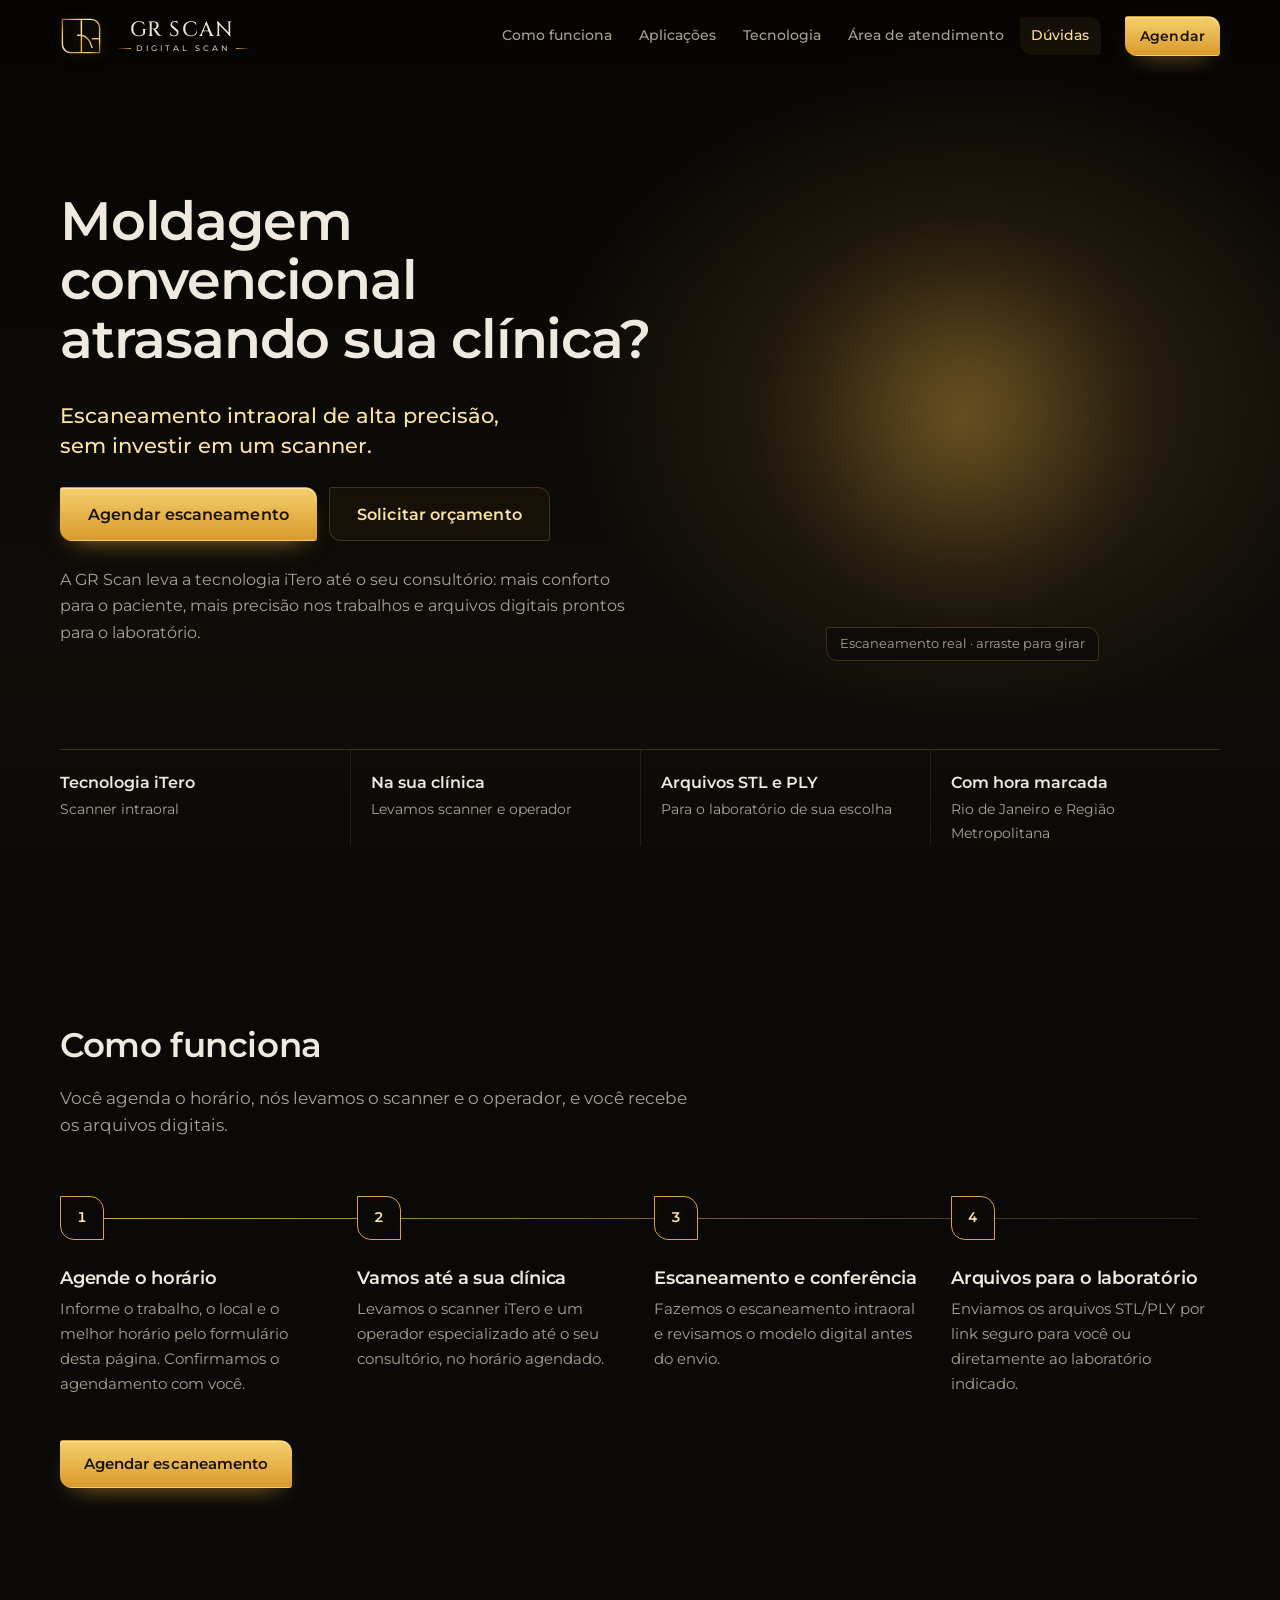
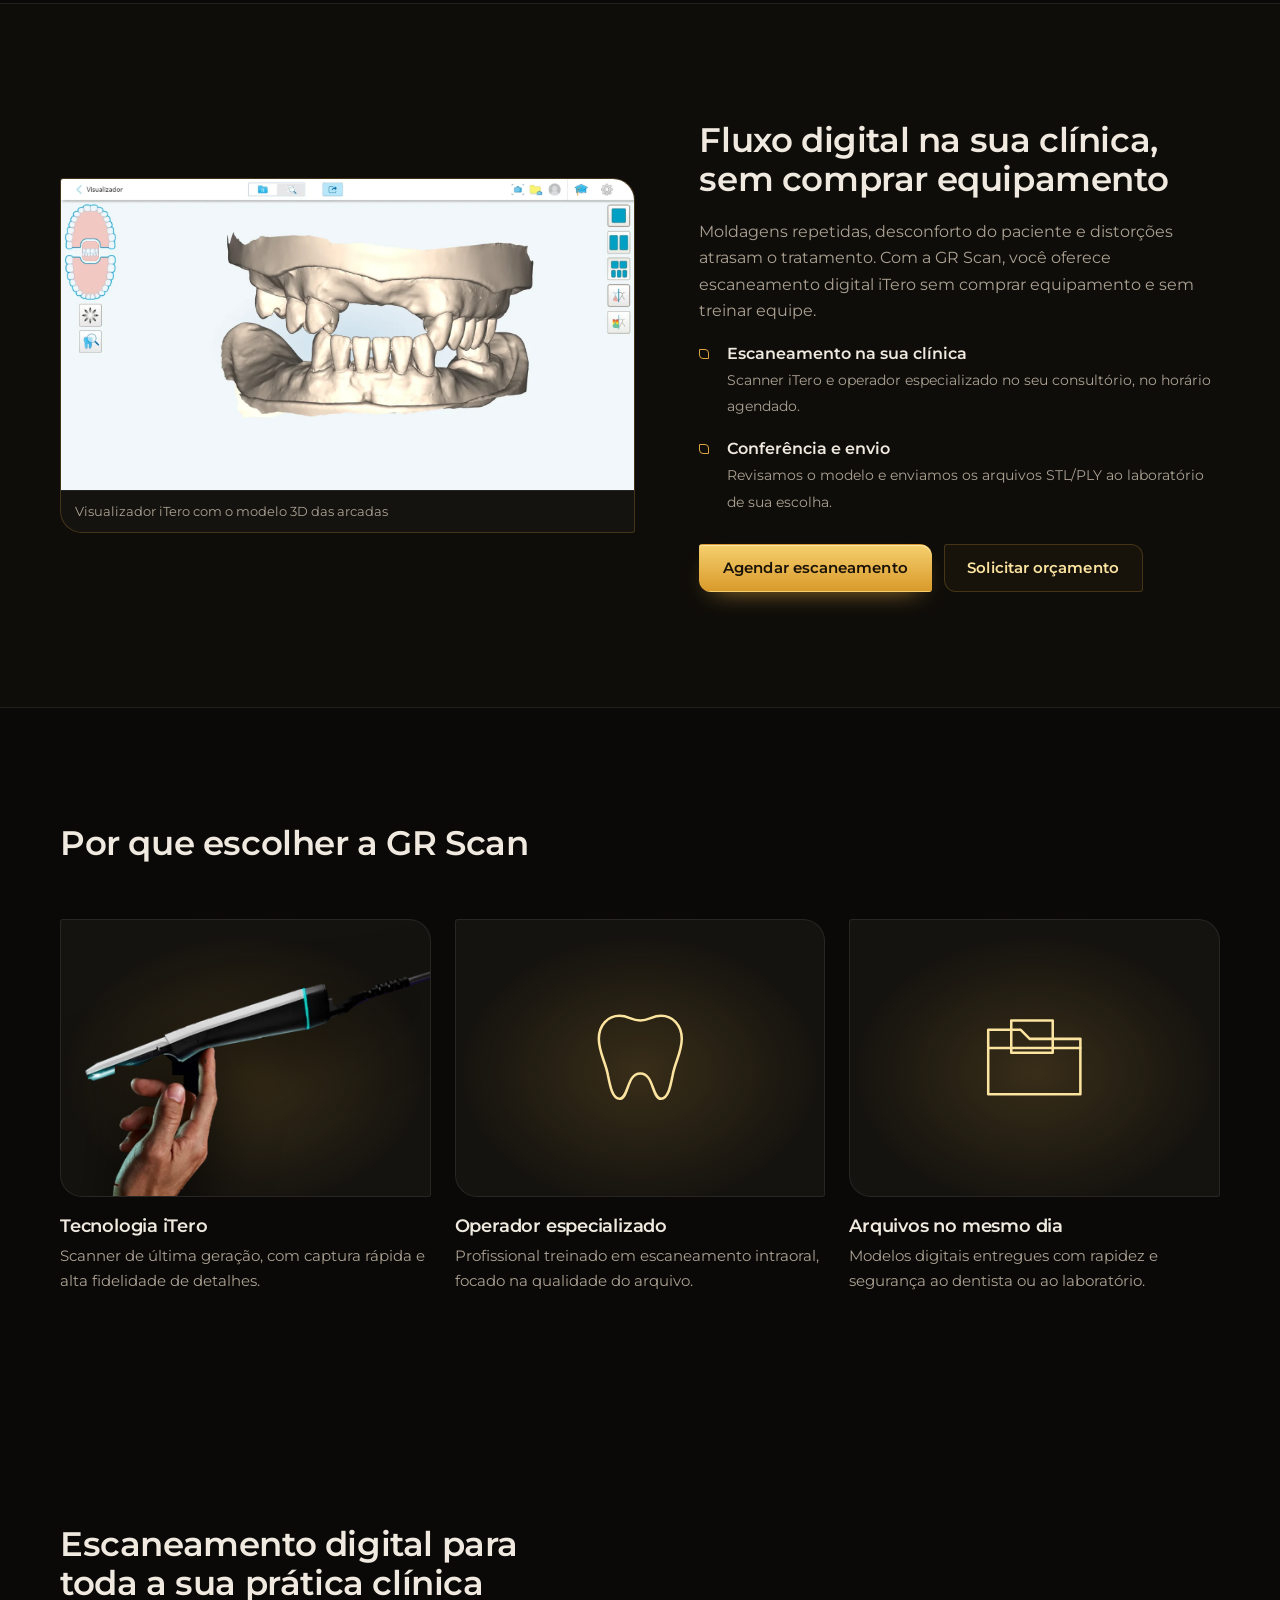
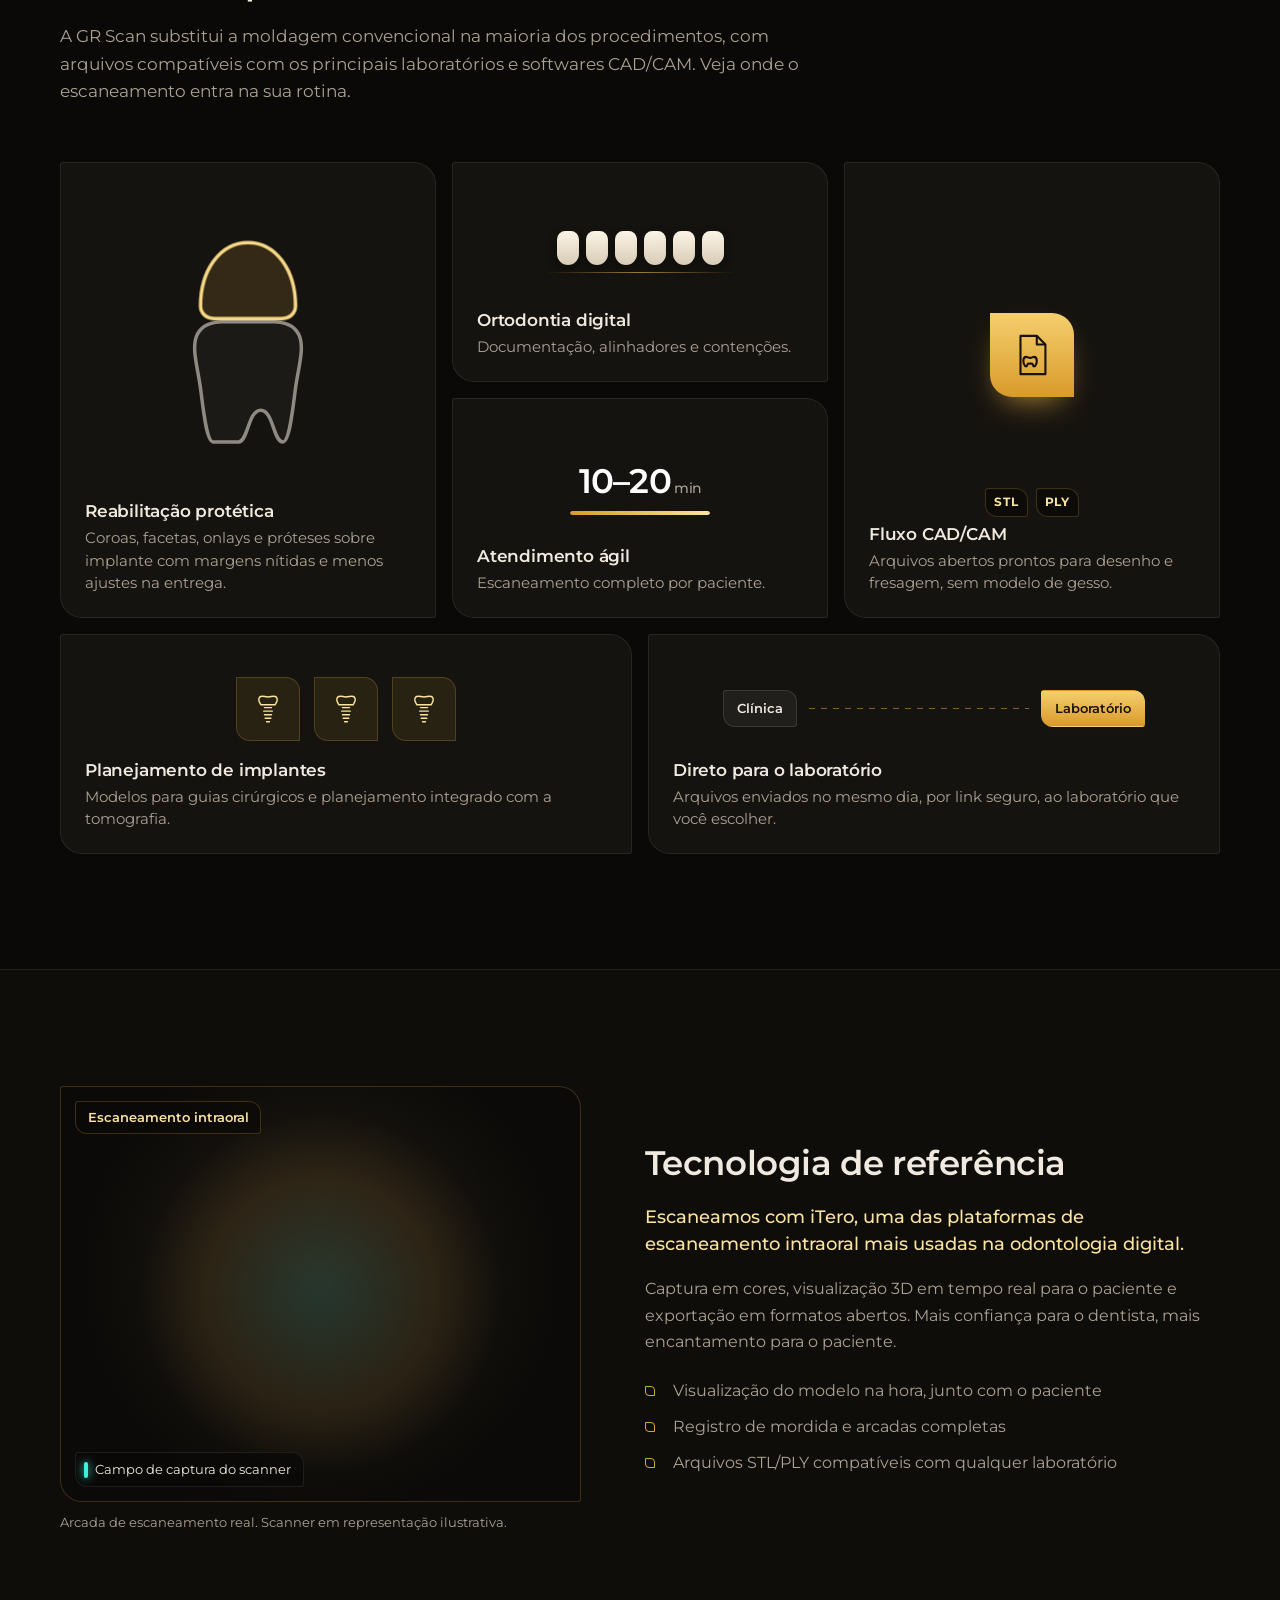
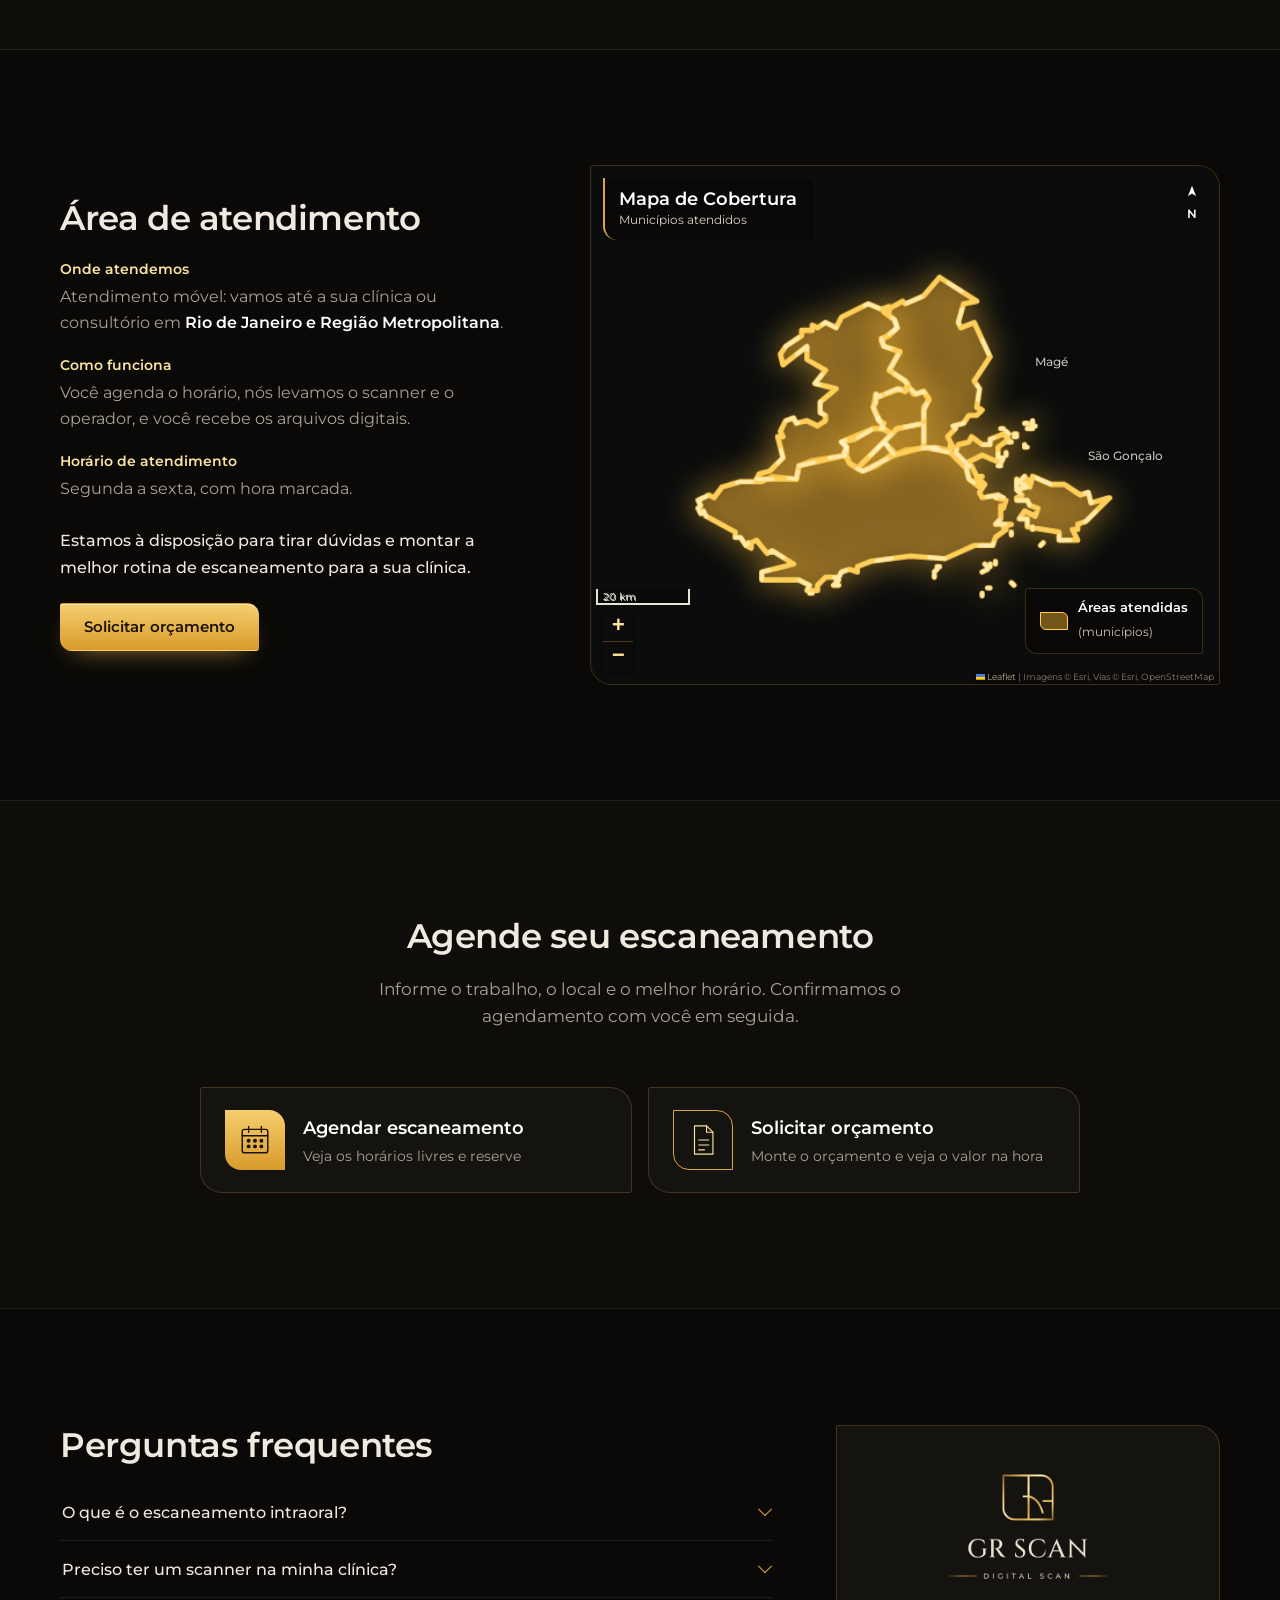
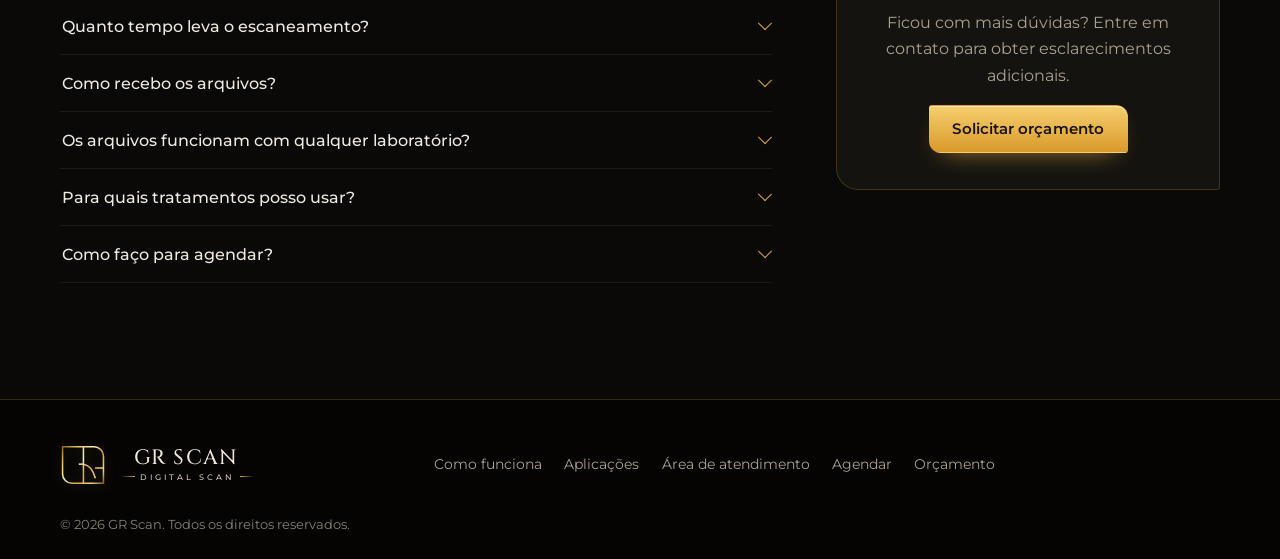
==== commit 3c335b05: "Show names only in quote dropdowns and an email-style summary Co-Authored-By: Claude Opus 5.5 <norep" ====
--- a/index.html
+++ b/index.html
@@ -22,7 +22,7 @@
   <link rel="preconnect" href="https://fonts.googleapis.com">
   <link rel="preconnect" href="https://fonts.gstatic.com" crossorigin>
   <link href="https://fonts.googleapis.com/css2?family=Cinzel:wght@500&family=Montserrat:wght@400;500;600;700&display=swap" rel="stylesheet">
-  <meta name="grscan-versao" content="2.2" data-data="2026-11-18" data-resumo="Aviso para página desatualizada">
+  <meta name="grscan-versao" content="2.2" data-data="2026-11-18" data-resumo="Ajustes no orçamento">
   <link rel="stylesheet" href="styles.css?v=2.2">
   <script type="importmap">{"imports":{"three":"https://cdn.jsdelivr.net/npm/three@0.160.0/build/three.module.js","three/addons/":"https://cdn.jsdelivr.net/npm/three@0.160.0/examples/jsm/"}}</script>
   <script>self.ModelViewerElement = self.ModelViewerElement || {}; self.ModelViewerElement.dracoDecoderLocation = new URL("assets/vendor/draco/", location.href).href;</script>
--- a/styles.css
+++ b/styles.css
@@ -544,8 +544,13 @@
   .qt-add { margin-bottom: 10px; }
   .qt-faixas { margin: 0; font-size: var(--fs-sm); color: var(--text-soft); }
   .qt-itens { list-style: none; margin: 0; padding: 0; }
-  .qt-itens li { display: flex; justify-content: space-between; gap: 16px; padding: 9px 0; border-bottom: 1px solid var(--line-soft); font-size: var(--fs-sm); }
-  .qt-item__desc { min-width: 0; }
+  .qt-itens li { display: grid; grid-template-columns: 110px minmax(0, 1fr) auto; gap: 16px; align-items: baseline; padding: 11px 0; border-bottom: 1px solid var(--line-soft); font-size: var(--fs-sm); }
+  .qt-item__quem { color: var(--text-soft); font-size: var(--fs-xs); }
+  .qt-item__desc { min-width: 0; color: var(--text); }
+  .qt-itens .qt-item--total { border-bottom: 0; padding-top: 14px; }
+  .qt-item--total .qt-item__desc { font-weight: 700; }
+  .qt-item--total .qt-item__desc small { display: block; font-weight: 400; color: var(--text-soft); font-size: var(--fs-xs); }
+  .qt-item--total .qt-item__valor { font-weight: 700; font-size: var(--fs-lg); color: var(--gold-1); }
   .qt-item__valor { white-space: nowrap; font-variant-numeric: tabular-nums; }
   .qt-item__valor s { color: var(--text-soft); font-size: .85em; }
   .qt-resumo__erro { color: var(--danger); font-size: var(--fs-sm); margin: 10px 0 0; }
@@ -642,6 +647,7 @@
   @media (max-width: 640px) {
     .launchers { grid-template-columns: minmax(0, 1fr); }
     .qt-paciente__campos { grid-template-columns: repeat(3, minmax(0, 1fr)); }
+    .qt-itens li { grid-template-columns: 74px minmax(0, 1fr) auto; gap: 10px; }
     .qt-proc { grid-column: 1 / -1; }
     .qt-barra { margin: 0 -18px -26px; padding: 12px 18px 14px; }
     .qt-barra__acoes { width: 100%; flex-wrap: nowrap; }
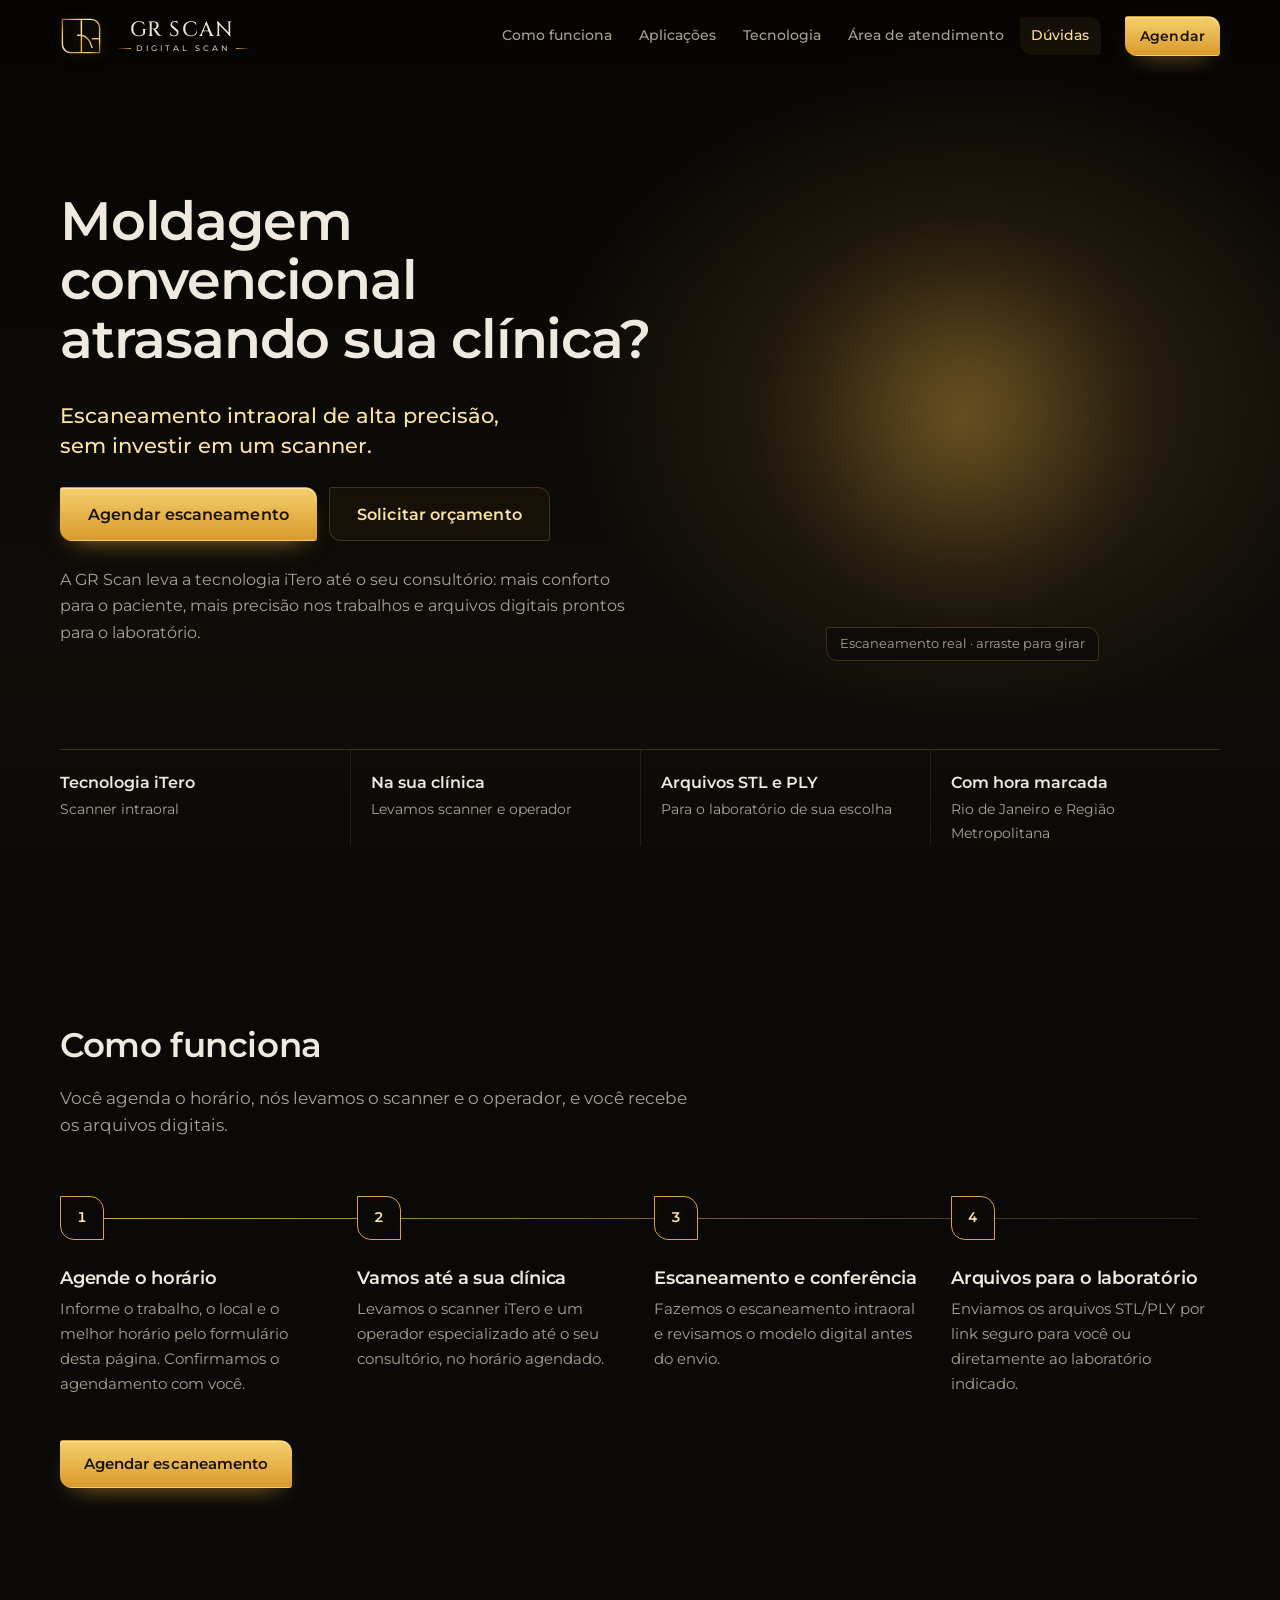
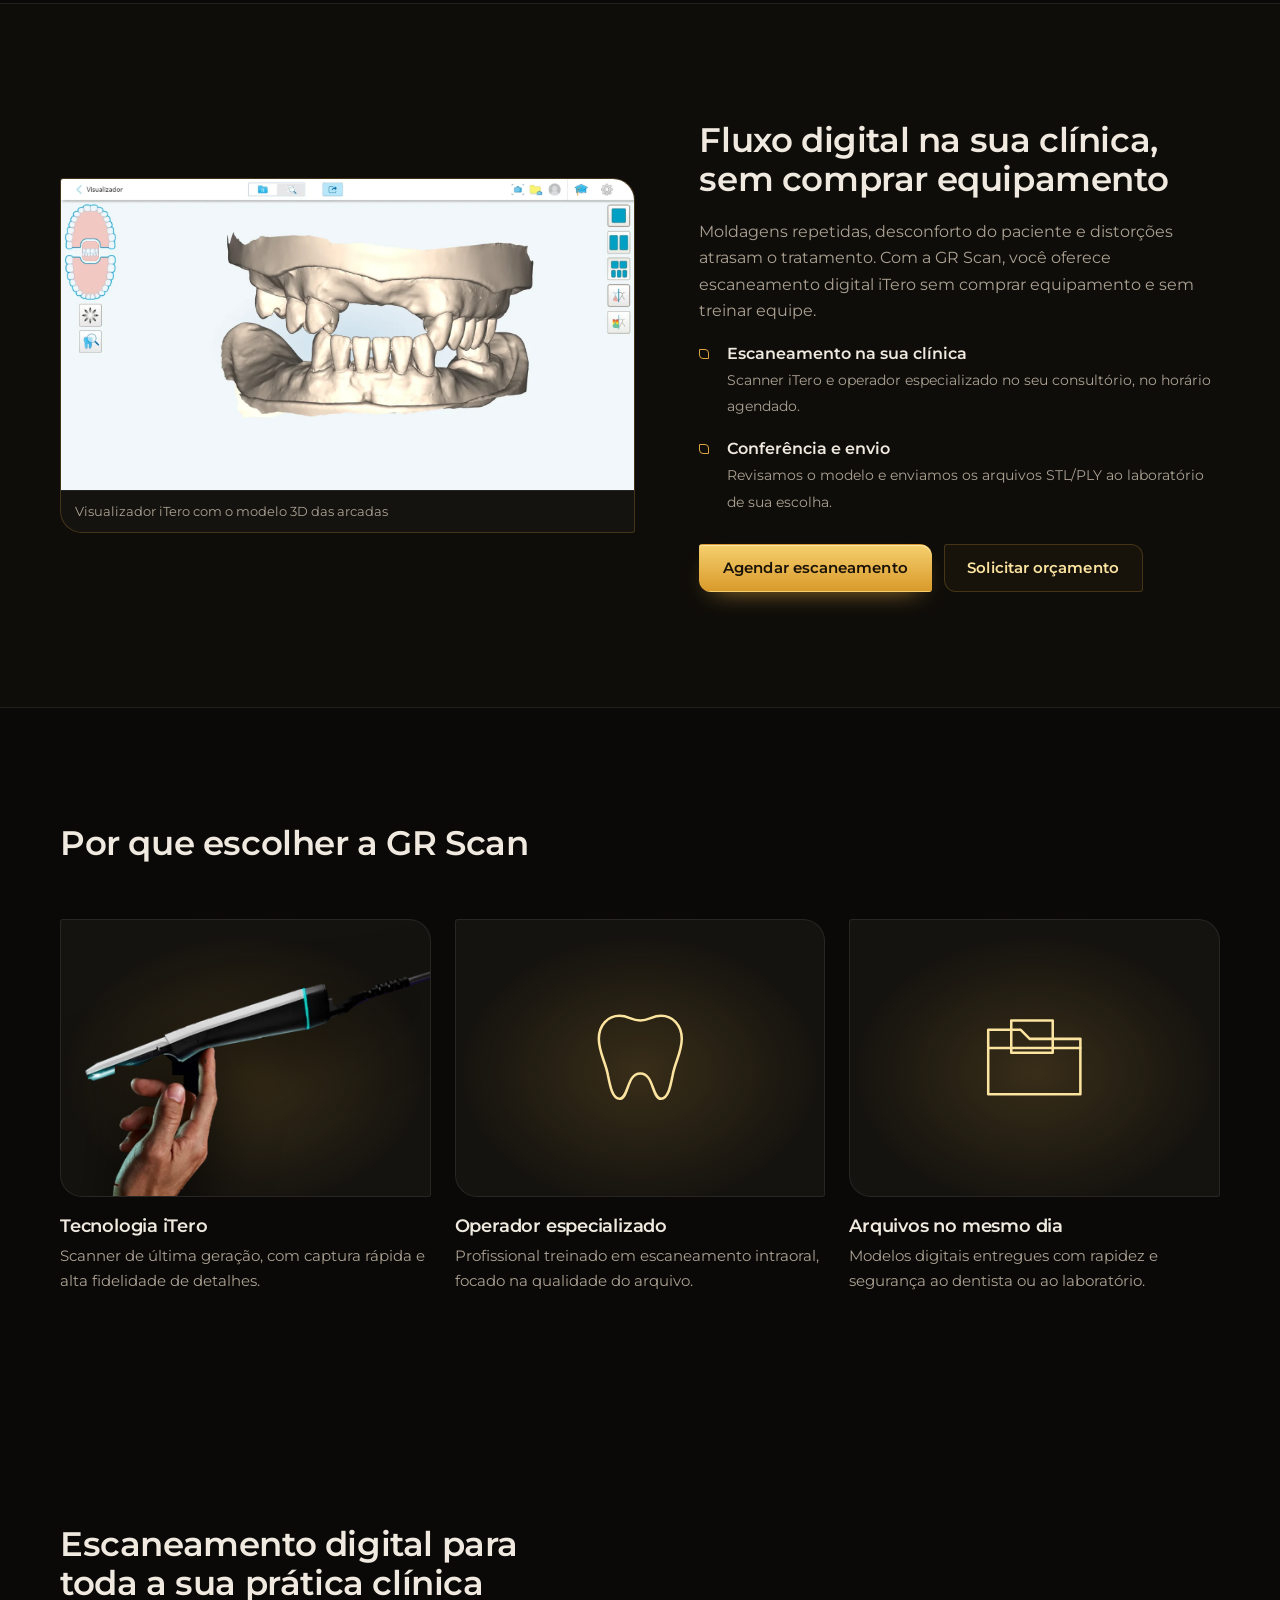
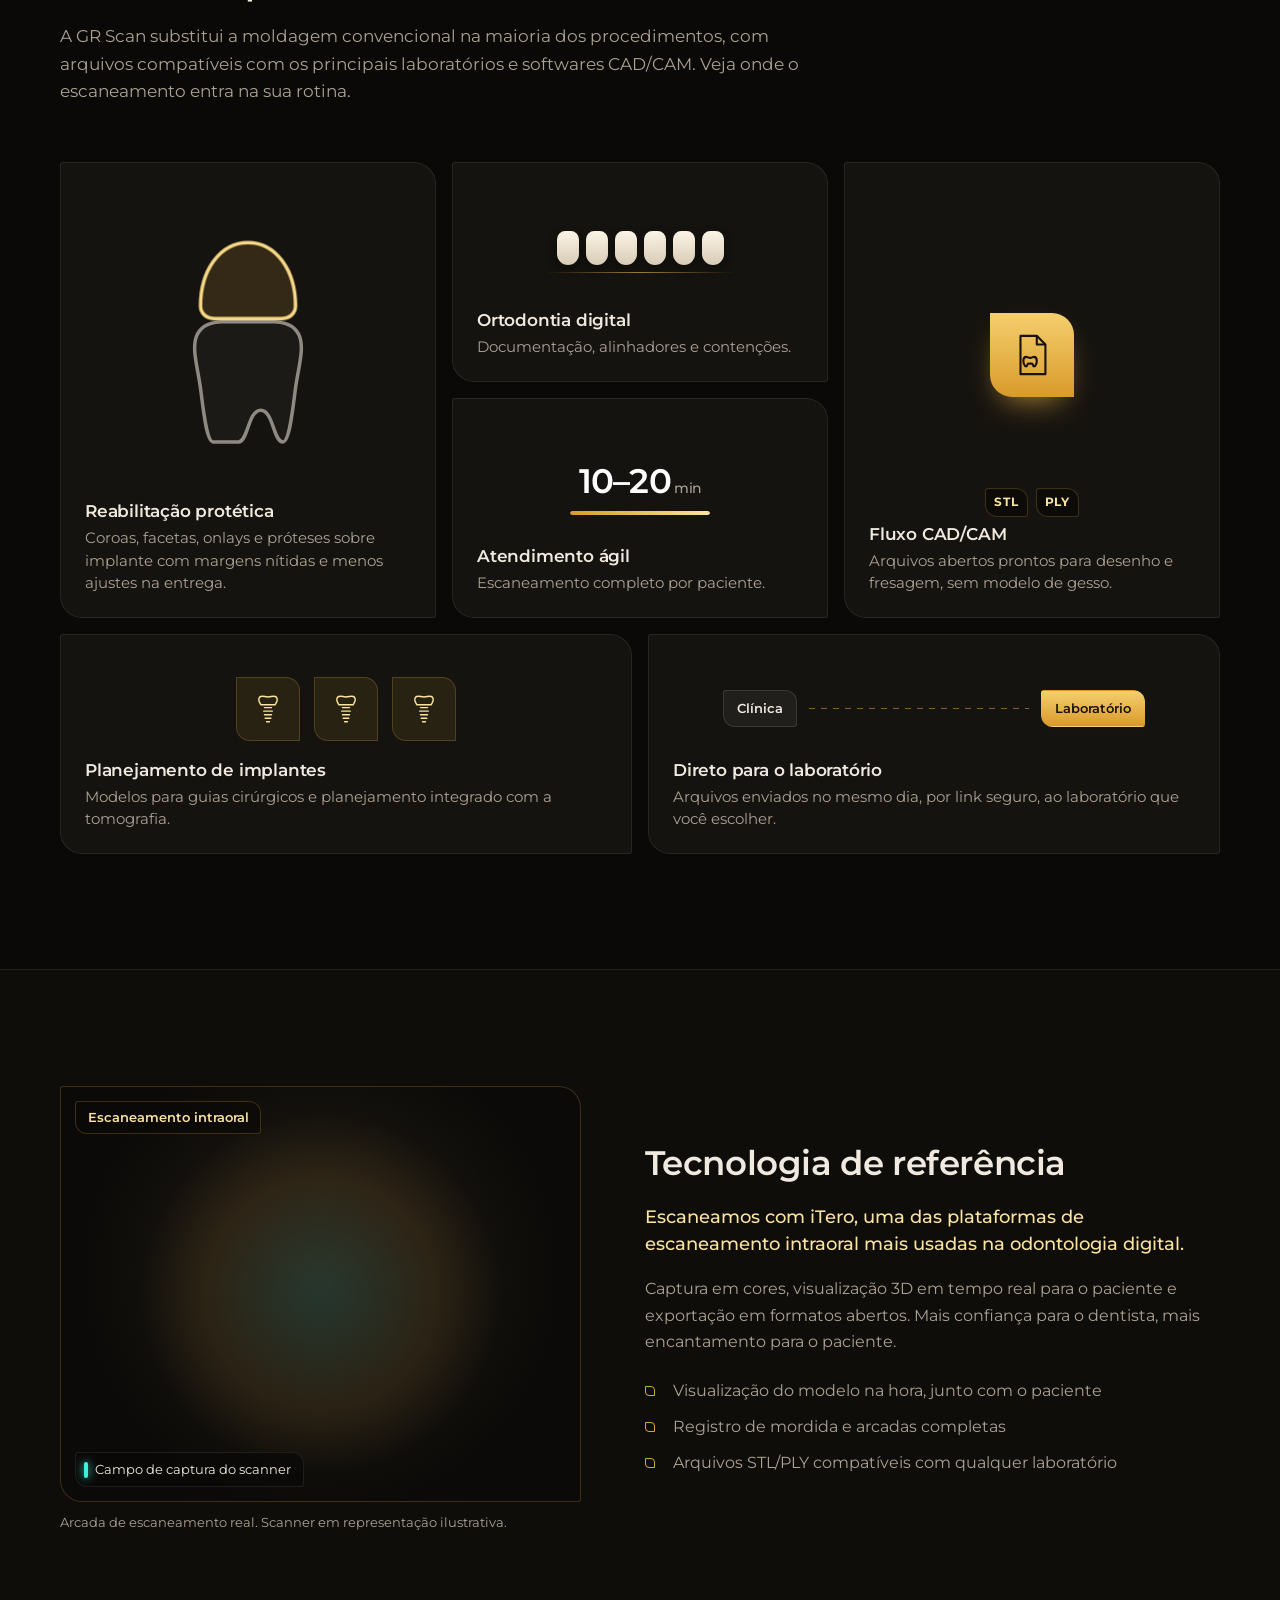
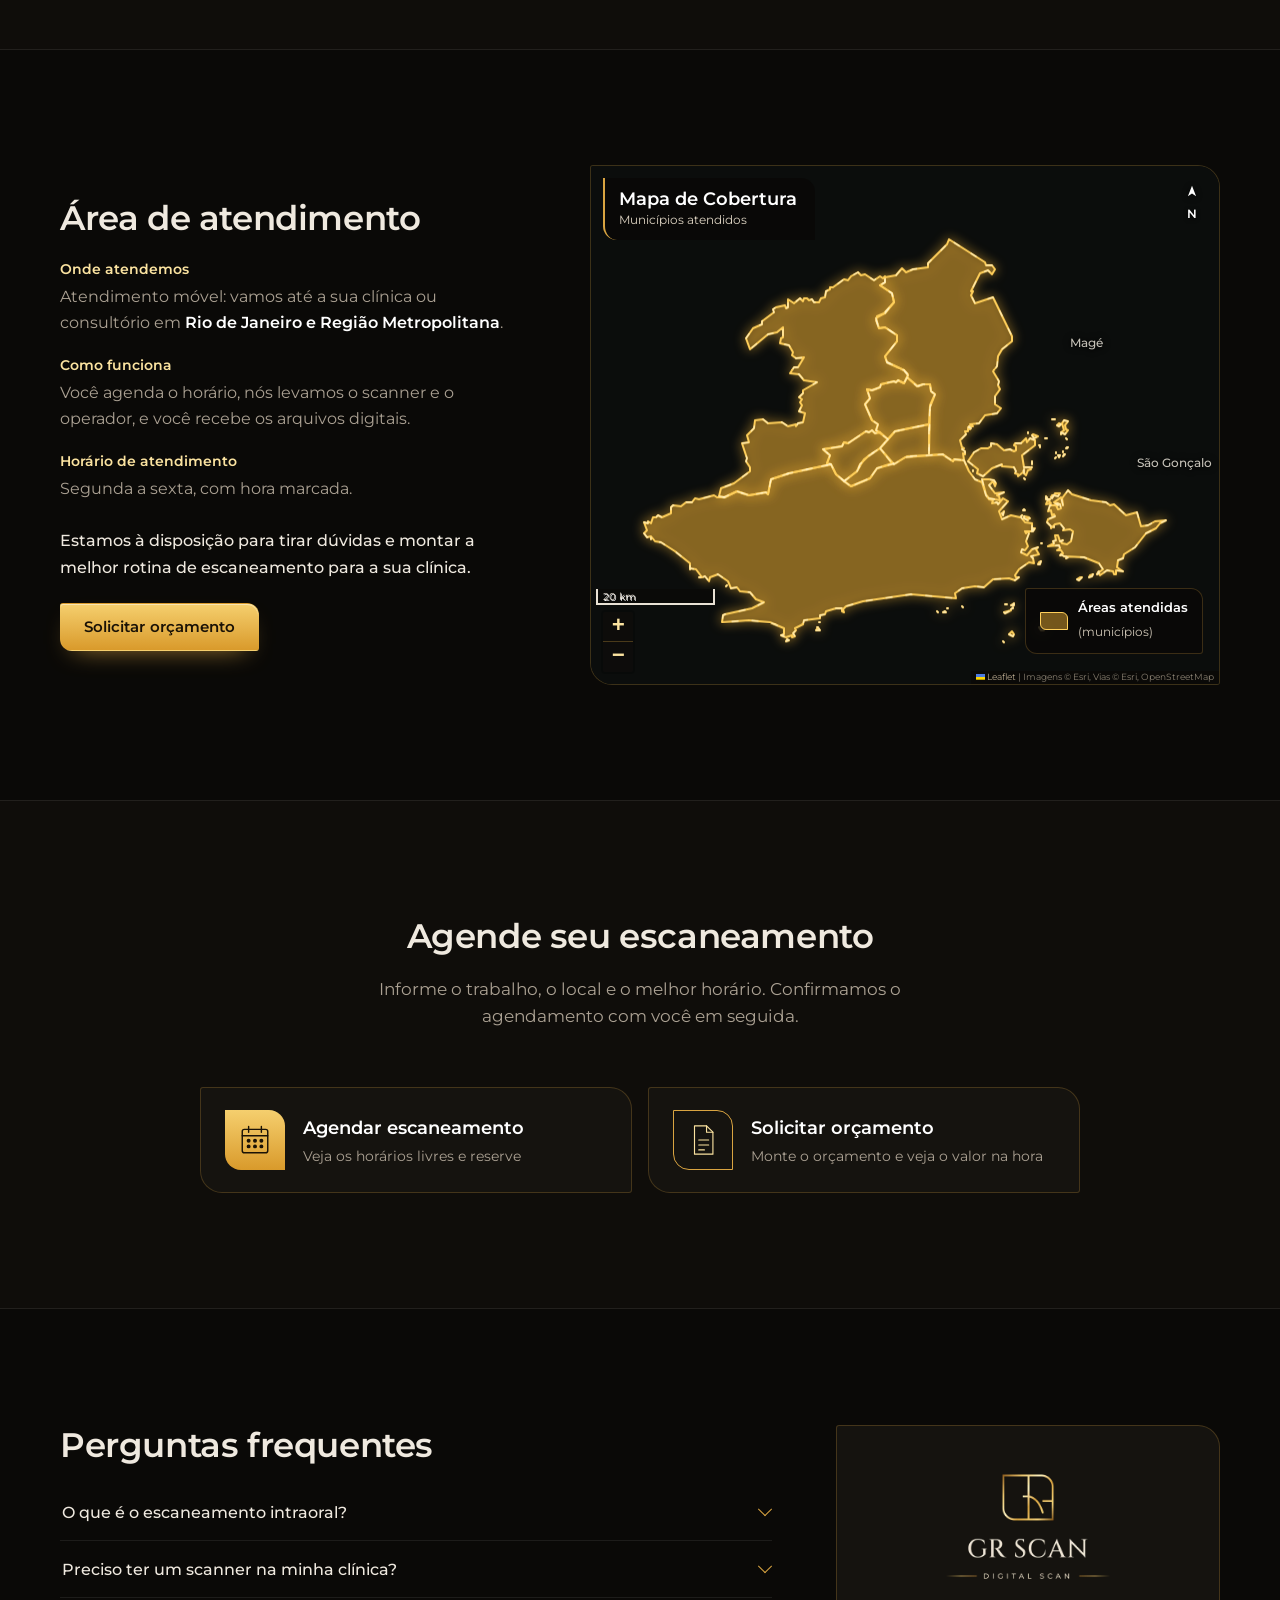
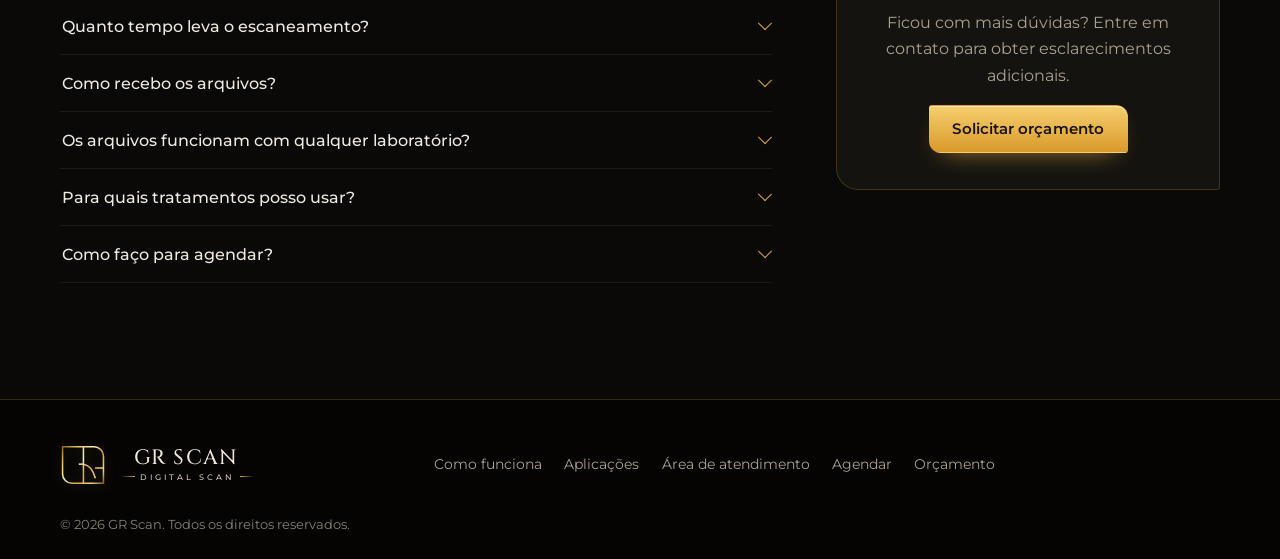
==== commit bce82d9a: "Release 2.3: WhatsApp invitation link Co-Authored-By: Claude Opus 5.5 <noreply@anthropic.com> Claude" ====
--- a/index.html
+++ b/index.html
@@ -22,8 +22,8 @@
   <link rel="preconnect" href="https://fonts.googleapis.com">
   <link rel="preconnect" href="https://fonts.gstatic.com" crossorigin>
   <link href="https://fonts.googleapis.com/css2?family=Cinzel:wght@500&family=Montserrat:wght@400;500;600;700&display=swap" rel="stylesheet">
-  <meta name="grscan-versao" content="2.2" data-data="2026-11-18" data-resumo="Ajustes no orçamento">
-  <link rel="stylesheet" href="styles.css?v=2.2">
+  <meta name="grscan-versao" content="2.3" data-data="2026-11-18" data-resumo="Link de convite para o WhatsApp">
+  <link rel="stylesheet" href="styles.css?v=2.3">
   <script type="importmap">{"imports":{"three":"https://cdn.jsdelivr.net/npm/three@0.160.0/build/three.module.js","three/addons/":"https://cdn.jsdelivr.net/npm/three@0.160.0/examples/jsm/"}}</script>
   <script>self.ModelViewerElement = self.ModelViewerElement || {}; self.ModelViewerElement.dracoDecoderLocation = new URL("assets/vendor/draco/", location.href).href;</script>
   <script type="module" src="https://cdn.jsdelivr.net/npm/@google/model-viewer@3.5.0/dist/model-viewer.min.js"></script>
@@ -656,8 +656,8 @@
 
   <a class="wa-float" data-whatsapp href="#" aria-label="Falar no WhatsApp"><svg class="i-wa" viewBox="0 0 32 32" aria-hidden="true"><path d="M16 3a13 13 0 0 0-11.2 19.6L3 29l6.6-1.7A13 13 0 1 0 16 3Zm0 23.7c-2 0-4-.6-5.7-1.6l-.4-.2-3.9 1 1-3.8-.3-.4A10.7 10.7 0 1 1 16 26.7Zm5.9-8c-.3-.2-1.9-1-2.2-1-.3-.1-.5-.2-.7.1l-1 1.2c-.2.2-.4.3-.7.1-.3-.2-1.4-.5-2.6-1.6-1-.9-1.6-1.9-1.8-2.2-.2-.3 0-.5.1-.7l.5-.6.3-.6v-.5l-1-2.4c-.3-.6-.5-.5-.7-.5h-.6c-.2 0-.6.1-.9.4-.3.3-1.1 1.1-1.1 2.7s1.2 3.2 1.3 3.4c.2.2 2.3 3.5 5.6 4.9 2.8 1.1 3.3.9 3.9.8.6 0 1.9-.8 2.2-1.6.3-.8.3-1.4.2-1.6l-.8-.3Z" fill="currentColor"/></svg></a>
 
-  <script src="assets/orcamento-calculo.js?v=2.2"></script>
-  <script src="script.js?v=2.2"></script>
+  <script src="assets/orcamento-calculo.js?v=2.3"></script>
+  <script src="script.js?v=2.3"></script>
   <script>
     /* Barra de versão do deploy: só aparece com ?versao no endereço (ver CLAUDE.md).
        Fica aqui, e não no script.js, para funcionar mesmo se styles.css ou script.js forem de outra versão. */
--- a/styles.css
+++ b/styles.css
@@ -9,7 +9,7 @@
 
 @layer tokens {
   :root {
-    --grscan-versao: "2.2"; /* versão do deploy: não editar à mão (ver CLAUDE.md) */
+    --grscan-versao: "2.3"; /* versão do deploy: não editar à mão (ver CLAUDE.md) */
     --bg: #0a0907;
     --bg-2: #0f0d0a;
     --panel: #15130f;
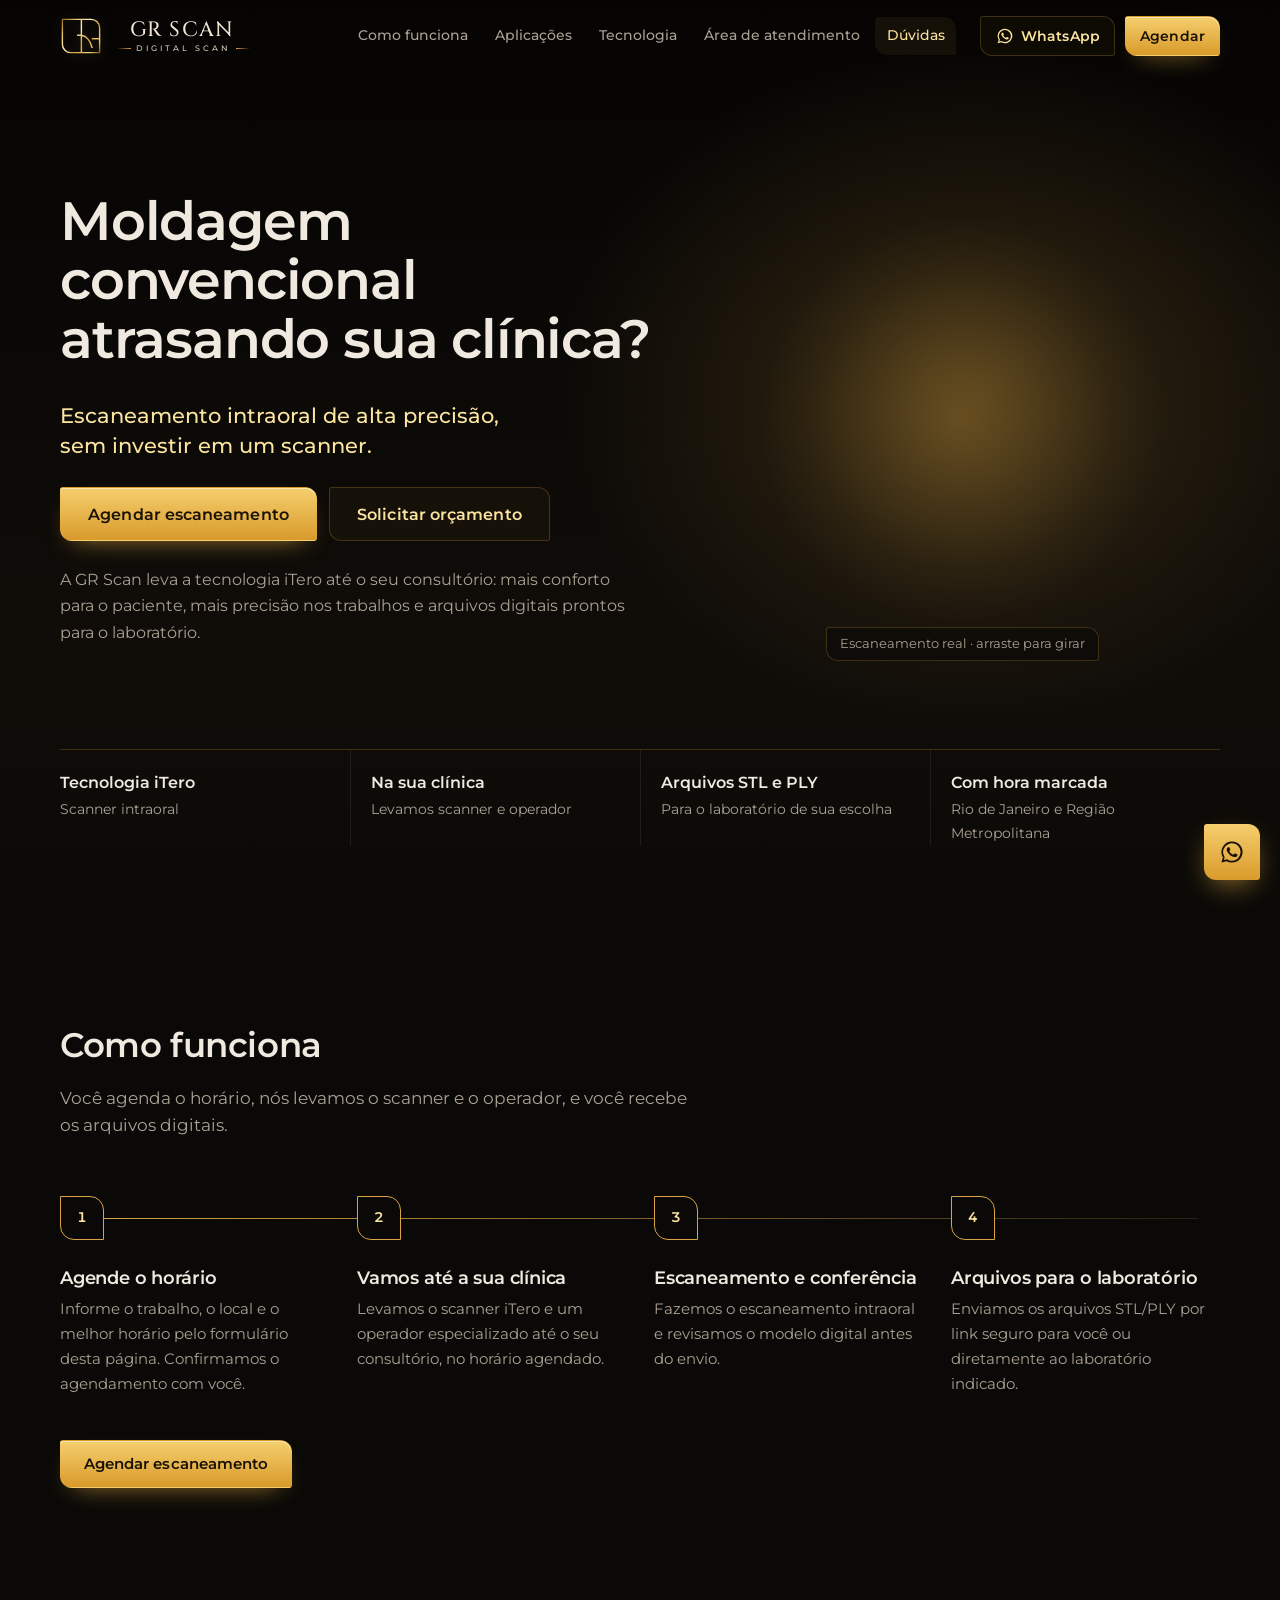
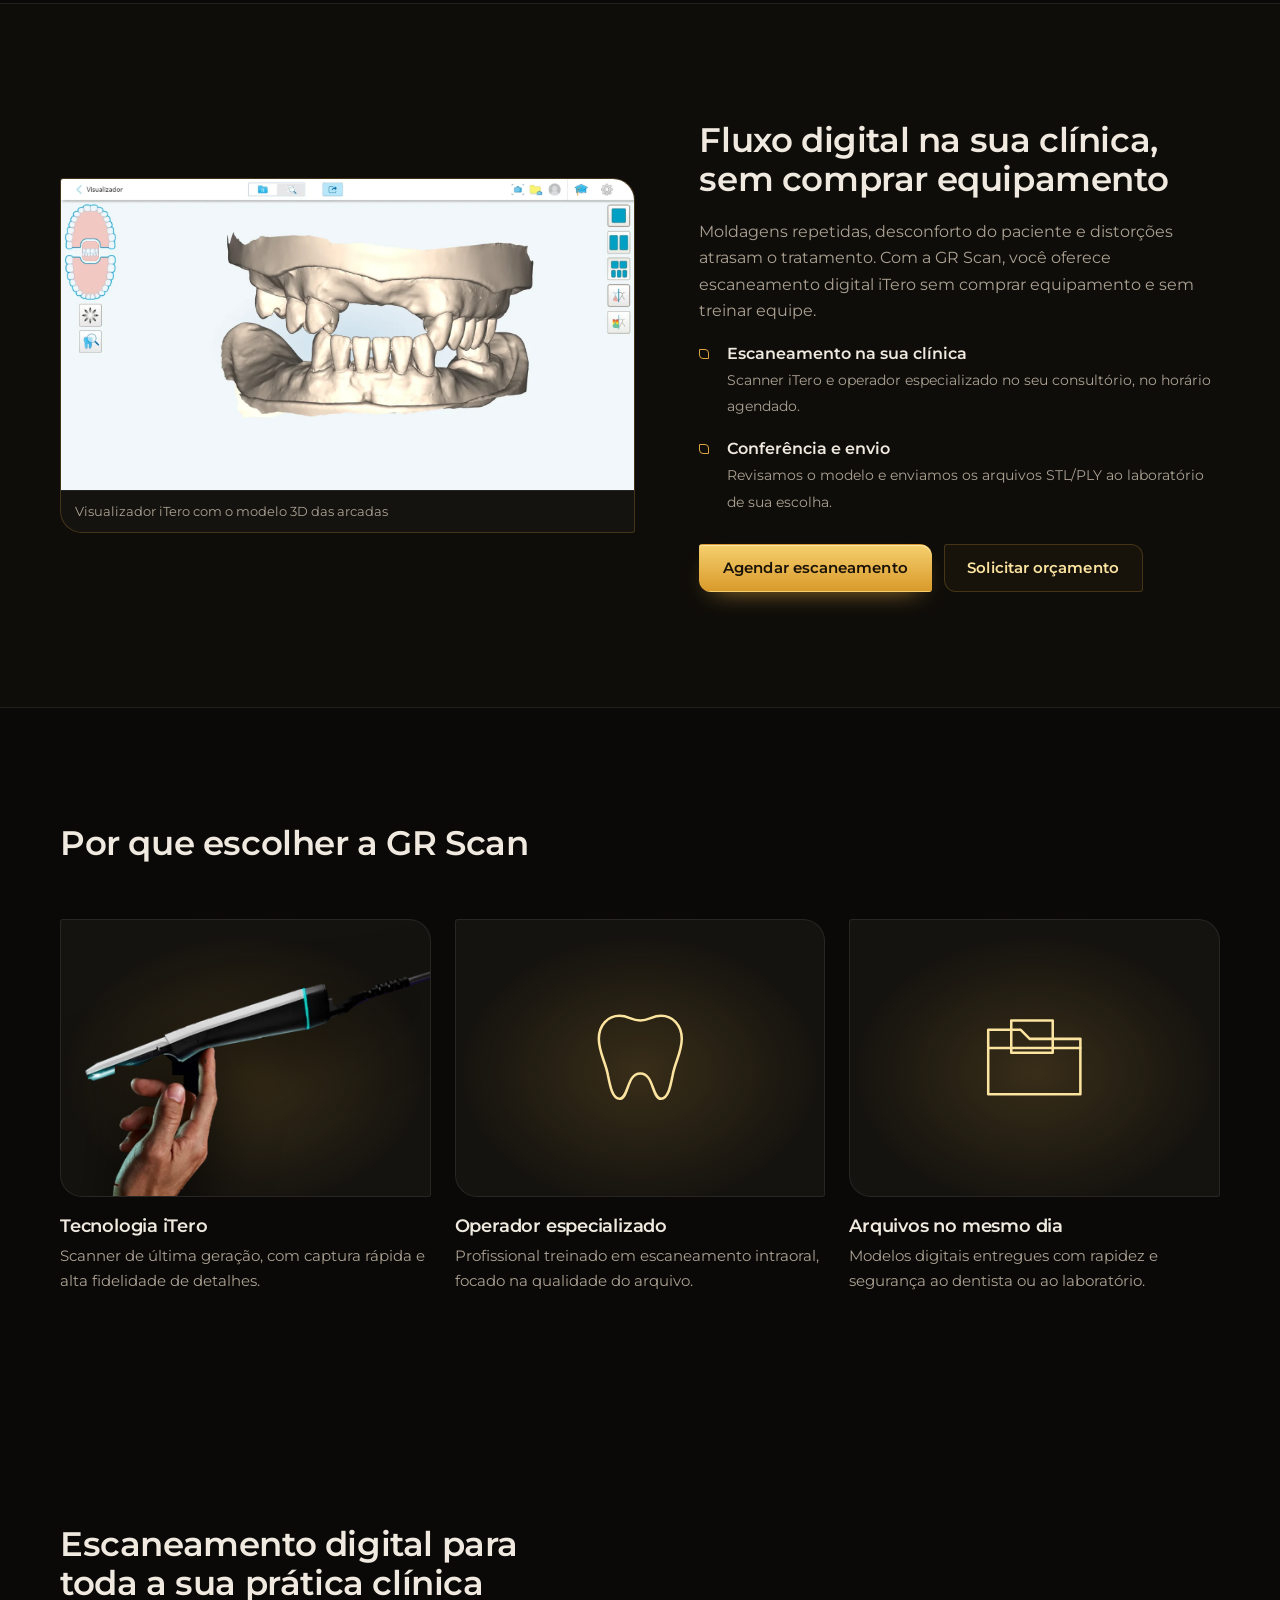
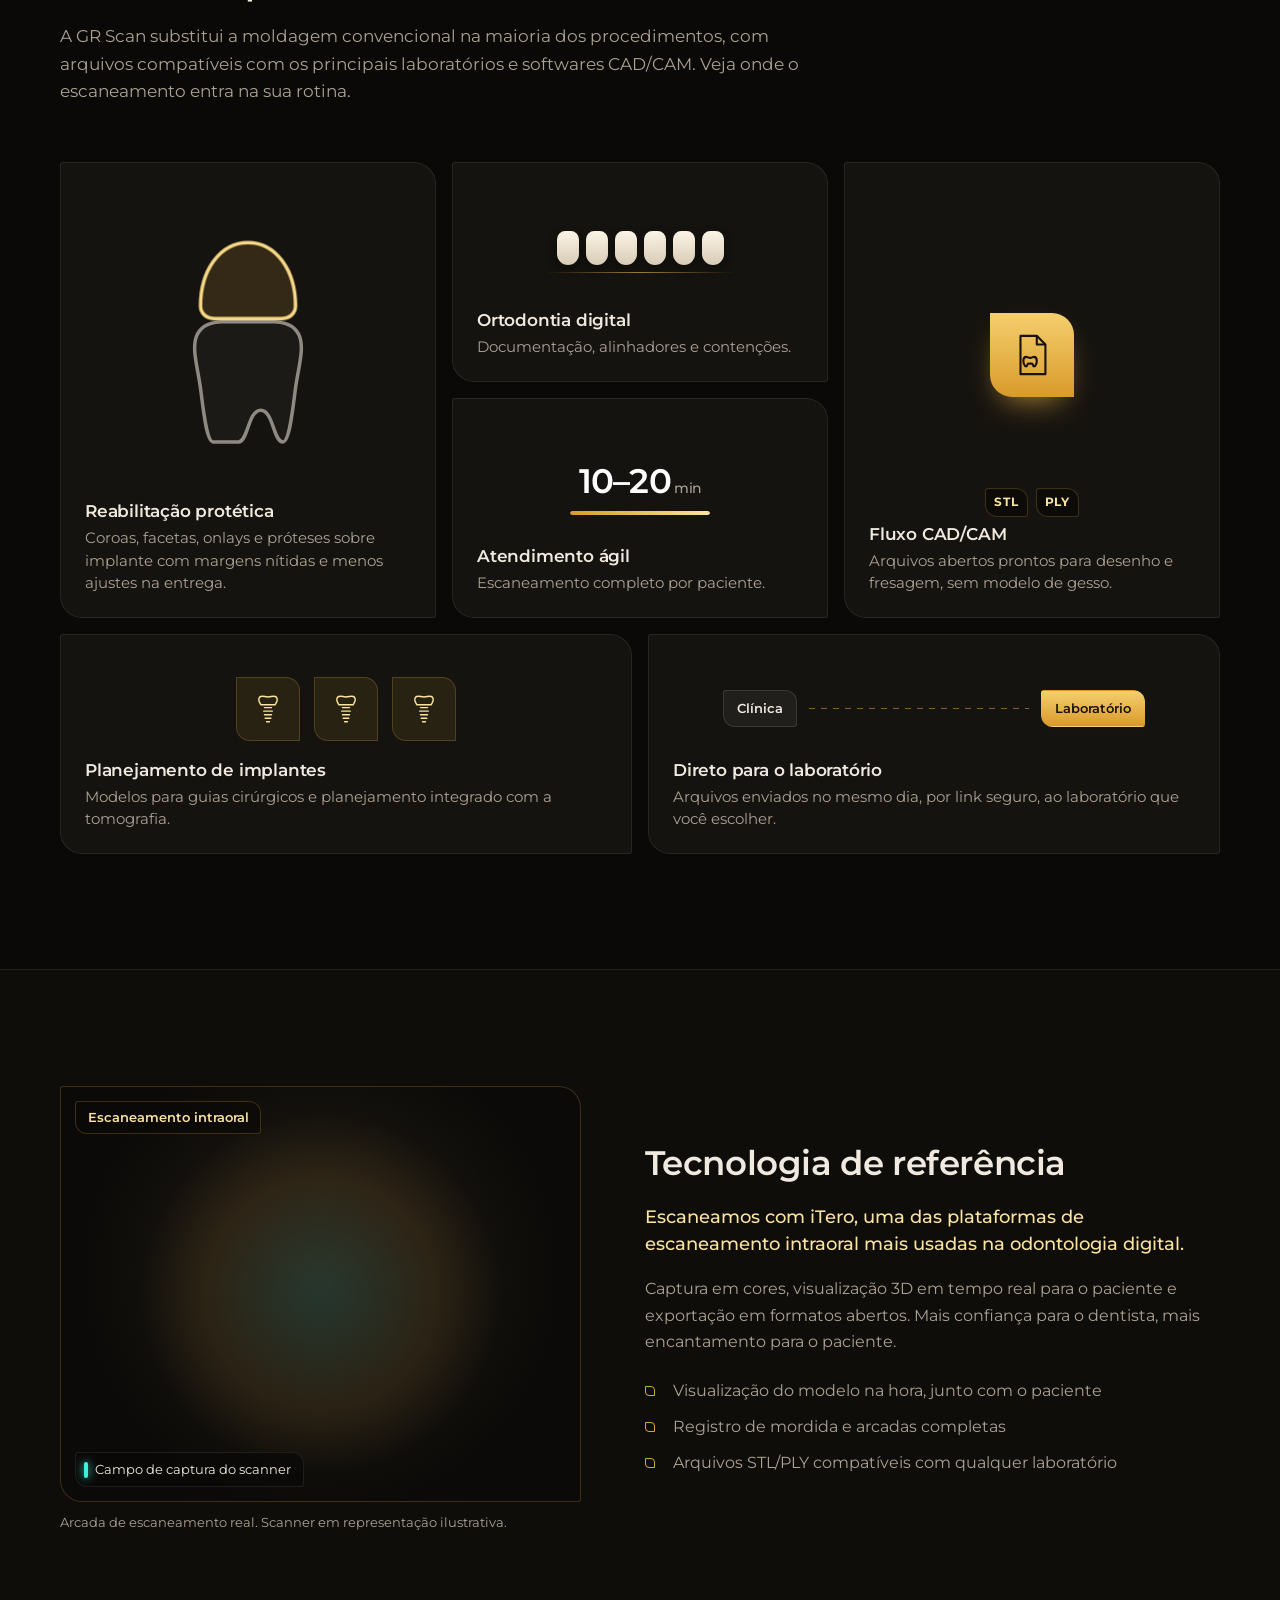
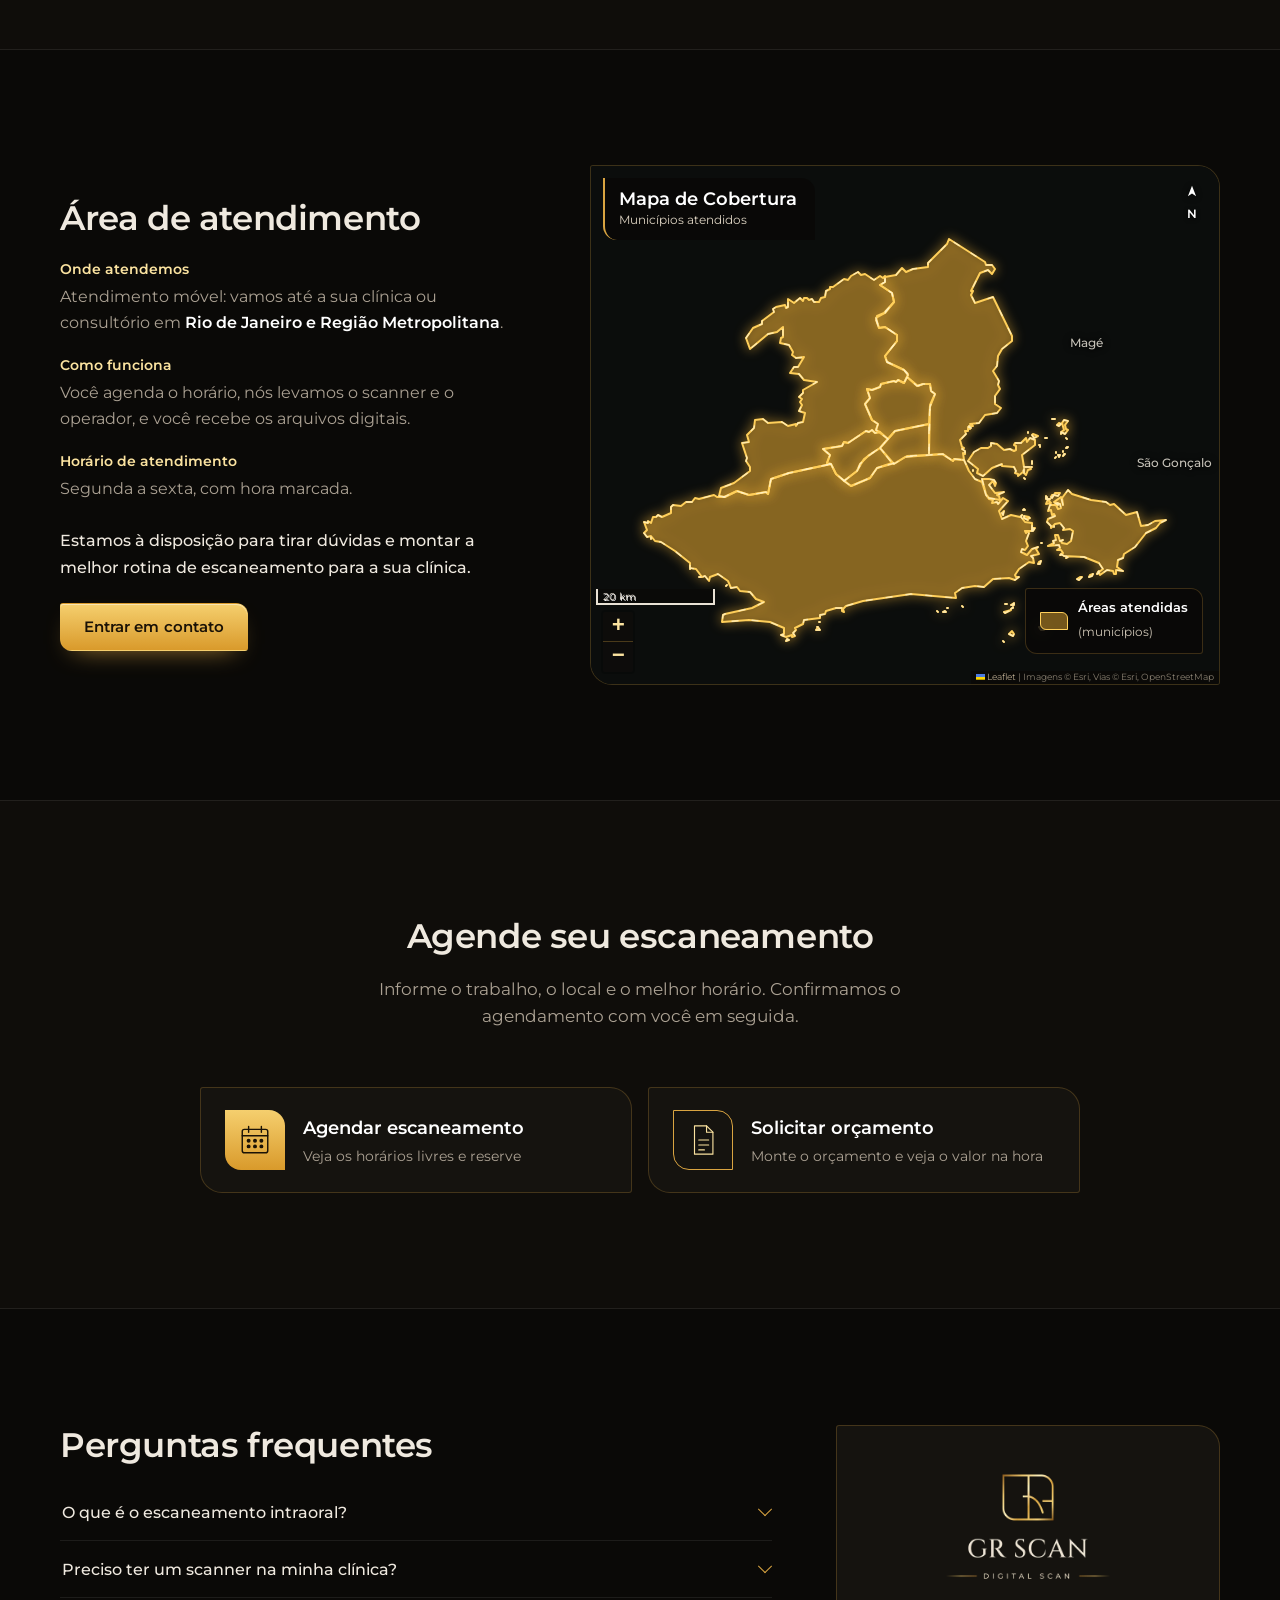
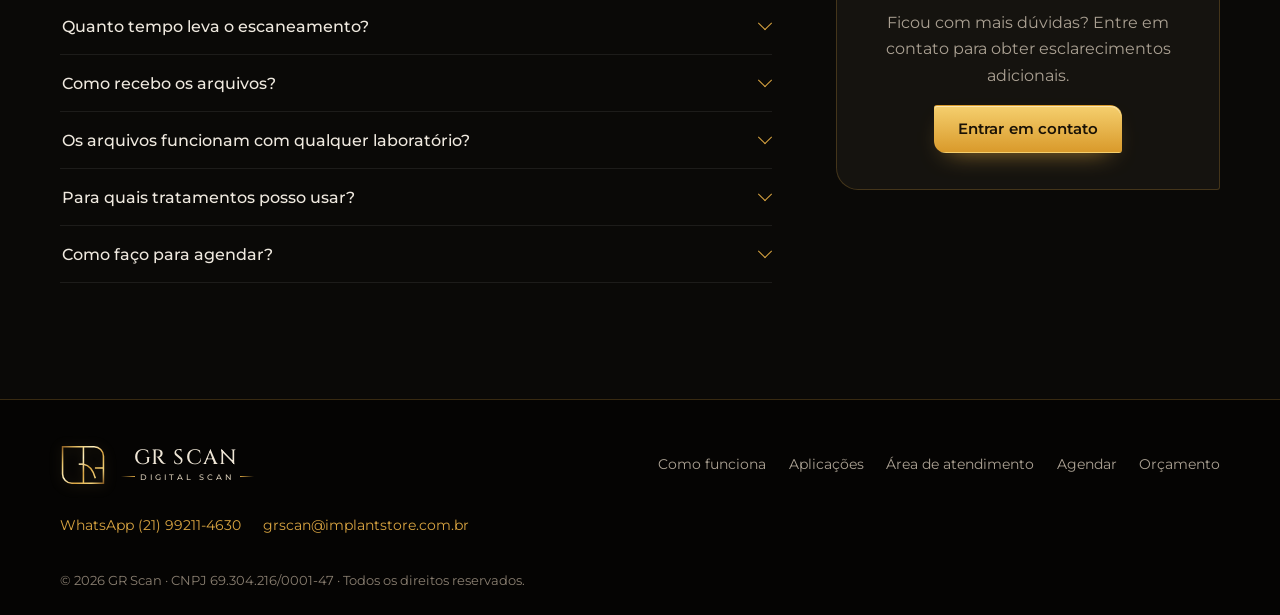
==== commit a9ff5555: "Release 2.4: WhatsApp and e-mail contacts, CNPJ in footer Co-Authored-By: Claude Opus 5.5 <noreply@a" ====
--- a/index.html
+++ b/index.html
@@ -22,8 +22,8 @@
   <link rel="preconnect" href="https://fonts.googleapis.com">
   <link rel="preconnect" href="https://fonts.gstatic.com" crossorigin>
   <link href="https://fonts.googleapis.com/css2?family=Cinzel:wght@500&family=Montserrat:wght@400;500;600;700&display=swap" rel="stylesheet">
-  <meta name="grscan-versao" content="2.3" data-data="2026-11-18" data-resumo="Link de convite para o WhatsApp">
-  <link rel="stylesheet" href="styles.css?v=2.3">
+  <meta name="grscan-versao" content="2.4" data-data="2026-11-21" data-resumo="WhatsApp, e-mail e CNPJ">
+  <link rel="stylesheet" href="styles.css?v=2.4">
   <script type="importmap">{"imports":{"three":"https://cdn.jsdelivr.net/npm/three@0.160.0/build/three.module.js","three/addons/":"https://cdn.jsdelivr.net/npm/three@0.160.0/examples/jsm/"}}</script>
   <script>self.ModelViewerElement = self.ModelViewerElement || {}; self.ModelViewerElement.dracoDecoderLocation = new URL("assets/vendor/draco/", location.href).href;</script>
   <script type="module" src="https://cdn.jsdelivr.net/npm/@google/model-viewer@3.5.0/dist/model-viewer.min.js"></script>
@@ -31,6 +31,9 @@
   {
     "@context": "https://schema.org",
     "@type": "ProfessionalService",
+    "telephone": "+55-21-99211-4630",
+    "email": "grscan@implantstore.com.br",
+    "taxID": "69.304.216/0001-47",
     "name": "GR Scan",
     "alternateName": "GR Scan Digital Scan",
     "url": "https://grscan.implantstore.com.br/",
@@ -646,18 +649,18 @@
         </ul>
       </nav>
       <ul class="footer__contact">
-        <li><a data-whatsapp href="#">WhatsApp</a></li>
-        <li><a data-email href="#">E-mail</a></li>
+        <li><a data-whatsapp href="#">WhatsApp (21) 99211-4630</a></li>
+        <li><a data-email href="#">grscan@implantstore.com.br</a></li>
         <li><a data-instagram href="#">Instagram</a></li>
       </ul>
     </div>
-    <p class="footer__copy container">© <span id="ano"></span> GR Scan. Todos os direitos reservados.</p>
+    <p class="footer__copy container">© <span id="ano"></span> GR Scan · CNPJ 69.304.216/0001-47 · Todos os direitos reservados.</p>
   </footer>
 
   <a class="wa-float" data-whatsapp href="#" aria-label="Falar no WhatsApp"><svg class="i-wa" viewBox="0 0 32 32" aria-hidden="true"><path d="M16 3a13 13 0 0 0-11.2 19.6L3 29l6.6-1.7A13 13 0 1 0 16 3Zm0 23.7c-2 0-4-.6-5.7-1.6l-.4-.2-3.9 1 1-3.8-.3-.4A10.7 10.7 0 1 1 16 26.7Zm5.9-8c-.3-.2-1.9-1-2.2-1-.3-.1-.5-.2-.7.1l-1 1.2c-.2.2-.4.3-.7.1-.3-.2-1.4-.5-2.6-1.6-1-.9-1.6-1.9-1.8-2.2-.2-.3 0-.5.1-.7l.5-.6.3-.6v-.5l-1-2.4c-.3-.6-.5-.5-.7-.5h-.6c-.2 0-.6.1-.9.4-.3.3-1.1 1.1-1.1 2.7s1.2 3.2 1.3 3.4c.2.2 2.3 3.5 5.6 4.9 2.8 1.1 3.3.9 3.9.8.6 0 1.9-.8 2.2-1.6.3-.8.3-1.4.2-1.6l-.8-.3Z" fill="currentColor"/></svg></a>
 
-  <script src="assets/orcamento-calculo.js?v=2.3"></script>
-  <script src="script.js?v=2.3"></script>
+  <script src="assets/orcamento-calculo.js?v=2.4"></script>
+  <script src="script.js?v=2.4"></script>
   <script>
     /* Barra de versão do deploy: só aparece com ?versao no endereço (ver CLAUDE.md).
        Fica aqui, e não no script.js, para funcionar mesmo se styles.css ou script.js forem de outra versão. */
--- a/styles.css
+++ b/styles.css
@@ -9,7 +9,7 @@
 
 @layer tokens {
   :root {
-    --grscan-versao: "2.3"; /* versão do deploy: não editar à mão (ver CLAUDE.md) */
+    --grscan-versao: "2.4"; /* versão do deploy: não editar à mão (ver CLAUDE.md) */
     --bg: #0a0907;
     --bg-2: #0f0d0a;
     --panel: #15130f;
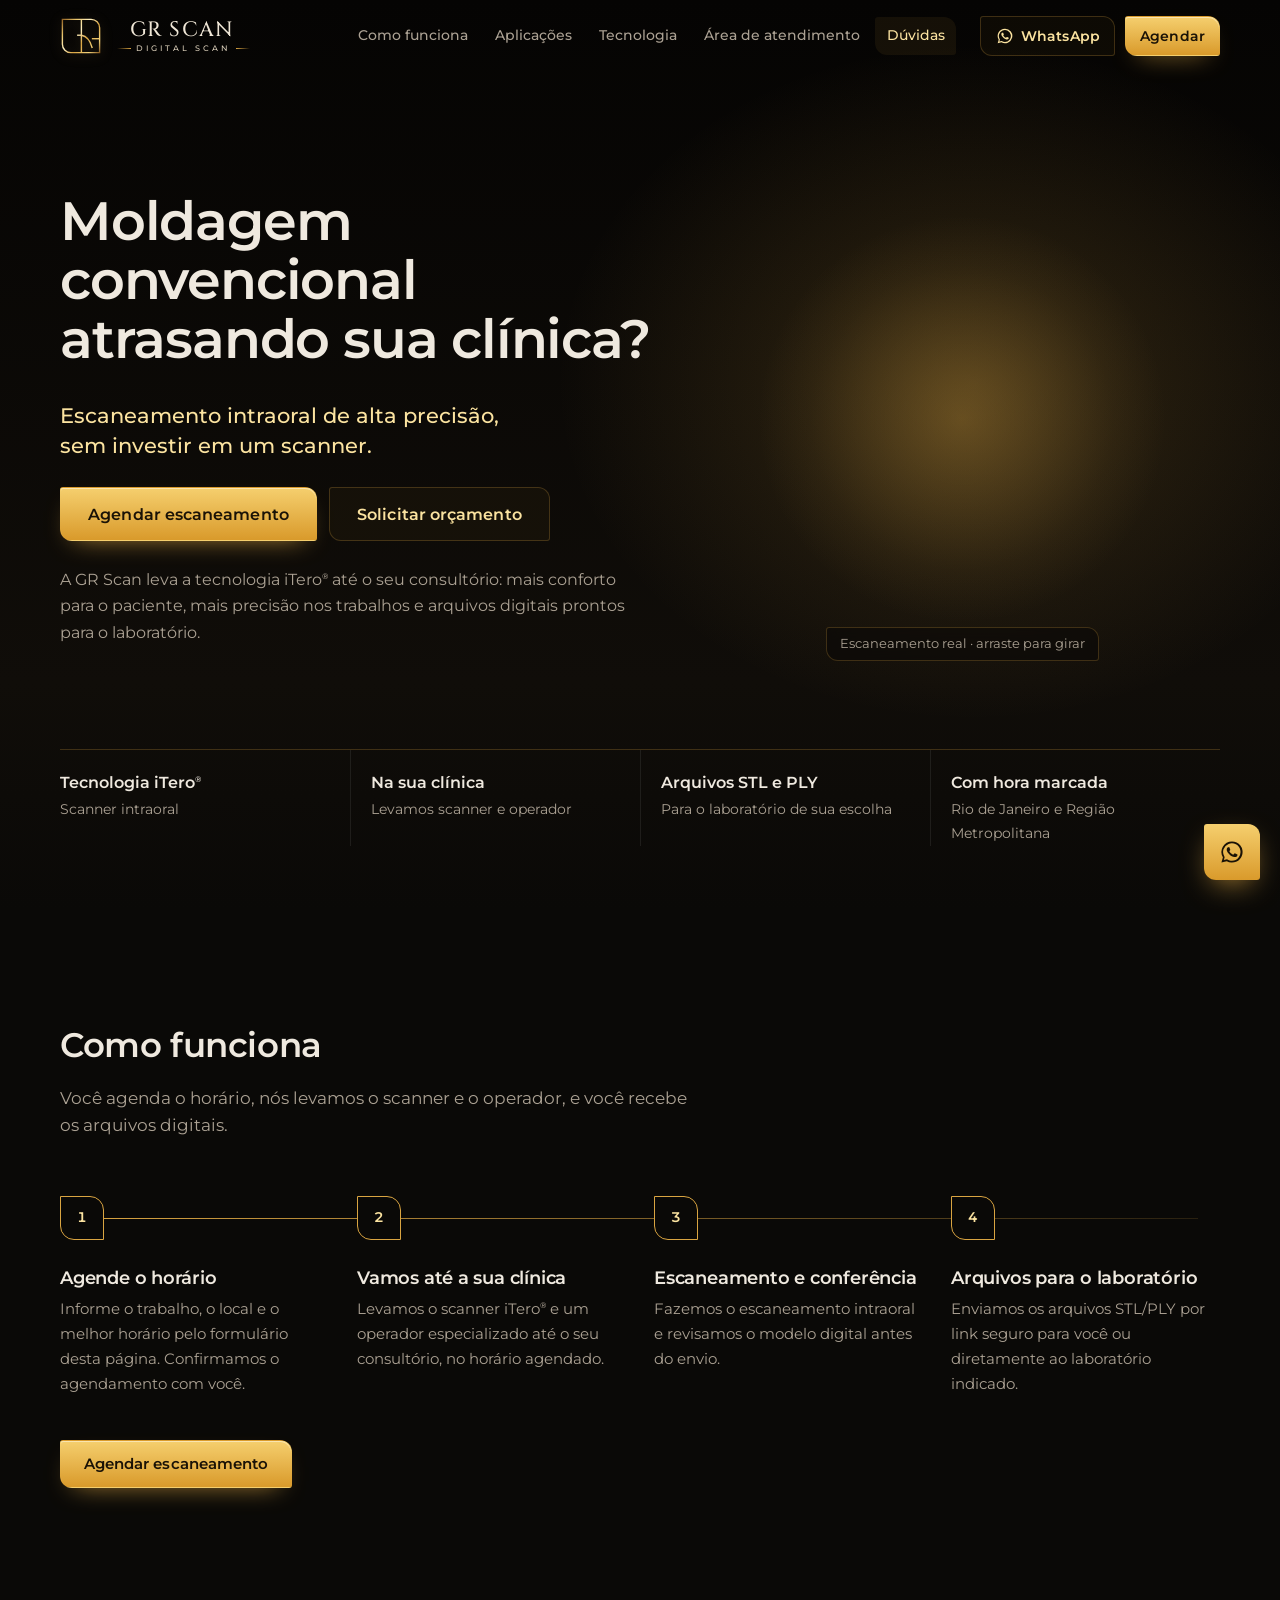
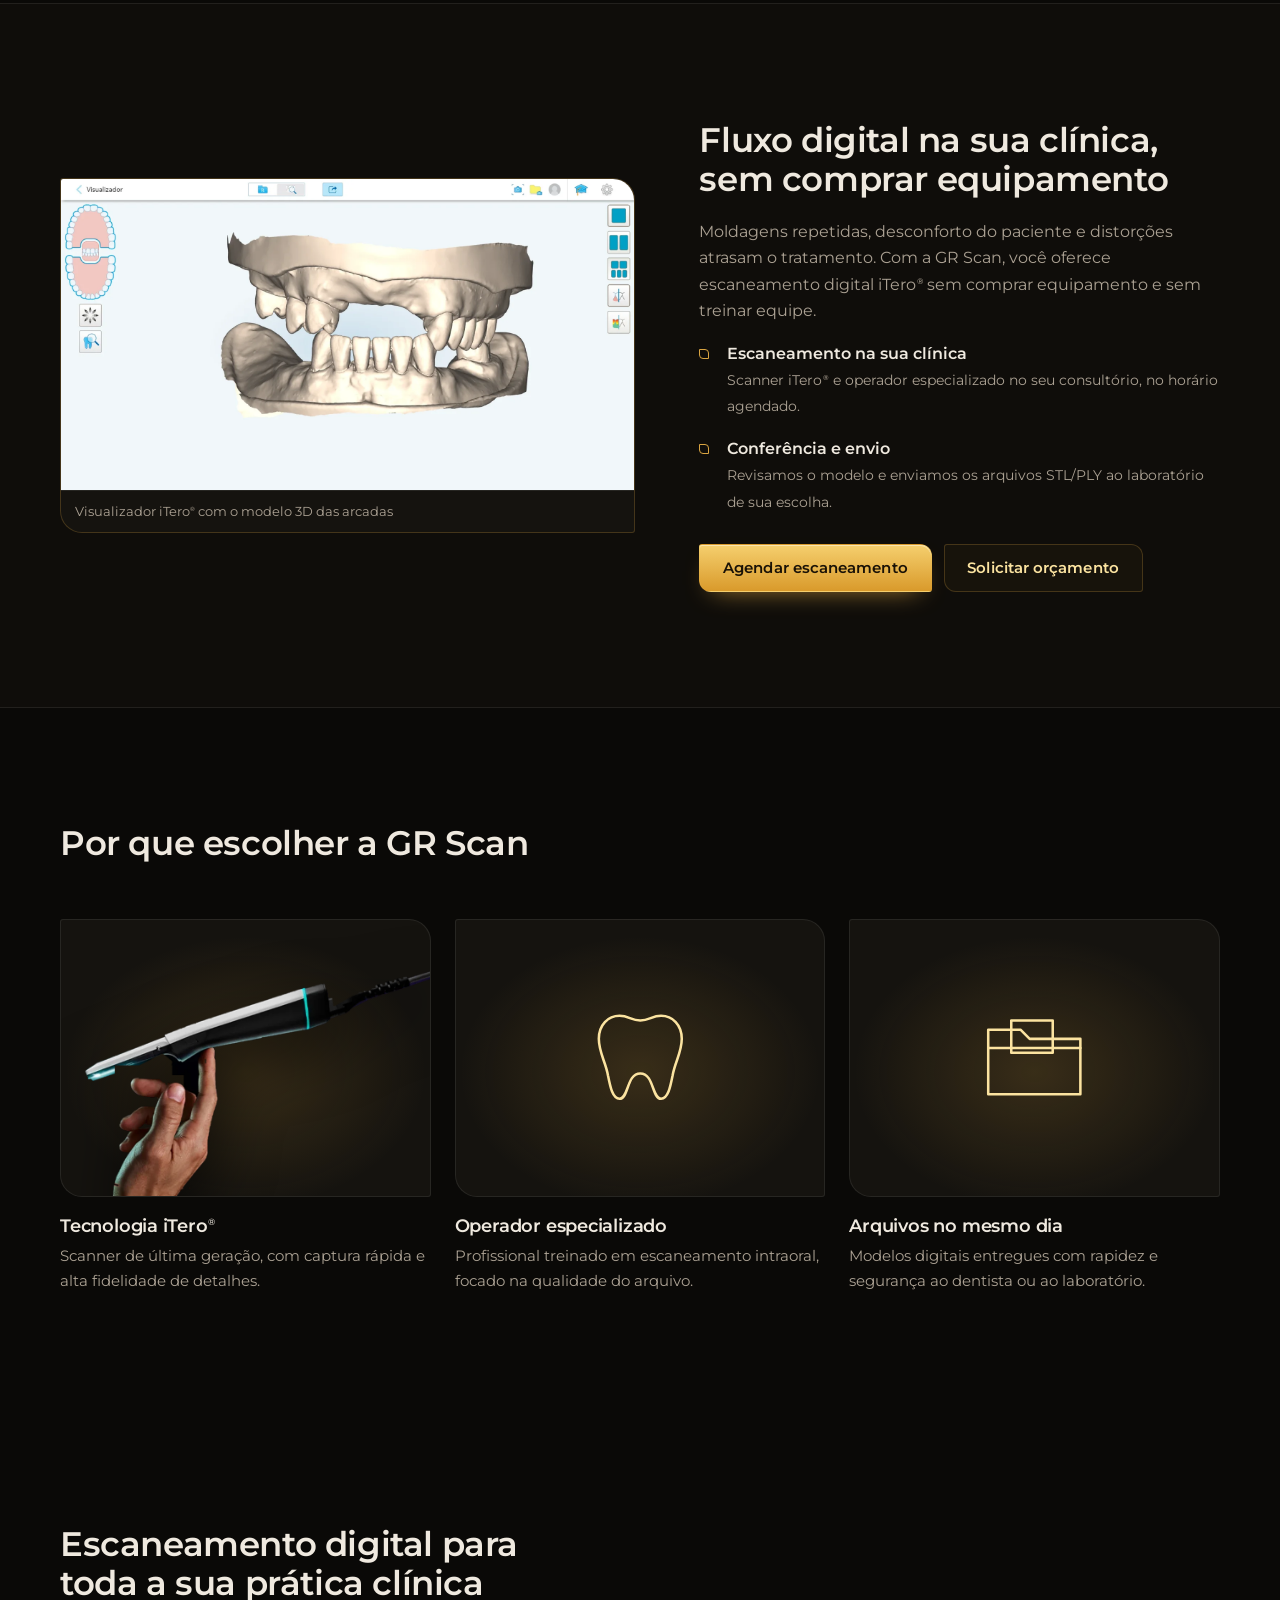
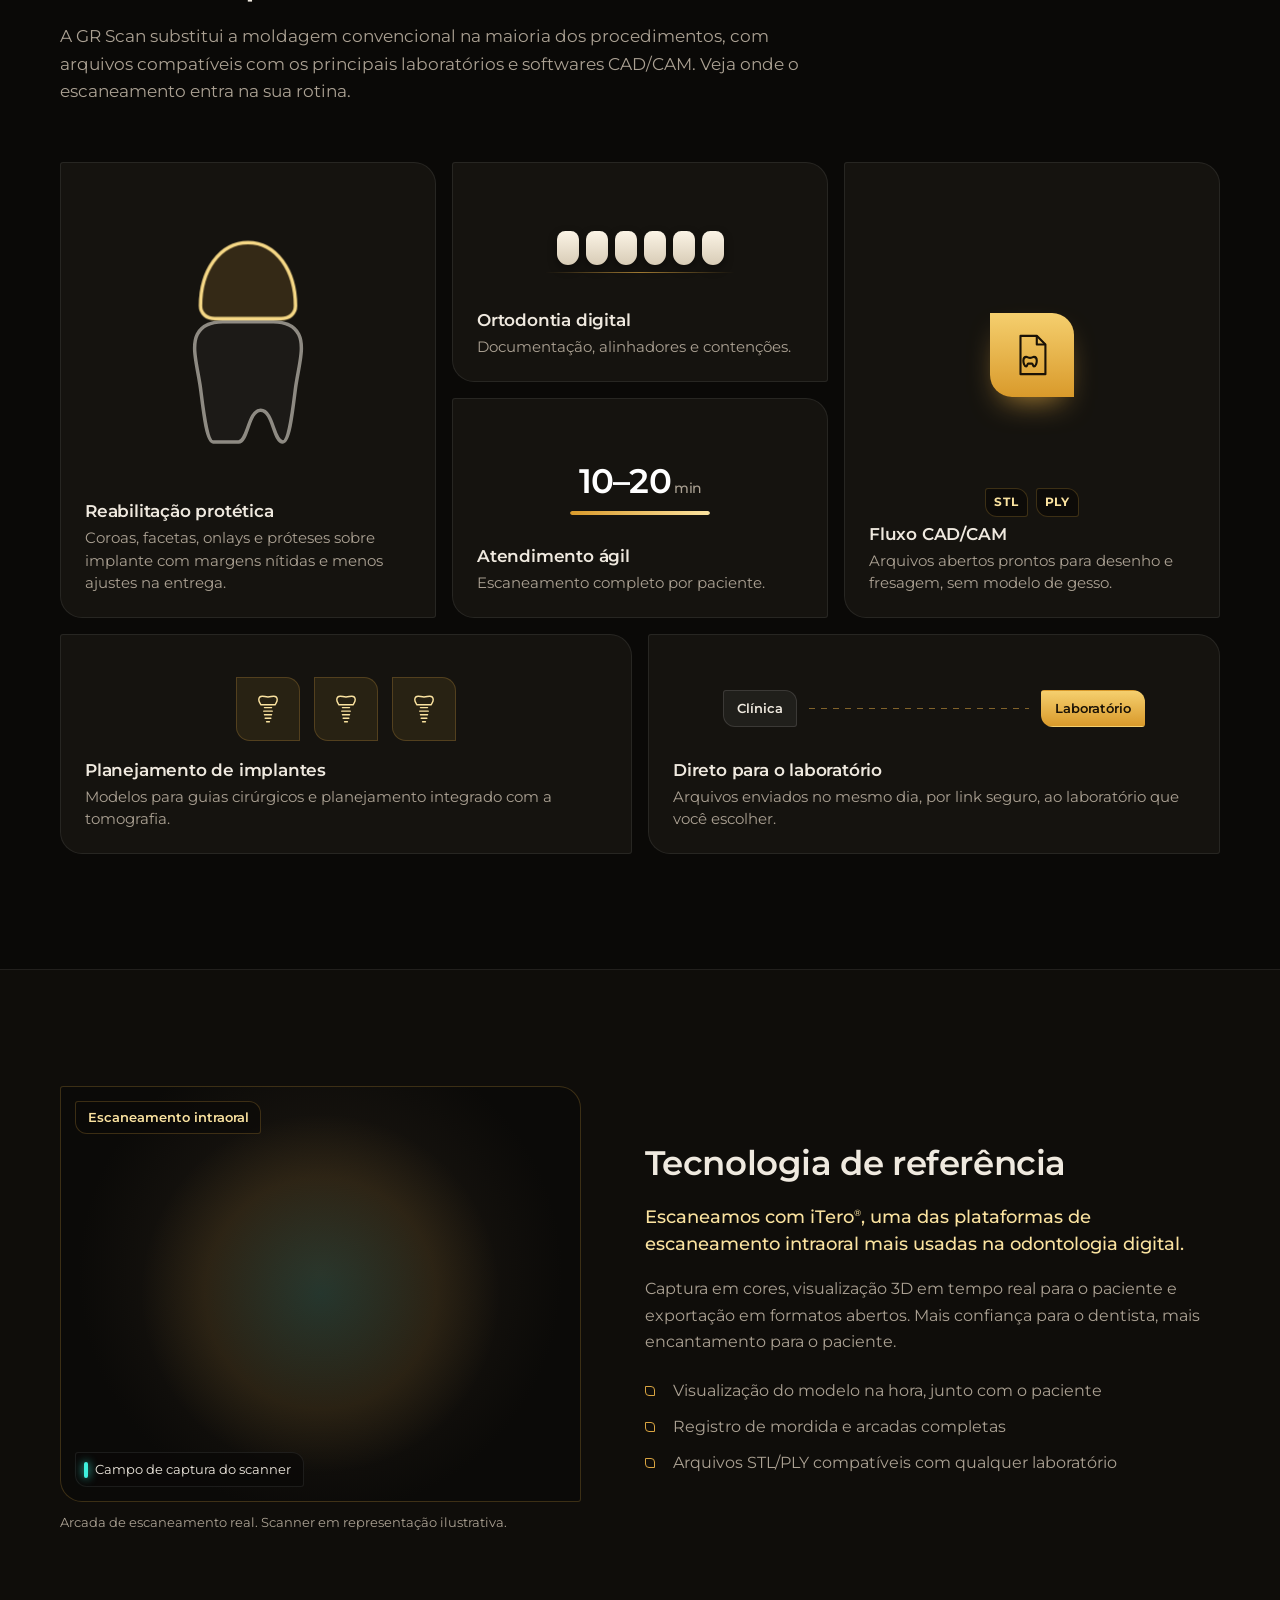
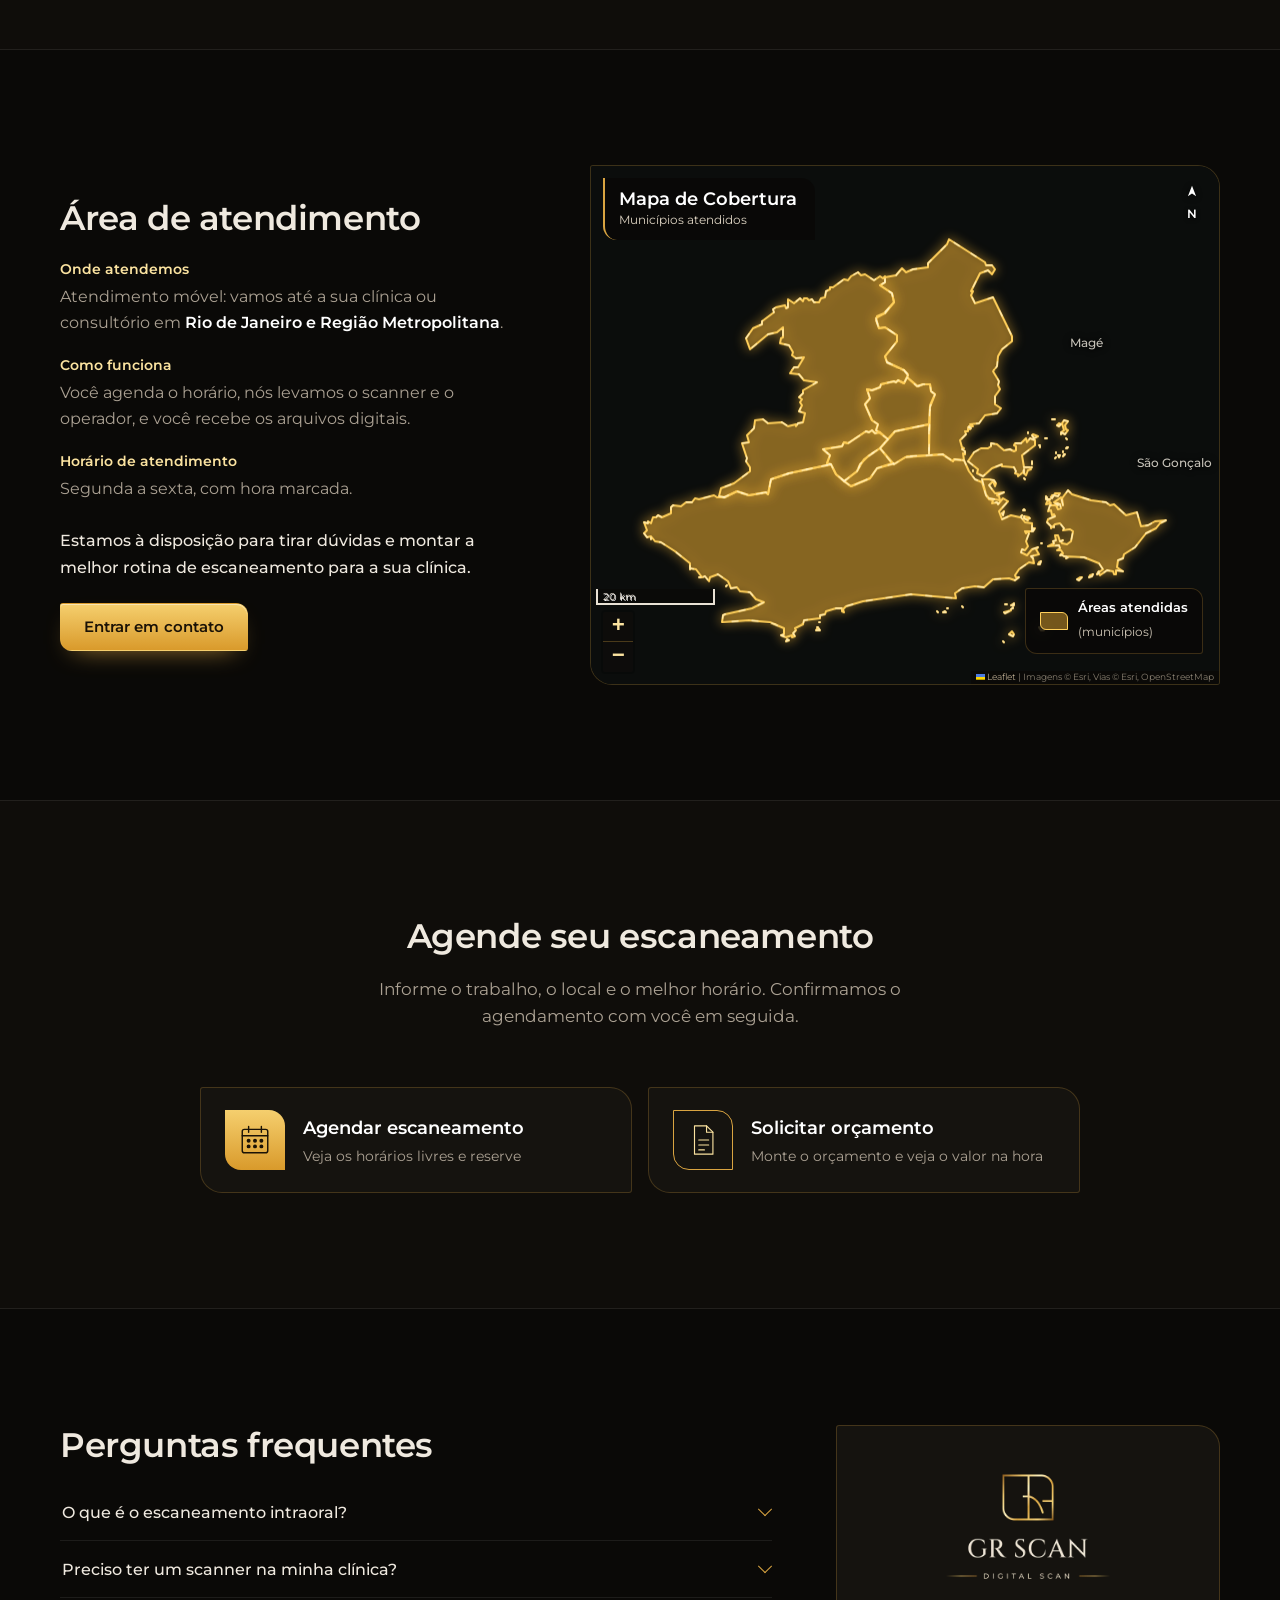
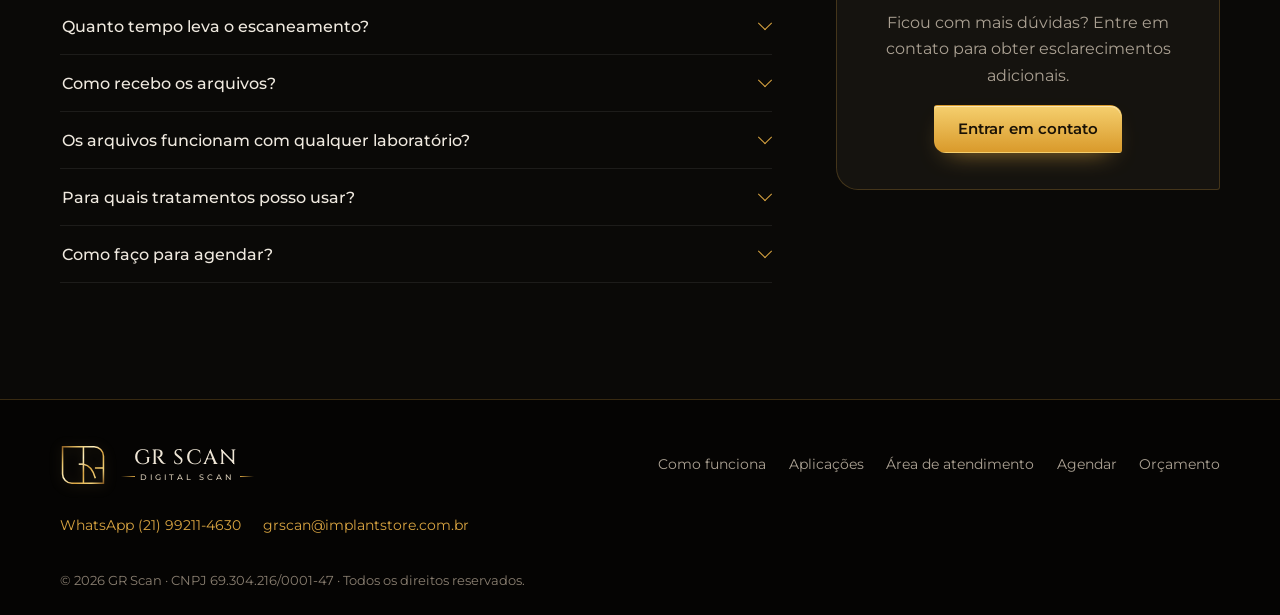
==== commit c609919f: "Add the registered trademark sign to every iTero and Align mention Co-Authored-By: Claude Opus 5.5 <" ====
--- a/index.html
+++ b/index.html
@@ -3,14 +3,14 @@
 <head>
   <meta charset="utf-8">
   <meta name="viewport" content="width=device-width, initial-scale=1">
-  <title>GR Scan — Escaneamento intraoral iTero na sua clínica | Rio de Janeiro</title>
-  <meta name="description" content="Escaneamento intraoral com tecnologia iTero, realizado na sua clínica ou consultório no Rio de Janeiro e Região Metropolitana. Arquivos STL/PLY para o laboratório. Agende online.">
+  <title>GR Scan — Escaneamento intraoral iTero® na sua clínica | Rio de Janeiro</title>
+  <meta name="description" content="Escaneamento intraoral com tecnologia iTero®, realizado na sua clínica ou consultório no Rio de Janeiro e Região Metropolitana. Arquivos STL/PLY para o laboratório. Agende online.">
   <link rel="canonical" href="https://grscan.implantstore.com.br/">
   <meta property="og:type" content="website">
   <meta property="og:locale" content="pt_BR">
   <meta property="og:site_name" content="GR Scan">
   <meta property="og:url" content="https://grscan.implantstore.com.br/">
-  <meta property="og:title" content="GR Scan — Escaneamento intraoral iTero na sua clínica">
+  <meta property="og:title" content="GR Scan — Escaneamento intraoral iTero® na sua clínica">
   <meta property="og:description" content="Leve o fluxo digital para a sua clínica sem investir em um scanner.">
   <meta property="og:image" content="https://grscan.implantstore.com.br/assets/logo-completa.png">
   <meta property="og:image:width" content="1560">
@@ -22,7 +22,7 @@
   <link rel="preconnect" href="https://fonts.googleapis.com">
   <link rel="preconnect" href="https://fonts.gstatic.com" crossorigin>
   <link href="https://fonts.googleapis.com/css2?family=Cinzel:wght@500&family=Montserrat:wght@400;500;600;700&display=swap" rel="stylesheet">
-  <meta name="grscan-versao" content="2.4" data-data="2026-11-21" data-resumo="WhatsApp, e-mail e CNPJ">
+  <meta name="grscan-versao" content="2.4" data-data="2026-11-21" data-resumo="WhatsApp, e-mail, CNPJ e marca registrada">
   <link rel="stylesheet" href="styles.css?v=2.4">
   <script type="importmap">{"imports":{"three":"https://cdn.jsdelivr.net/npm/three@0.160.0/build/three.module.js","three/addons/":"https://cdn.jsdelivr.net/npm/three@0.160.0/examples/jsm/"}}</script>
   <script>self.ModelViewerElement = self.ModelViewerElement || {}; self.ModelViewerElement.dracoDecoderLocation = new URL("assets/vendor/draco/", location.href).href;</script>
@@ -39,12 +39,12 @@
     "url": "https://grscan.implantstore.com.br/",
     "logo": "https://grscan.implantstore.com.br/assets/logo-completa.png",
     "image": "https://grscan.implantstore.com.br/assets/logo-completa.png",
-    "description": "Serviço de escaneamento intraoral com tecnologia iTero realizado na clínica ou consultório do dentista, com envio dos arquivos digitais STL/PLY ao laboratório.",
+    "description": "Serviço de escaneamento intraoral com tecnologia iTero® realizado na clínica ou consultório do dentista, com envio dos arquivos digitais STL/PLY ao laboratório.",
     "areaServed": { "@type": "AdministrativeArea", "name": "Rio de Janeiro e Região Metropolitana" },
     "serviceType": "Escaneamento intraoral digital"
   }
   </script>
-  <script type="application/ld+json">{"@context": "https://schema.org", "@type": "FAQPage", "mainEntity": [{"@type": "Question", "name": "O que é o escaneamento intraoral?", "acceptedAnswer": {"@type": "Answer", "text": "É a moldagem digital feita com um scanner 3D que captura dentes e tecidos em minutos, sem massa e sem moldeira."}}, {"@type": "Question", "name": "Preciso ter um scanner na minha clínica?", "acceptedAnswer": {"@type": "Answer", "text": "Não. Levamos o scanner iTero e o operador até o seu consultório no horário agendado."}}, {"@type": "Question", "name": "Quanto tempo leva o escaneamento?", "acceptedAnswer": {"@type": "Answer", "text": "Em média de 10 a 20 minutos por paciente, conforme o caso (uma ou duas arcadas, registro de mordida etc.)."}}, {"@type": "Question", "name": "Como recebo os arquivos?", "acceptedAnswer": {"@type": "Answer", "text": "Enviamos os arquivos STL/PLY por link seguro para você ou diretamente ao laboratório indicado."}}, {"@type": "Question", "name": "Os arquivos funcionam com qualquer laboratório?", "acceptedAnswer": {"@type": "Answer", "text": "Sim. Os formatos abertos são compatíveis com os principais laboratórios e softwares CAD/CAM."}}, {"@type": "Question", "name": "Para quais tratamentos posso usar?", "acceptedAnswer": {"@type": "Answer", "text": "Próteses, coroas, facetas, implantes, alinhadores, documentação ortodôntica, placas e guias cirúrgicos, entre outros."}}, {"@type": "Question", "name": "Como faço para agendar?", "acceptedAnswer": {"@type": "Answer", "text": "Pela agenda online desta página ou pelo WhatsApp. A confirmação chega no seu e-mail."}}]}</script>
+  <script type="application/ld+json">{"@context": "https://schema.org", "@type": "FAQPage", "mainEntity": [{"@type": "Question", "name": "O que é o escaneamento intraoral?", "acceptedAnswer": {"@type": "Answer", "text": "É a moldagem digital feita com um scanner 3D que captura dentes e tecidos em minutos, sem massa e sem moldeira."}}, {"@type": "Question", "name": "Preciso ter um scanner na minha clínica?", "acceptedAnswer": {"@type": "Answer", "text": "Não. Levamos o scanner iTero® e o operador até o seu consultório no horário agendado."}}, {"@type": "Question", "name": "Quanto tempo leva o escaneamento?", "acceptedAnswer": {"@type": "Answer", "text": "Em média de 10 a 20 minutos por paciente, conforme o caso (uma ou duas arcadas, registro de mordida etc.)."}}, {"@type": "Question", "name": "Como recebo os arquivos?", "acceptedAnswer": {"@type": "Answer", "text": "Enviamos os arquivos STL/PLY por link seguro para você ou diretamente ao laboratório indicado."}}, {"@type": "Question", "name": "Os arquivos funcionam com qualquer laboratório?", "acceptedAnswer": {"@type": "Answer", "text": "Sim. Os formatos abertos são compatíveis com os principais laboratórios e softwares CAD/CAM."}}, {"@type": "Question", "name": "Para quais tratamentos posso usar?", "acceptedAnswer": {"@type": "Answer", "text": "Próteses, coroas, facetas, implantes, alinhadores, documentação ortodôntica, placas e guias cirúrgicos, entre outros."}}, {"@type": "Question", "name": "Como faço para agendar?", "acceptedAnswer": {"@type": "Answer", "text": "Pela agenda online desta página ou pelo WhatsApp. A confirmação chega no seu e-mail."}}]}</script>
 </head>
 <body>
   <a class="skip" href="#conteudo">Pular para o conteúdo</a>
@@ -89,12 +89,12 @@
             <a href="#agendar" class="btn btn--gold btn--lg">Agendar escaneamento</a>
             <a href="#orcamento" data-open-quote class="btn btn--line btn--lg">Solicitar orçamento</a>
           </div>
-          <p class="hero__p fade-up">A GR Scan leva a tecnologia iTero até o seu consultório: mais conforto para o paciente, mais precisão nos trabalhos e arquivos digitais prontos para o laboratório.</p>
+          <p class="hero__p fade-up">A GR Scan leva a tecnologia iTero<sup class="reg">®</sup> até o seu consultório: mais conforto para o paciente, mais precisão nos trabalhos e arquivos digitais prontos para o laboratório.</p>
         </div>
         <div class="hero__visual">
           <div class="model3d-hero">
             <span class="halo" aria-hidden="true"></span>
-            <model-viewer class="mv mv--hero" src="assets/arcada-hero.glb" poster="assets/arcadas-poster.png" alt="Modelo 3D real da arcada inferior obtido com escaneamento intraoral iTero"
+            <model-viewer class="mv mv--hero" src="assets/arcada-hero.glb" poster="assets/arcadas-poster.png" alt="Modelo 3D real da arcada inferior obtido com escaneamento intraoral iTero®"
               camera-orbit="0deg 58deg 100%" min-camera-orbit="auto 25deg auto" max-camera-orbit="auto 95deg auto"
               tone-mapping="neutral"
               auto-rotate auto-rotate-delay="0" rotation-per-second="18deg" camera-controls disable-zoom disable-pan interaction-prompt="none"
@@ -106,7 +106,7 @@
       </div>
       <div class="container">
         <ul class="facts" aria-label="Resumo do serviço">
-          <li><strong>Tecnologia iTero</strong><span>Scanner intraoral</span></li>
+          <li><strong>Tecnologia iTero<sup class="reg">®</sup></strong><span>Scanner intraoral</span></li>
           <li><strong>Na sua clínica</strong><span>Levamos scanner e operador</span></li>
           <li><strong>Arquivos STL e PLY</strong><span>Para o laboratório de sua escolha</span></li>
           <li><strong>Com hora marcada</strong><span data-regiao>Rio de Janeiro e Região Metropolitana</span></li>
@@ -128,7 +128,7 @@
           </li>
           <li class="step">
             <h3>Vamos até a sua clínica</h3>
-            <p>Levamos o scanner iTero e um operador especializado até o seu consultório, no horário agendado.</p>
+            <p>Levamos o scanner iTero<sup class="reg">®</sup> e um operador especializado até o seu consultório, no horário agendado.</p>
           </li>
           <li class="step">
             <h3>Escaneamento e conferência</h3>
@@ -151,15 +151,15 @@
         <div class="split__media reveal">
           <figure class="frame frame--screen">
             <img src="assets/itero-visualizador.webp" width="1600" height="868" loading="lazy" decoding="async"
-              alt="Tela do visualizador iTero mostrando o modelo 3D das arcadas de um escaneamento intraoral">
-            <figcaption>Visualizador iTero com o modelo 3D das arcadas</figcaption>
+              alt="Tela do visualizador iTero® mostrando o modelo 3D das arcadas de um escaneamento intraoral">
+            <figcaption>Visualizador iTero<sup class="reg">®</sup> com o modelo 3D das arcadas</figcaption>
           </figure>
         </div>
         <div class="split__text reveal">
           <h2 id="como-atuamos-title">Fluxo digital na sua clínica, sem comprar equipamento</h2>
-          <p>Moldagens repetidas, desconforto do paciente e distorções atrasam o tratamento. Com a GR Scan, você oferece escaneamento digital iTero sem comprar equipamento e sem treinar equipe.</p>
+          <p>Moldagens repetidas, desconforto do paciente e distorções atrasam o tratamento. Com a GR Scan, você oferece escaneamento digital iTero<sup class="reg">®</sup> sem comprar equipamento e sem treinar equipe.</p>
           <ul class="ticks">
-            <li><strong>Escaneamento na sua clínica</strong><span>Scanner iTero e operador especializado no seu consultório, no horário agendado.</span></li>
+            <li><strong>Escaneamento na sua clínica</strong><span>Scanner iTero<sup class="reg">®</sup> e operador especializado no seu consultório, no horário agendado.</span></li>
             <li><strong>Conferência e envio</strong><span>Revisamos o modelo e enviamos os arquivos STL/PLY ao laboratório de sua escolha.</span></li>
           </ul>
           <div class="btn-row">
@@ -178,8 +178,8 @@
         </div>
         <div class="cards3">
           <article class="pcard reveal">
-            <div class="pcard__img pcard__img--photo"><img src="assets/scanner-mao.webp" alt="Mão segurando um scanner intraoral iTero" width="870" height="593" loading="lazy" decoding="async"></div>
-            <h3>Tecnologia iTero</h3>
+            <div class="pcard__img pcard__img--photo"><img src="assets/scanner-mao.webp" alt="Mão segurando um scanner intraoral iTero®" width="870" height="593" loading="lazy" decoding="async"></div>
+            <h3>Tecnologia iTero<sup class="reg">®</sup></h3>
             <p>Scanner de última geração, com captura rápida e alta fidelidade de detalhes.</p>
           </article>
           <article class="pcard reveal">
@@ -300,7 +300,7 @@
         </div>
         <div class="tech__text reveal">
           <h2 id="tecnologia-title">Tecnologia de referência</h2>
-          <p class="lead">Escaneamos com iTero, uma das plataformas de escaneamento intraoral mais usadas na odontologia digital.</p>
+          <p class="lead">Escaneamos com iTero<sup class="reg">®</sup>, uma das plataformas de escaneamento intraoral mais usadas na odontologia digital.</p>
           <p>Captura em cores, visualização 3D em tempo real para o paciente e exportação em formatos abertos. Mais confiança para o dentista, mais encantamento para o paciente.</p>
           <ul class="ticks ticks--compact">
             <li>Visualização do modelo na hora, junto com o paciente</li>
@@ -614,7 +614,7 @@
         <div class="faq reveal">
           <h2 id="faq-title">Perguntas frequentes</h2>
           <details><summary>O que é o escaneamento intraoral?</summary><p>É a moldagem digital feita com um scanner 3D que captura dentes e tecidos em minutos, sem massa e sem moldeira.</p></details>
-          <details><summary>Preciso ter um scanner na minha clínica?</summary><p>Não. Levamos o scanner iTero e o operador até o seu consultório no horário agendado.</p></details>
+          <details><summary>Preciso ter um scanner na minha clínica?</summary><p>Não. Levamos o scanner iTero<sup class="reg">®</sup> e o operador até o seu consultório no horário agendado.</p></details>
           <details><summary>Quanto tempo leva o escaneamento?</summary><p>Em média de 10 a 20 minutos por paciente, conforme o caso (uma ou duas arcadas, registro de mordida etc.).</p></details>
           <details><summary>Como recebo os arquivos?</summary><p>Enviamos os arquivos STL/PLY por link seguro para você ou diretamente ao laboratório indicado.</p></details>
           <details><summary>Os arquivos funcionam com qualquer laboratório?</summary><p>Sim. Os formatos abertos são compatíveis com os principais laboratórios e softwares CAD/CAM.</p></details>
--- a/styles.css
+++ b/styles.css
@@ -565,6 +565,7 @@
   .qt-total b { font-size: var(--fs-xl); color: var(--gold-1); font-variant-numeric: tabular-nums; }
   .qt-total small { flex-basis: 100%; text-align: center; color: var(--text-soft); font-size: var(--fs-xs); }
   .qt-barra__acoes { display: flex; flex-wrap: wrap; justify-content: center; gap: 10px; }
+  sup.reg { font-size: .5em; line-height: 0; vertical-align: .75em; margin-left: .04em; font-weight: 500; }
   .qt-numero { font-weight: 600; color: var(--gold-1); margin: 0 0 6px; }
   .qt-oferta { display: flex; align-items: center; gap: 12px; margin: 0 0 24px; padding: 14px 18px; border-radius: var(--r-sm); background: var(--gold-grad); color: #1a1206; animation: ofertaIn .6s var(--ease) both; }
   .qt-oferta svg { flex: 0 0 auto; width: 26px; height: 26px; fill: #1a1206; }
